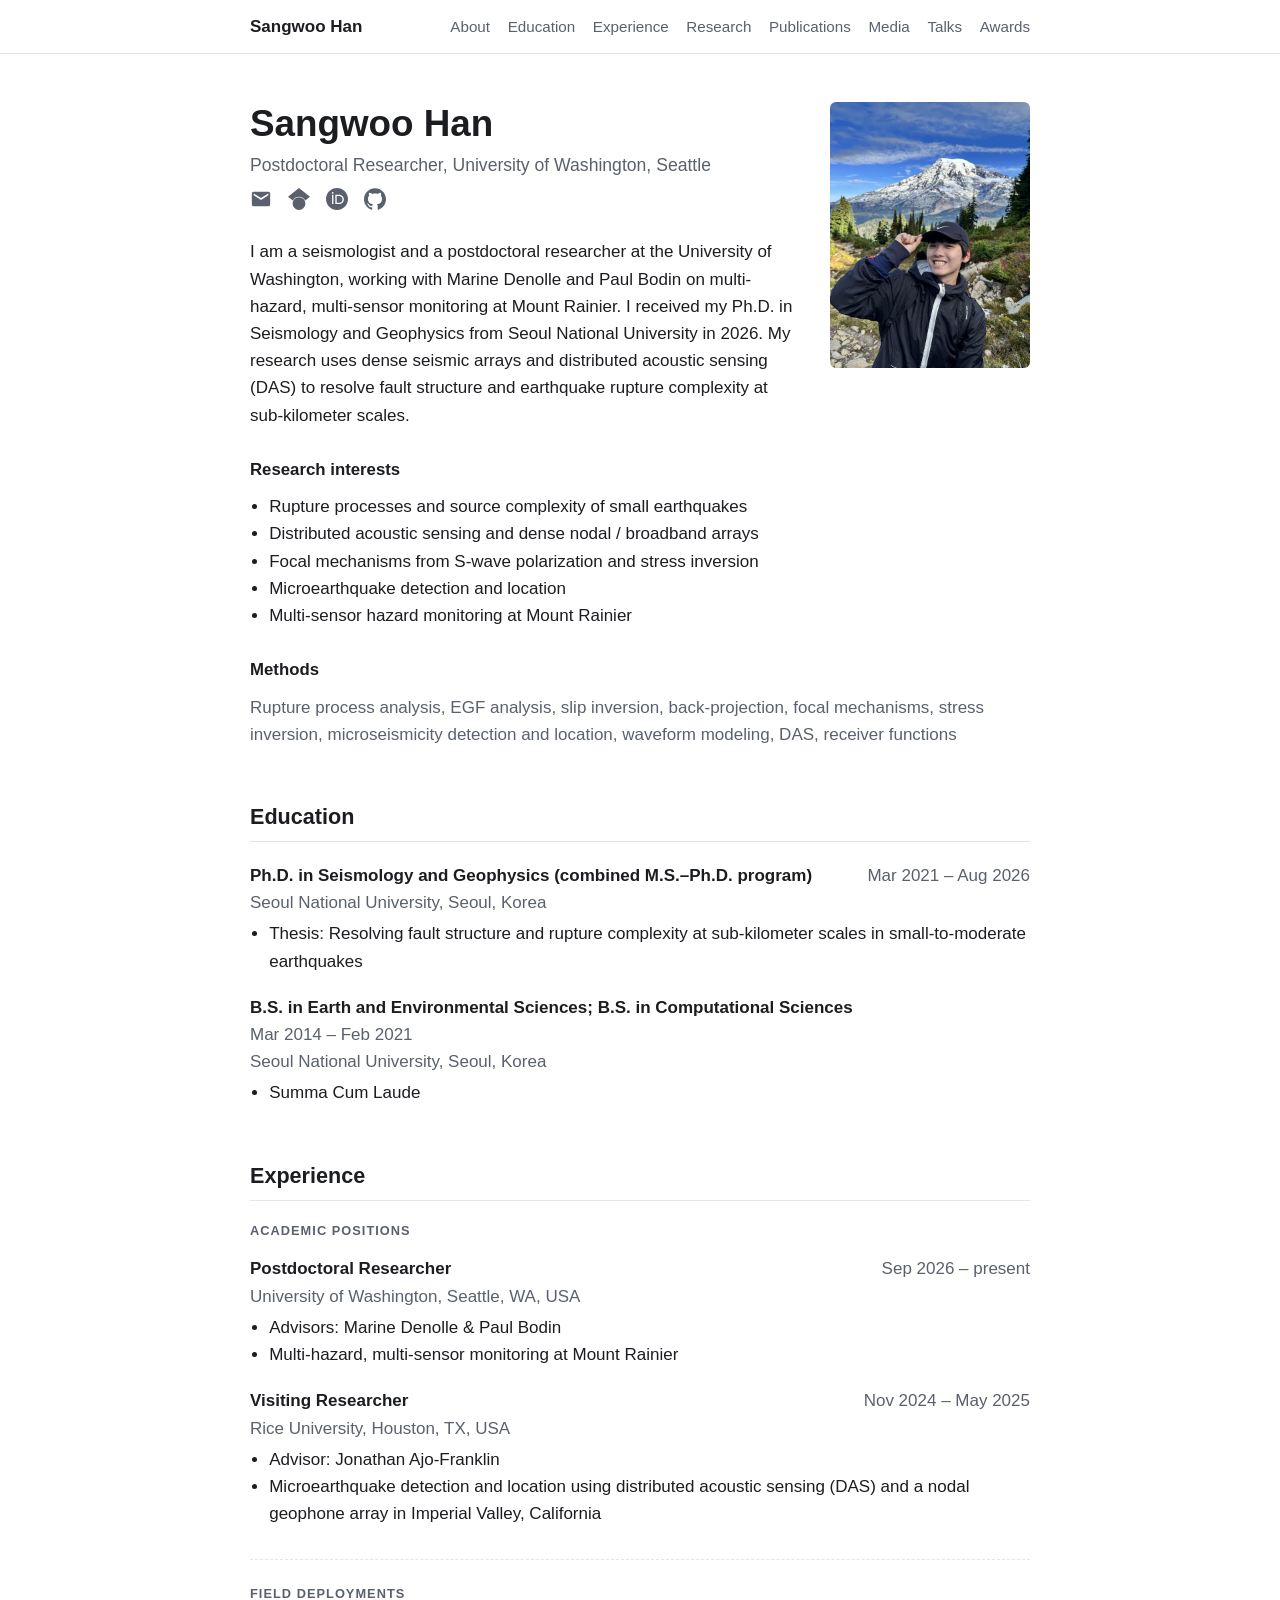
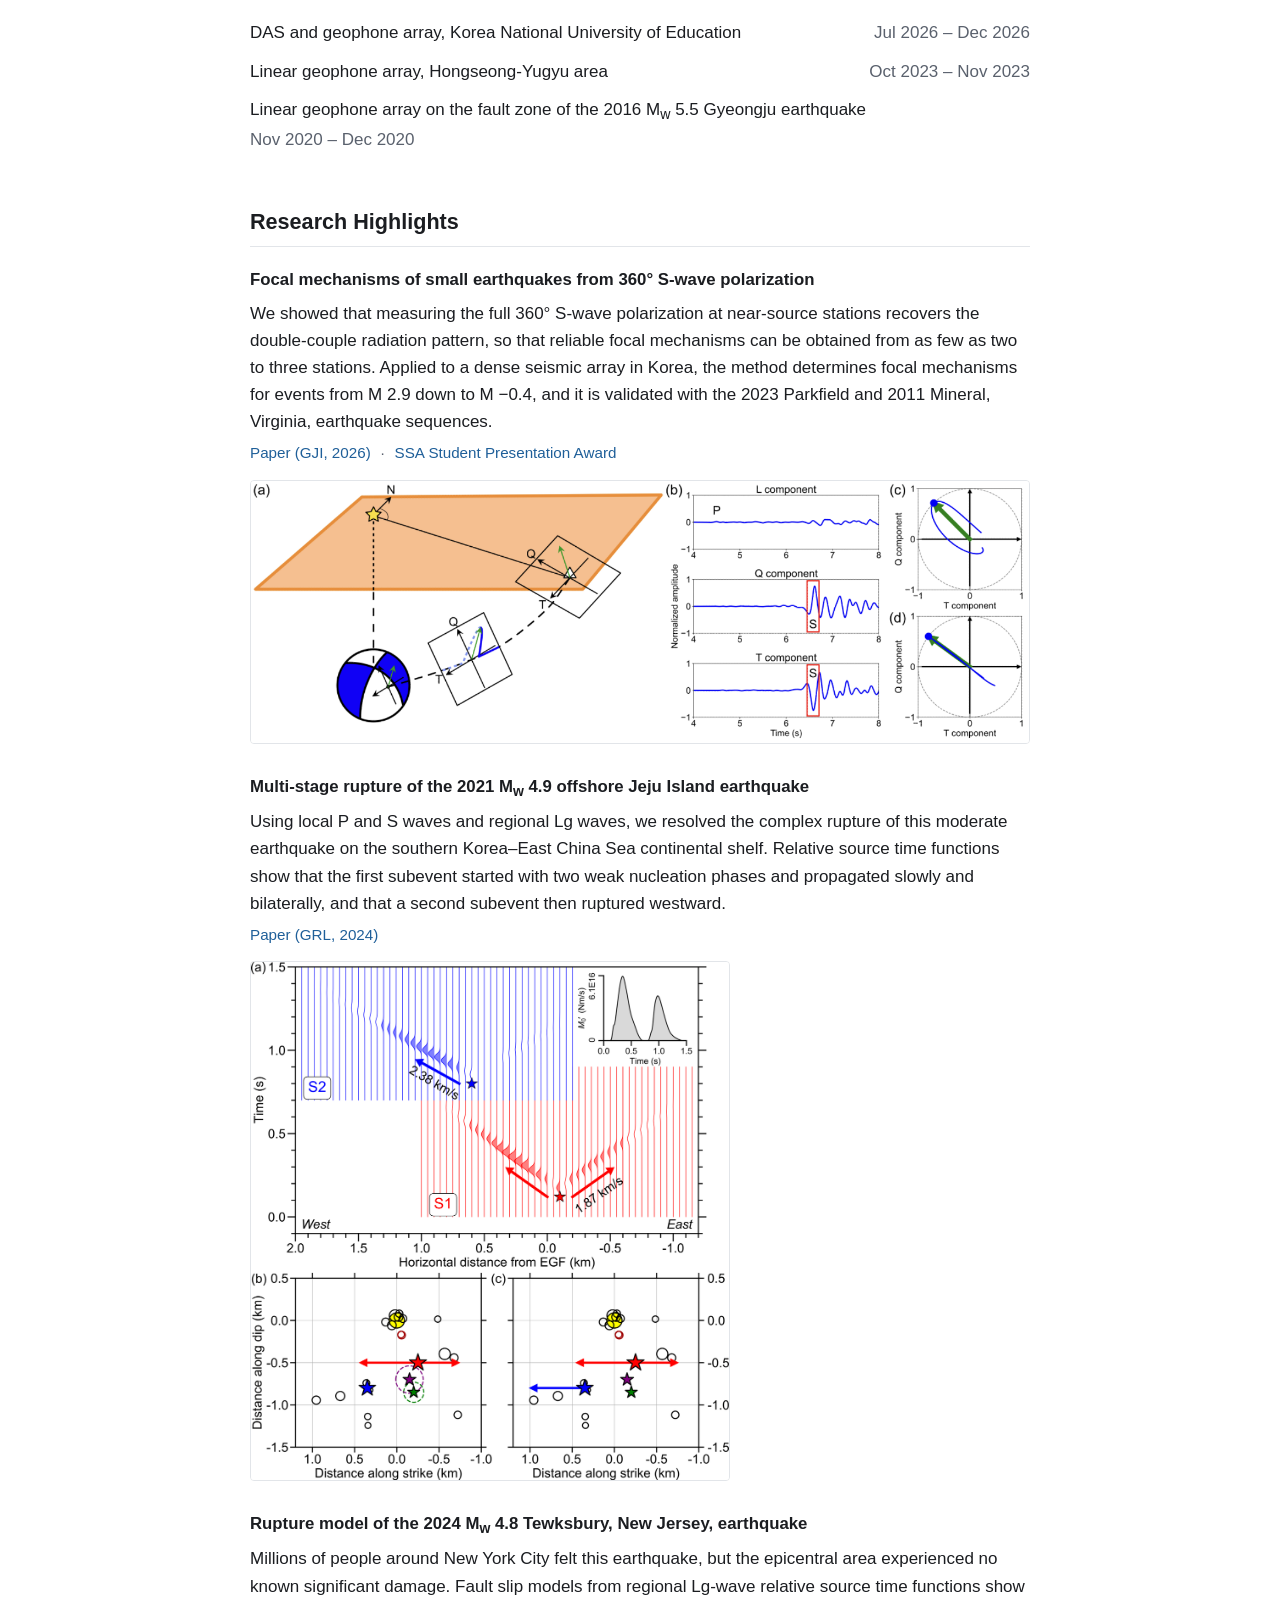
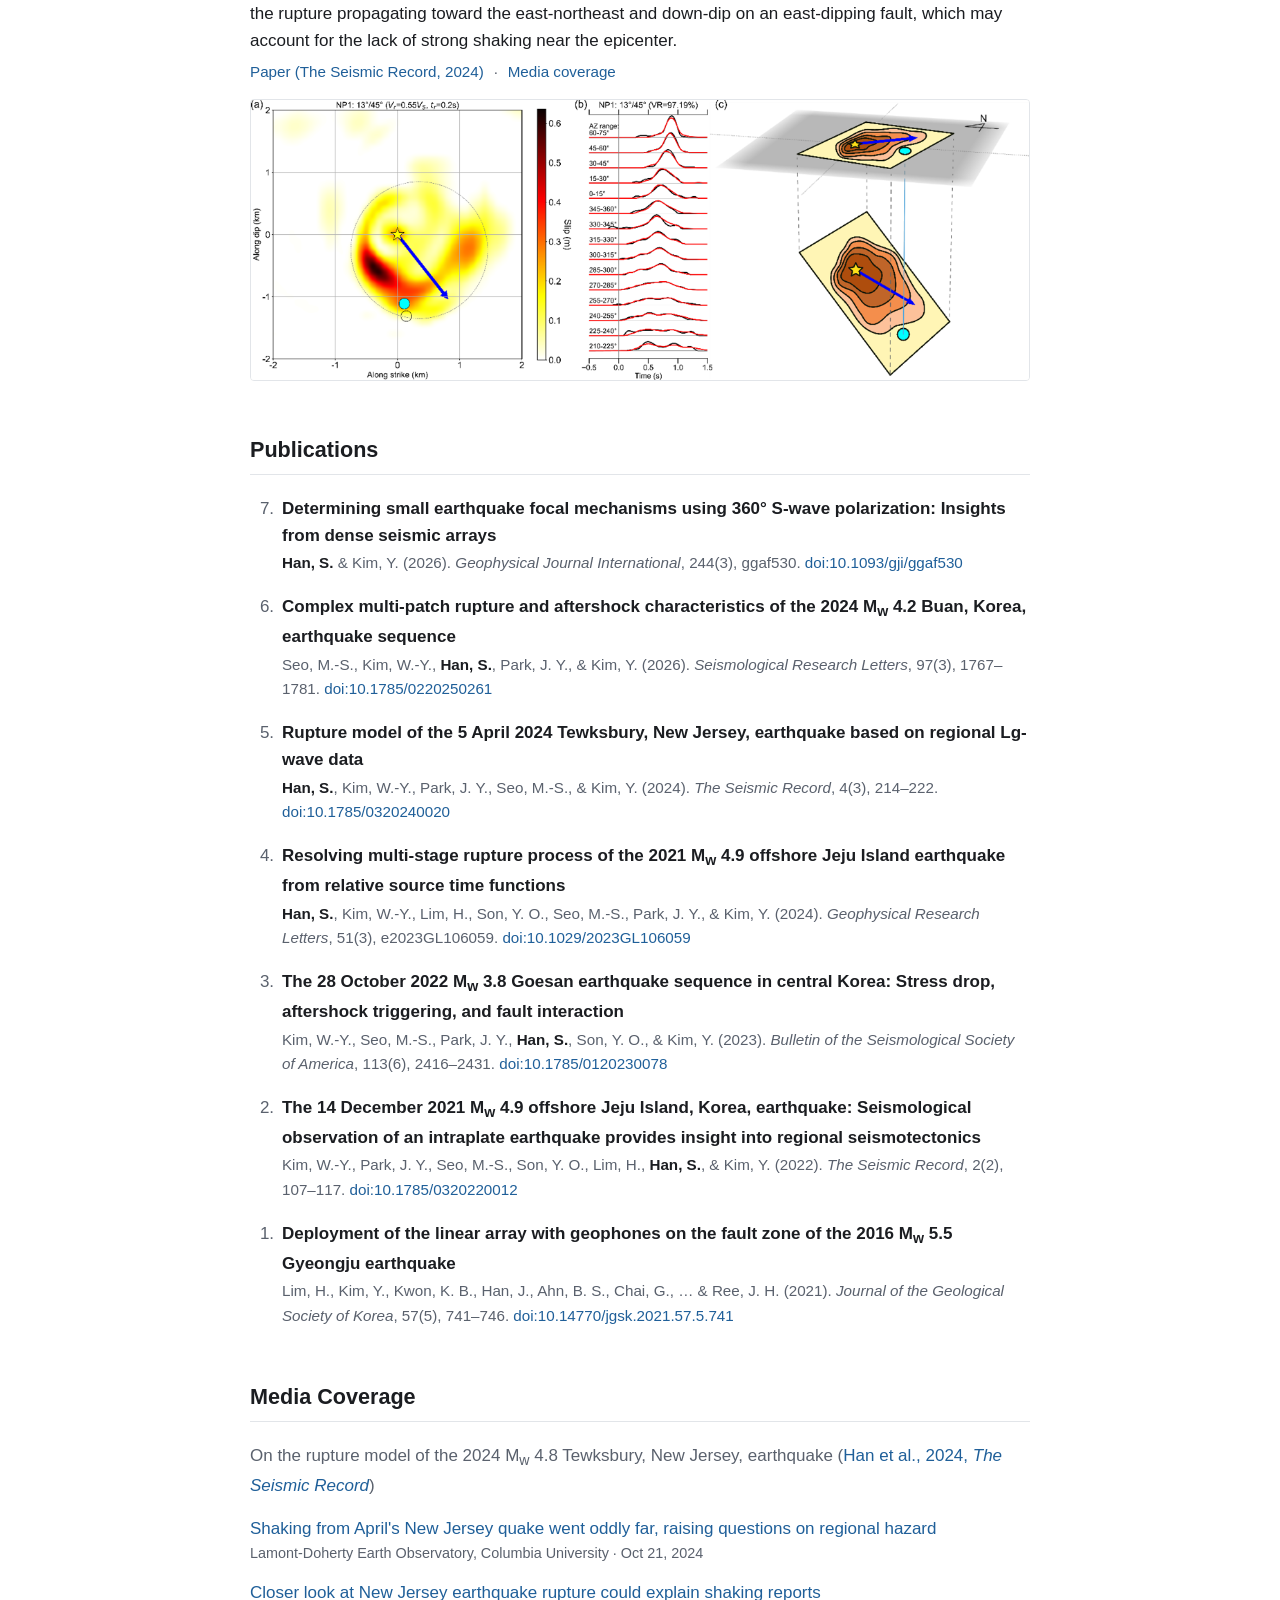
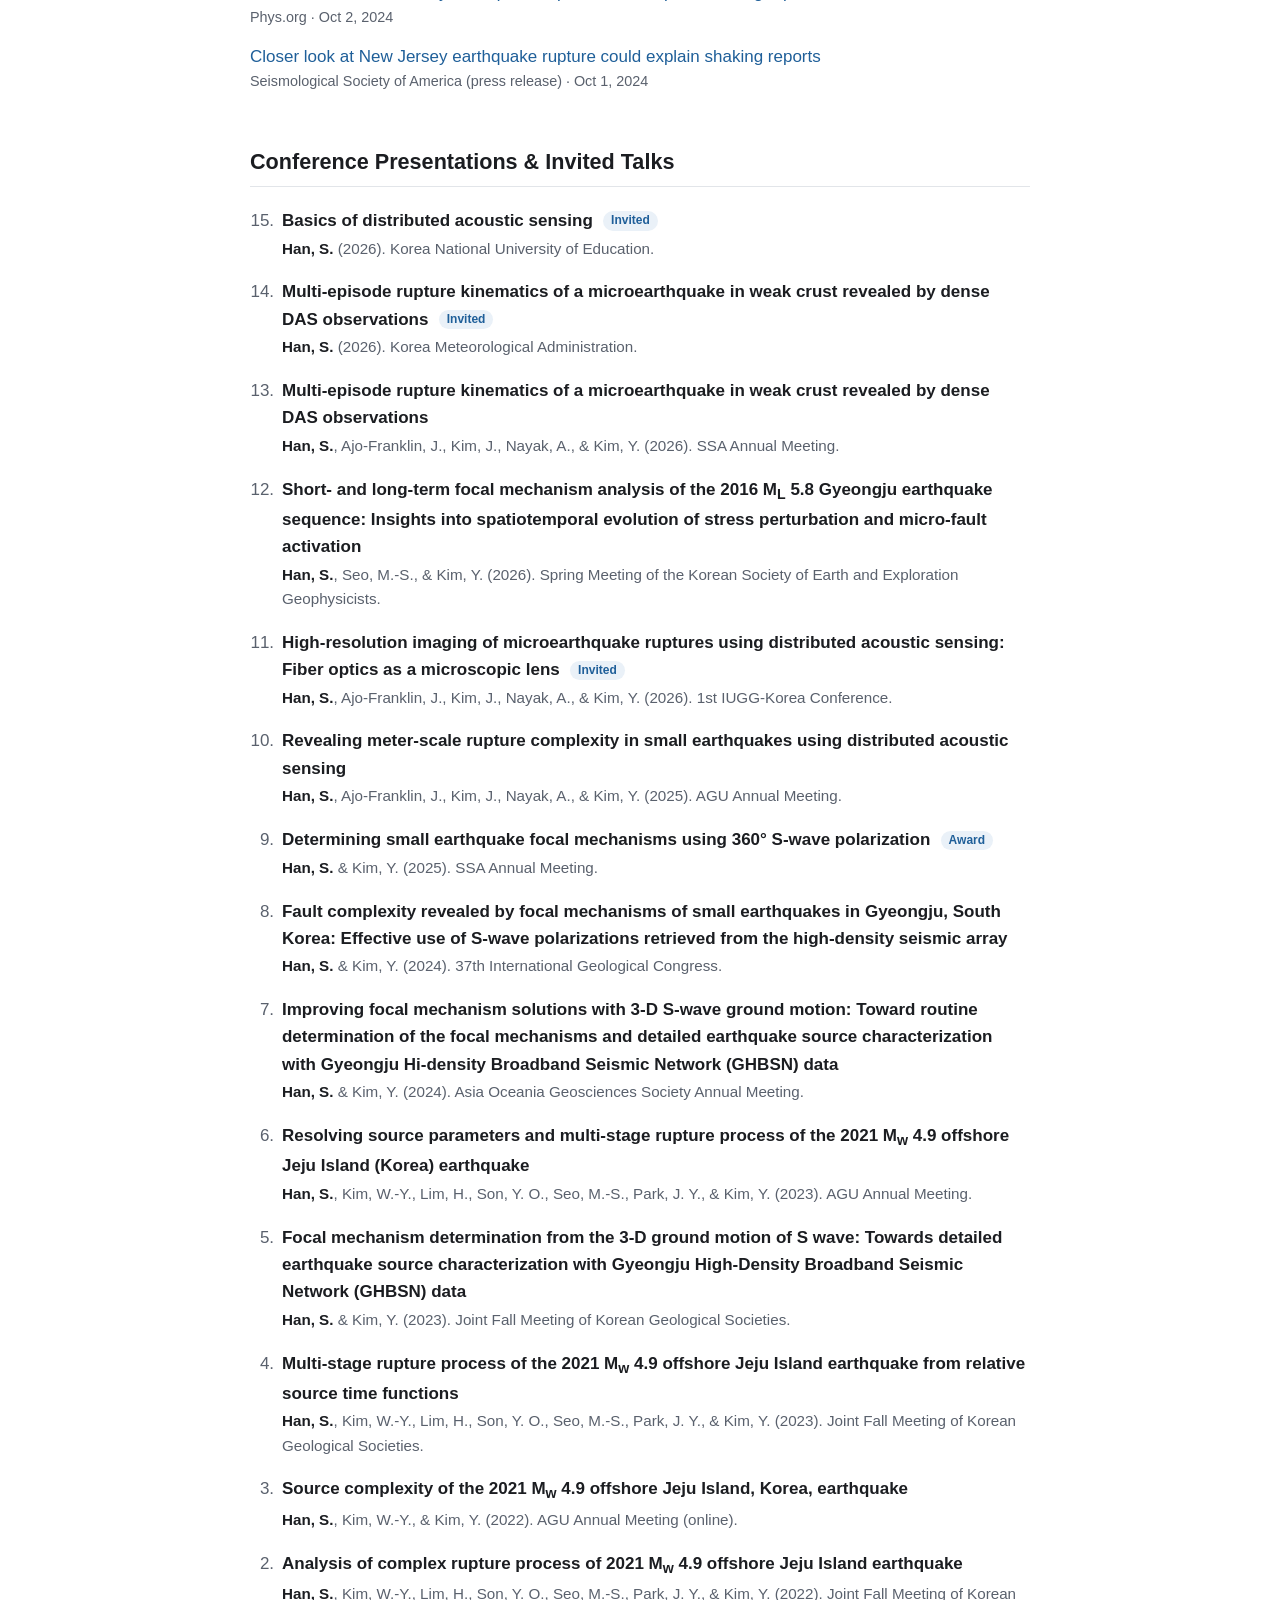
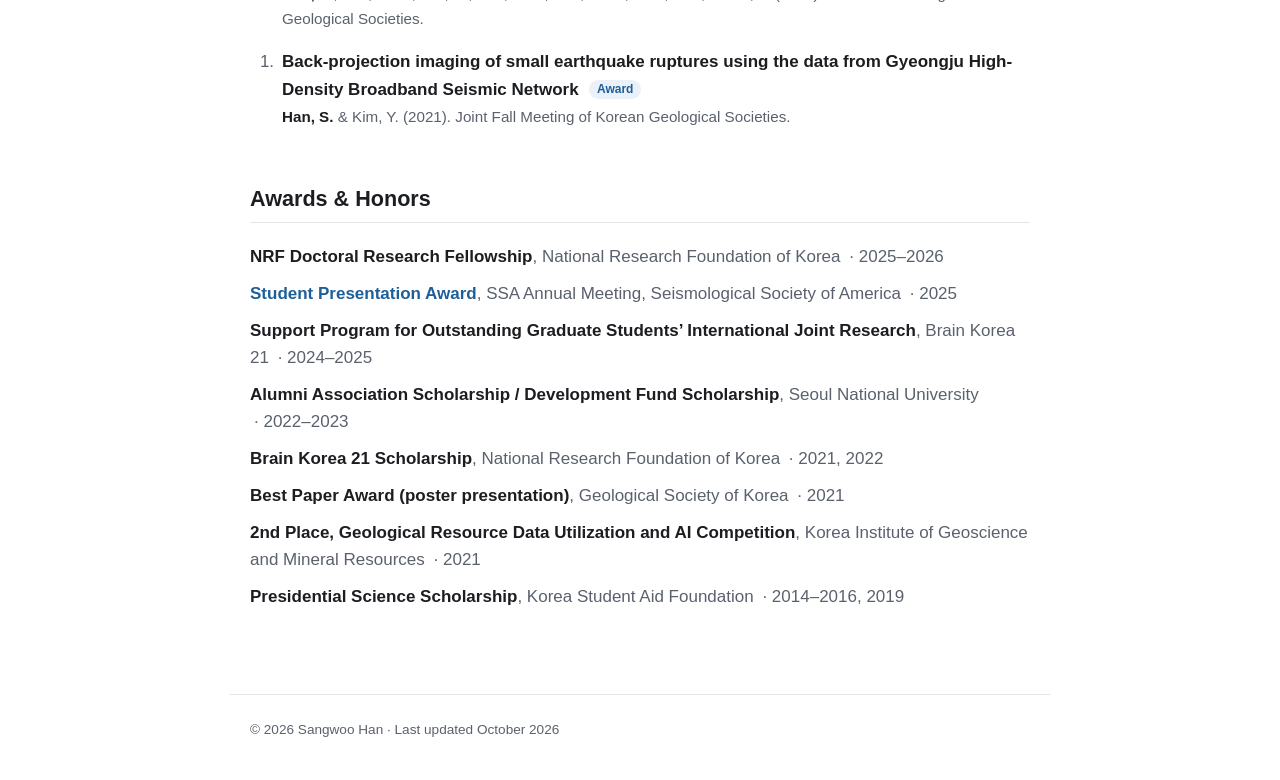
==== index.html @ e0eed47d "Expand email bubble in flow and restyle Copy button - Email popover now expands below the icon row a" ====
<!DOCTYPE html>
<html lang="en">
<head>
  <meta charset="utf-8">
  <meta name="viewport" content="width=device-width, initial-scale=1">
  <title>Sangwoo Han | Seismologist</title>
  <meta name="description" content="Sangwoo Han, seismologist and postdoctoral researcher at the University of Washington. Earthquake rupture complexity, dense seismic arrays, and distributed acoustic sensing.">
  <link rel="icon" href="images/icon.svg" type="image/svg+xml">
  <link rel="icon" href="images/icon-32.png" sizes="32x32" type="image/png">
  <link rel="apple-touch-icon" href="images/icon-180.png">
  <link rel="stylesheet" href="style.css">
</head>
<body>

<nav class="site-nav">
  <div class="inner">
    <a class="brand" href="#about">Sangwoo Han</a>
    <ul>
      <li><a href="#about">About</a></li>
      <li><a href="#education">Education</a></li>
      <li><a href="#experience">Experience</a></li>
      <li><a href="#research">Research</a></li>
      <li><a href="#publications">Publications</a></li>
      <li><a href="#media">Media</a></li>
      <li><a href="#talks">Talks</a></li>
      <li><a href="#awards">Awards</a></li>
    </ul>
  </div>
</nav>

<main>

  <section id="about" class="intro">
    <div class="intro-head">
      <div>
        <h1>Sangwoo Han</h1>
        <p class="role">Postdoctoral Researcher, University of Washington, Seattle</p>
        <div class="contact">
          <div class="contact-icons">
            <button type="button" class="email-btn" aria-label="Email" title="Email"
                    aria-expanded="false" aria-controls="email-popover"><svg viewBox="0 0 24 24" aria-hidden="true" focusable="false"><path d="M20 4H4c-1.1 0-1.99.9-1.99 2L2 18c0 1.1.9 2 2 2h16c1.1 0 2-.9 2-2V6c0-1.1-.9-2-2-2zm0 4-8 5-8-5V6l8 5 8-5v2z"/></svg></button>
            <a href="https://scholar.google.com/citations?user=--qiqDYAAAAJ" target="_blank" rel="noopener" aria-label="Google Scholar" title="Google Scholar"><svg viewBox="0 0 24 24" aria-hidden="true" focusable="false"><path d="M5.242 13.769L0 9.5 12 0l12 9.5-5.242 4.269C17.548 11.249 14.978 9.5 12 9.5c-2.977 0-5.548 1.748-6.758 4.269zM12 10a7 7 0 1 0 0 14 7 7 0 0 0 0-14z"/></svg></a>
            <a href="https://orcid.org/0000-0001-5832-7127" target="_blank" rel="noopener" aria-label="ORCID" title="ORCID"><svg viewBox="0 0 24 24" aria-hidden="true" focusable="false"><path d="M12 0C5.372 0 0 5.372 0 12s5.372 12 12 12 12-5.372 12-12S18.628 0 12 0zM7.369 4.378c.525 0 .947.431.947.947s-.422.947-.947.947a.95.95 0 0 1-.947-.947c0-.525.422-.947.947-.947zm-.722 3.038h1.444v10.041H6.647V7.416zm3.562 0h3.9c3.712 0 5.344 2.653 5.344 5.025 0 2.578-2.016 5.025-5.325 5.025h-3.919V7.416zm1.444 1.303v7.444h2.297c3.272 0 4.022-2.484 4.022-3.722 0-2.016-1.284-3.722-4.097-3.722h-2.222z"/></svg></a>
            <a href="https://github.com/Seismic-wave-Han" target="_blank" rel="noopener" aria-label="GitHub" title="GitHub"><svg viewBox="0 0 24 24" aria-hidden="true" focusable="false"><path d="M12 .297c-6.63 0-12 5.373-12 12 0 5.303 3.438 9.8 8.205 11.385.6.113.82-.258.82-.577 0-.285-.01-1.04-.015-2.04-3.338.724-4.042-1.61-4.042-1.61C4.422 18.07 3.633 17.7 3.633 17.7c-1.087-.744.084-.729.084-.729 1.205.084 1.838 1.236 1.838 1.236 1.07 1.835 2.809 1.305 3.495.998.108-.776.417-1.305.76-1.605-2.665-.3-5.466-1.332-5.466-5.93 0-1.31.465-2.38 1.235-3.22-.135-.303-.54-1.523.105-3.176 0 0 1.005-.322 3.3 1.23.96-.267 1.98-.399 3-.405 1.02.006 2.04.138 3 .405 2.28-1.552 3.285-1.23 3.285-1.23.645 1.653.24 2.873.12 3.176.765.84 1.23 1.91 1.23 3.22 0 4.61-2.805 5.625-5.475 5.92.42.36.81 1.096.81 2.22 0 1.606-.015 2.896-.015 3.286 0 .315.21.69.825.57C20.565 22.092 24 17.592 24 12.297c0-6.627-5.373-12-12-12"/></svg></a>
          </div>
          <div class="email-popover" id="email-popover">
            <div class="email-popover-inner">
              <div class="email-bubble">
                <a href="mailto:sangwooh@uw.edu">sangwooh@uw.edu</a>
                <button type="button" class="copy-btn" data-copy="sangwooh@uw.edu">
                  <svg class="icon-copy" viewBox="0 0 24 24" aria-hidden="true" focusable="false"><path d="M16 1H4c-1.1 0-2 .9-2 2v14h2V3h12V1zm3 4H8c-1.1 0-2 .9-2 2v14c0 1.1.9 2 2 2h11c1.1 0 2-.9 2-2V7c0-1.1-.9-2-2-2zm0 16H8V7h11v14z"/></svg>
                  <svg class="icon-check" viewBox="0 0 24 24" aria-hidden="true" focusable="false"><path d="M9 16.17 4.83 12l-1.42 1.41L9 19 21 7l-1.41-1.41z"/></svg>
                  <span class="copy-label">Copy</span>
                </button>
              </div>
            </div>
          </div>
        </div>

        <p>
          I am a seismologist and a postdoctoral researcher at the University of Washington,
          working with Marine Denolle and Paul Bodin on multi-hazard, multi-sensor monitoring
          at Mount Rainier. I received my Ph.D. in Seismology and Geophysics from Seoul National
          University in 2026. My research uses dense seismic arrays and distributed acoustic
          sensing (DAS) to resolve fault structure and earthquake rupture complexity at
          sub-kilometer scales.
        </p>
      </div>
      <img class="portrait" src="images/profile.jpg" width="600" height="800"
           alt="Sangwoo Han in front of Mount Rainier">
    </div>

    <h3>Research interests</h3>
    <ul class="interests">
      <li>Rupture processes and source complexity of small earthquakes</li>
      <li>Distributed acoustic sensing and dense nodal / broadband arrays</li>
      <li>Focal mechanisms from S-wave polarization and stress inversion</li>
      <li>Microearthquake detection and location</li>
      <li>Multi-sensor hazard monitoring at Mount Rainier</li>
    </ul>

    <h3>Methods</h3>
    <p class="methods">
      Rupture process analysis, EGF analysis, slip inversion, back-projection, focal mechanisms,
      stress inversion, microseismicity detection and location, waveform modeling, DAS,
      receiver functions
    </p>
  </section>

  <section id="education">
    <h2>Education</h2>

    <div class="entry">
      <div class="entry-head">
        <span class="entry-title">Ph.D. in Seismology and Geophysics (combined M.S.–Ph.D. program)</span>
        <span class="entry-date">Mar 2021 – Aug 2026</span>
      </div>
      <div class="entry-org">Seoul National University, Seoul, Korea</div>
      <ul>
        <li>Thesis: Resolving fault structure and rupture complexity at sub-kilometer scales in small-to-moderate earthquakes</li>
      </ul>
    </div>

    <div class="entry">
      <div class="entry-head">
        <span class="entry-title">B.S. in Earth and Environmental Sciences; B.S. in Computational Sciences</span>
        <span class="entry-date">Mar 2014 – Feb 2021</span>
      </div>
      <div class="entry-org">Seoul National University, Seoul, Korea</div>
      <ul>
        <li>Summa Cum Laude</li>
      </ul>
    </div>
  </section>

  <section id="experience">
    <h2>Experience</h2>

    <div class="group">
      <h3 class="group-title">Academic positions</h3>

      <div class="entry">
        <div class="entry-head">
          <span class="entry-title">Postdoctoral Researcher</span>
          <span class="entry-date">Sep 2026 – present</span>
        </div>
        <div class="entry-org">University of Washington, Seattle, WA, USA</div>
        <ul>
          <li>Advisors: Marine Denolle &amp; Paul Bodin</li>
          <li>Multi-hazard, multi-sensor monitoring at Mount Rainier</li>
        </ul>
      </div>

      <div class="entry">
        <div class="entry-head">
          <span class="entry-title">Visiting Researcher</span>
          <span class="entry-date">Nov 2024 – May 2025</span>
        </div>
        <div class="entry-org">Rice University, Houston, TX, USA</div>
        <ul>
          <li>Advisor: Jonathan Ajo-Franklin</li>
          <li>Microearthquake detection and location using distributed acoustic sensing (DAS) and a nodal geophone array in Imperial Valley, California</li>
        </ul>
      </div>
    </div>

    <div class="group deployments">
      <h3 class="group-title">Field deployments</h3>

      <div class="entry">
        <div class="entry-head">
          <span class="entry-title">DAS and geophone array, Korea National University of Education</span>
          <span class="entry-date">Jul 2026 – Dec 2026</span>
        </div>
      </div>
      <div class="entry">
        <div class="entry-head">
          <span class="entry-title">Linear geophone array, Hongseong-Yugyu area</span>
          <span class="entry-date">Oct 2023 – Nov 2023</span>
        </div>
      </div>
      <div class="entry">
        <div class="entry-head">
          <span class="entry-title">Linear geophone array on the fault zone of the 2016 M<sub>w</sub> 5.5 Gyeongju earthquake</span>
          <span class="entry-date">Nov 2020 – Dec 2020</span>
        </div>
      </div>
    </div>
  </section>

  <section id="research">
    <h2>Research Highlights</h2>

    <div class="highlight">
      <h3>Focal mechanisms of small earthquakes from 360° S-wave polarization</h3>
      <p>
        We showed that measuring the full 360° S-wave polarization at near-source stations
        recovers the double-couple radiation pattern, so that reliable focal mechanisms can be
        obtained from as few as two to three stations. Applied to a dense seismic array in Korea,
        the method determines focal mechanisms for events from M 2.9 down to M −0.4, and it is
        validated with the 2023 Parkfield and 2011 Mineral, Virginia, earthquake sequences.
      </p>
      <p class="links">
        <a href="https://doi.org/10.1093/gji/ggaf530">Paper (GJI, 2026)</a>
        <span aria-hidden="true">·</span>
        <a href="https://www.seismosoc.org/news/2025-annual-meeting-student-presentation-awards-announced/">SSA Student Presentation Award</a>
      </p>
      <img class="figure" src="images/highlight-swave-polarization.png" width="1326" height="446"
           alt="Schematic of measuring S-wave polarization at a station, with L, Q, and T component waveforms and S-wave particle motion">
    </div>

    <div class="highlight">
      <h3>Multi-stage rupture of the 2021 M<sub>w</sub> 4.9 offshore Jeju Island earthquake</h3>
      <p>
        Using local P and S waves and regional Lg waves, we resolved the complex rupture of this
        moderate earthquake on the southern Korea–East China Sea continental shelf. Relative source time
        functions show that the first subevent started with two weak nucleation phases and
        propagated slowly and bilaterally, and that a second subevent then ruptured westward.
      </p>
      <p class="links">
        <a href="https://doi.org/10.1029/2023GL106059">Paper (GRL, 2024)</a>
      </p>
      <img class="figure figure-narrow" src="images/highlight-jeju-rupture.png" width="1126" height="1219"
           alt="Fault-slip inversion of subevents S1 and S2 with rupture velocities, moment rate function with two peaks, and subevent locations along strike and dip">
    </div>

    <div class="highlight">
      <h3>Rupture model of the 2024 M<sub>w</sub> 4.8 Tewksbury, New Jersey, earthquake</h3>
      <p>
        Millions of people around New York City felt this earthquake, but the epicentral area
        experienced no known significant damage. Fault slip models from regional Lg-wave relative
        source time functions show the rupture propagating toward the east-northeast and down-dip
        on an east-dipping fault, which may account for the lack of strong shaking near the
        epicenter.
      </p>
      <p class="links">
        <a href="https://doi.org/10.1785/0320240020">Paper (The Seismic Record, 2024)</a>
        <span aria-hidden="true">·</span>
        <a href="#media">Media coverage</a>
      </p>
      <img class="figure" src="images/highlight-tewksbury-slip.png" width="1125" height="405"
           alt="Slip distribution on the fault plane, observed and synthetic Lg-wave source time functions by azimuth, and a 3D sketch of down-dip rupture">
    </div>
  </section>

  <section id="publications">
    <h2>Publications</h2>

    <ol class="items" reversed>
      <li>
        <p class="item-title">Determining small earthquake focal mechanisms using 360° S-wave polarization: Insights from dense seismic arrays</p>
        <p class="item-meta"><b class="me">Han, S.</b> &amp; Kim, Y. (2026). <em>Geophysical Journal International</em>, 244(3), ggaf530.
          <a href="https://doi.org/10.1093/gji/ggaf530">doi:10.1093/gji/ggaf530</a></p>
      </li>
      <li>
        <p class="item-title">Complex multi-patch rupture and aftershock characteristics of the 2024 M<sub>w</sub> 4.2 Buan, Korea, earthquake sequence</p>
        <p class="item-meta">Seo, M.-S., Kim, W.-Y., <b class="me">Han, S.</b>, Park, J. Y., &amp; Kim, Y. (2026). <em>Seismological Research Letters</em>, 97(3), 1767–1781.
          <a href="https://doi.org/10.1785/0220250261">doi:10.1785/0220250261</a></p>
      </li>
      <li>
        <p class="item-title">Rupture model of the 5 April 2024 Tewksbury, New Jersey, earthquake based on regional Lg-wave data</p>
        <p class="item-meta"><b class="me">Han, S.</b>, Kim, W.-Y., Park, J. Y., Seo, M.-S., &amp; Kim, Y. (2024). <em>The Seismic Record</em>, 4(3), 214–222.
          <a href="https://doi.org/10.1785/0320240020">doi:10.1785/0320240020</a></p>
      </li>
      <li>
        <p class="item-title">Resolving multi-stage rupture process of the 2021 M<sub>w</sub> 4.9 offshore Jeju Island earthquake from relative source time functions</p>
        <p class="item-meta"><b class="me">Han, S.</b>, Kim, W.-Y., Lim, H., Son, Y. O., Seo, M.-S., Park, J. Y., &amp; Kim, Y. (2024). <em>Geophysical Research Letters</em>, 51(3), e2023GL106059.
          <a href="https://doi.org/10.1029/2023GL106059">doi:10.1029/2023GL106059</a></p>
      </li>
      <li>
        <p class="item-title">The 28 October 2022 M<sub>w</sub> 3.8 Goesan earthquake sequence in central Korea: Stress drop, aftershock triggering, and fault interaction</p>
        <p class="item-meta">Kim, W.-Y., Seo, M.-S., Park, J. Y., <b class="me">Han, S.</b>, Son, Y. O., &amp; Kim, Y. (2023). <em>Bulletin of the Seismological Society of America</em>, 113(6), 2416–2431.
          <a href="https://doi.org/10.1785/0120230078">doi:10.1785/0120230078</a></p>
      </li>
      <li>
        <p class="item-title">The 14 December 2021 M<sub>w</sub> 4.9 offshore Jeju Island, Korea, earthquake: Seismological observation of an intraplate earthquake provides insight into regional seismotectonics</p>
        <p class="item-meta">Kim, W.-Y., Park, J. Y., Seo, M.-S., Son, Y. O., Lim, H., <b class="me">Han, S.</b>, &amp; Kim, Y. (2022). <em>The Seismic Record</em>, 2(2), 107–117.
          <a href="https://doi.org/10.1785/0320220012">doi:10.1785/0320220012</a></p>
      </li>
      <li>
        <p class="item-title">Deployment of the linear array with geophones on the fault zone of the 2016 M<sub>w</sub> 5.5 Gyeongju earthquake</p>
        <p class="item-meta">Lim, H., Kim, Y., Kwon, K. B., Han, J., Ahn, B. S., Chai, G., … &amp; Ree, J. H. (2021). <em>Journal of the Geological Society of Korea</em>, 57(5), 741–746.
          <a href="https://doi.org/10.14770/jgsk.2021.57.5.741">doi:10.14770/jgsk.2021.57.5.741</a></p>
      </li>
    </ol>
  </section>

  <section id="media">
    <h2>Media Coverage</h2>
    <p class="media-intro">
      On the rupture model of the 2024 M<sub>w</sub> 4.8 Tewksbury, New Jersey, earthquake
      (<a href="https://doi.org/10.1785/0320240020">Han et al., 2024, <em>The Seismic Record</em></a>)
    </p>
    <ul class="media">
      <li>
        <a href="https://lamont.columbia.edu/news/shaking-aprils-new-jersey-quake-went-oddly-far-raising-questions-regional-hazard">Shaking from April's New Jersey quake went oddly far, raising questions on regional hazard</a>
        <span class="media-meta">Lamont-Doherty Earth Observatory, Columbia University · Oct 21, 2024</span>
      </li>
      <li>
        <a href="https://phys.org/news/2024-10-closer-jersey-earthquake-rupture.html">Closer look at New Jersey earthquake rupture could explain shaking reports</a>
        <span class="media-meta">Phys.org · Oct 2, 2024</span>
      </li>
      <li>
        <a href="https://www.seismosoc.org/news/closer-look-at-new-jersey-earthquake-rupture-could-explain-shaking-reports/">Closer look at New Jersey earthquake rupture could explain shaking reports</a>
        <span class="media-meta">Seismological Society of America (press release) · Oct 1, 2024</span>
      </li>
    </ul>
  </section>

  <section id="talks">
    <h2>Conference Presentations &amp; Invited Talks</h2>
    <ol class="items" reversed>
      <li>
        <p class="item-title">Basics of distributed acoustic sensing <span class="tag">Invited</span></p>
        <p class="item-meta"><b class="me">Han, S.</b> (2026). Korea National University of Education.</p>
      </li>
      <li>
        <p class="item-title">Multi-episode rupture kinematics of a microearthquake in weak crust revealed by dense DAS observations <span class="tag">Invited</span></p>
        <p class="item-meta"><b class="me">Han, S.</b> (2026). Korea Meteorological Administration.</p>
      </li>
      <li>
        <p class="item-title">Multi-episode rupture kinematics of a microearthquake in weak crust revealed by dense DAS observations</p>
        <p class="item-meta"><b class="me">Han, S.</b>, Ajo-Franklin, J., Kim, J., Nayak, A., &amp; Kim, Y. (2026). SSA Annual Meeting.</p>
      </li>
      <li>
        <p class="item-title">Short- and long-term focal mechanism analysis of the 2016 M<sub>L</sub> 5.8 Gyeongju earthquake sequence: Insights into spatiotemporal evolution of stress perturbation and micro-fault activation</p>
        <p class="item-meta"><b class="me">Han, S.</b>, Seo, M.-S., &amp; Kim, Y. (2026). Spring Meeting of the Korean Society of Earth and Exploration Geophysicists.</p>
      </li>
      <li>
        <p class="item-title">High-resolution imaging of microearthquake ruptures using distributed acoustic sensing: Fiber optics as a microscopic lens <span class="tag">Invited</span></p>
        <p class="item-meta"><b class="me">Han, S.</b>, Ajo-Franklin, J., Kim, J., Nayak, A., &amp; Kim, Y. (2026). 1st IUGG-Korea Conference.</p>
      </li>
      <li>
        <p class="item-title">Revealing meter-scale rupture complexity in small earthquakes using distributed acoustic sensing</p>
        <p class="item-meta"><b class="me">Han, S.</b>, Ajo-Franklin, J., Kim, J., Nayak, A., &amp; Kim, Y. (2025). AGU Annual Meeting.</p>
      </li>
      <li>
        <p class="item-title">Determining small earthquake focal mechanisms using 360° S-wave polarization <span class="tag">Award</span></p>
        <p class="item-meta"><b class="me">Han, S.</b> &amp; Kim, Y. (2025). SSA Annual Meeting.</p>
      </li>
      <li>
        <p class="item-title">Fault complexity revealed by focal mechanisms of small earthquakes in Gyeongju, South Korea: Effective use of S-wave polarizations retrieved from the high-density seismic array</p>
        <p class="item-meta"><b class="me">Han, S.</b> &amp; Kim, Y. (2024). 37th International Geological Congress.</p>
      </li>
      <li>
        <p class="item-title">Improving focal mechanism solutions with 3-D S-wave ground motion: Toward routine determination of the focal mechanisms and detailed earthquake source characterization with Gyeongju Hi-density Broadband Seismic Network (GHBSN) data</p>
        <p class="item-meta"><b class="me">Han, S.</b> &amp; Kim, Y. (2024). Asia Oceania Geosciences Society Annual Meeting.</p>
      </li>
      <li>
        <p class="item-title">Resolving source parameters and multi-stage rupture process of the 2021 M<sub>w</sub> 4.9 offshore Jeju Island (Korea) earthquake</p>
        <p class="item-meta"><b class="me">Han, S.</b>, Kim, W.-Y., Lim, H., Son, Y. O., Seo, M.-S., Park, J. Y., &amp; Kim, Y. (2023). AGU Annual Meeting.</p>
      </li>
      <li>
        <p class="item-title">Focal mechanism determination from the 3-D ground motion of S wave: Towards detailed earthquake source characterization with Gyeongju High-Density Broadband Seismic Network (GHBSN) data</p>
        <p class="item-meta"><b class="me">Han, S.</b> &amp; Kim, Y. (2023). Joint Fall Meeting of Korean Geological Societies.</p>
      </li>
      <li>
        <p class="item-title">Multi-stage rupture process of the 2021 M<sub>w</sub> 4.9 offshore Jeju Island earthquake from relative source time functions</p>
        <p class="item-meta"><b class="me">Han, S.</b>, Kim, W.-Y., Lim, H., Son, Y. O., Seo, M.-S., Park, J. Y., &amp; Kim, Y. (2023). Joint Fall Meeting of Korean Geological Societies.</p>
      </li>
      <li>
        <p class="item-title">Source complexity of the 2021 M<sub>w</sub> 4.9 offshore Jeju Island, Korea, earthquake</p>
        <p class="item-meta"><b class="me">Han, S.</b>, Kim, W.-Y., &amp; Kim, Y. (2022). AGU Annual Meeting (online).</p>
      </li>
      <li>
        <p class="item-title">Analysis of complex rupture process of 2021 M<sub>w</sub> 4.9 offshore Jeju Island earthquake</p>
        <p class="item-meta"><b class="me">Han, S.</b>, Kim, W.-Y., Lim, H., Son, Y. O., Seo, M.-S., Park, J. Y., &amp; Kim, Y. (2022). Joint Fall Meeting of Korean Geological Societies.</p>
      </li>
      <li>
        <p class="item-title">Back-projection imaging of small earthquake ruptures using the data from Gyeongju High-Density Broadband Seismic Network <span class="tag">Award</span></p>
        <p class="item-meta"><b class="me">Han, S.</b> &amp; Kim, Y. (2021). Joint Fall Meeting of Korean Geological Societies.</p>
      </li>
    </ol>
  </section>

  <section id="awards">
    <h2>Awards &amp; Honors</h2>
    <ul class="awards">
      <li><span class="award-name">NRF Doctoral Research Fellowship</span>, National Research Foundation of Korea <span class="award-year">2025–2026</span></li>
      <li><a class="award-name" href="https://www.seismosoc.org/news/2025-annual-meeting-student-presentation-awards-announced/">Student Presentation Award</a>, SSA Annual Meeting, Seismological Society of America <span class="award-year">2025</span></li>
      <li><span class="award-name">Support Program for Outstanding Graduate Students’ International Joint Research</span>, Brain Korea 21 <span class="award-year">2024–2025</span></li>
      <li><span class="award-name">Alumni Association Scholarship / Development Fund Scholarship</span>, Seoul National University <span class="award-year">2022–2023</span></li>
      <li><span class="award-name">Brain Korea 21 Scholarship</span>, National Research Foundation of Korea <span class="award-year">2021, 2022</span></li>
      <li><span class="award-name">Best Paper Award (poster presentation)</span>, Geological Society of Korea <span class="award-year">2021</span></li>
      <li><span class="award-name">2nd Place, Geological Resource Data Utilization and AI Competition</span>, Korea Institute of Geoscience and Mineral Resources <span class="award-year">2021</span></li>
      <li><span class="award-name">Presidential Science Scholarship</span>, Korea Student Aid Foundation <span class="award-year">2014–2016, 2019</span></li>
    </ul>
  </section>

</main>

<footer>
  <p>© 2026 Sangwoo Han · Last updated October 2026</p>
</footer>

<script>
(function () {
  var btn = document.querySelector('.email-btn');
  var pop = document.getElementById('email-popover');
  if (!btn || !pop) return;

  function isOpen() { return pop.classList.contains('open'); }
  function setOpen(open) {
    pop.classList.toggle('open', open);
    btn.setAttribute('aria-expanded', String(open));
  }
  btn.addEventListener('click', function (e) {
    e.stopPropagation();
    setOpen(!isOpen());
  });
  document.addEventListener('click', function (e) {
    if (isOpen() && !pop.contains(e.target)) setOpen(false);
  });
  document.addEventListener('keydown', function (e) {
    if (e.key === 'Escape' && isOpen()) { setOpen(false); btn.focus(); }
  });

  var copy = pop.querySelector('.copy-btn');
  if (copy && navigator.clipboard) {
    var label = copy.querySelector('.copy-label');
    var timer = null;
    copy.addEventListener('click', function () {
      navigator.clipboard.writeText(copy.dataset.copy).then(function () {
        copy.classList.add('copied');
        label.textContent = 'Copied';
        clearTimeout(timer);
        timer = setTimeout(function () {
          copy.classList.remove('copied');
          label.textContent = 'Copy';
        }, 1600);
      });
    });
  } else if (copy) {
    copy.hidden = true;
  }
})();
</script>

</body>
</html>
---- style.css ----
:root {
  --text: #1b1d21;
  --muted: #5a616d;
  --accent: #1f5f99;
  --rule: #e2e5e9;
  --tag-bg: #eaf1f8;
  --bg: #ffffff;
  --width: 820px;
}

* { box-sizing: border-box; }

html {
  scroll-behavior: smooth;
  scroll-padding-top: 4.5rem;
}

body {
  margin: 0;
  background: var(--bg);
  color: var(--text);
  font-family: -apple-system, BlinkMacSystemFont, "Segoe UI", Roboto, "Helvetica Neue", Arial, sans-serif;
  font-size: 17px;
  line-height: 1.6;
}

a { color: var(--accent); text-decoration: none; }
a:hover { text-decoration: underline; }

/* Navigation */
.site-nav {
  position: sticky;
  top: 0;
  z-index: 10;
  background: rgba(255, 255, 255, 0.96);
  border-bottom: 1px solid var(--rule);
}
.site-nav .inner {
  max-width: var(--width);
  margin: 0 auto;
  padding: 0.8rem 1.25rem;
  display: flex;
  align-items: center;
  justify-content: space-between;
  gap: 1rem;
}
.site-nav .brand { font-weight: 600; color: var(--text); }
.site-nav ul {
  list-style: none;
  margin: 0;
  padding: 0;
  display: flex;
  gap: 1.1rem;
}
.site-nav ul a { color: var(--muted); font-size: 0.95rem; }
.site-nav ul a:hover { color: var(--accent); text-decoration: none; }

/* Layout */
main {
  max-width: var(--width);
  margin: 0 auto;
  padding: 3rem 1.25rem 2rem;
}
section { margin-bottom: 3.25rem; }

h1 { font-size: 2.3rem; line-height: 1.2; margin: 0 0 0.3rem; }
h2 {
  font-size: 1.35rem;
  margin: 0 0 1.25rem;
  padding-bottom: 0.4rem;
  border-bottom: 1px solid var(--rule);
}
h3 { font-size: 1.05rem; margin: 1.75rem 0 0.6rem; }

/* Intro */
.intro-head {
  display: grid;
  grid-template-columns: 1fr 200px;
  gap: 2.25rem;
  align-items: start;
}
.intro-head p:last-child { margin-bottom: 0; }
.portrait {
  display: block;
  width: 100%;
  height: auto;
  border-radius: 6px;
}
.role { margin: 0; color: var(--muted); font-size: 1.1rem; }
.contact { margin: 0.6rem 0 1.75rem; }
.contact-icons {
  display: flex;
  align-items: center;
  gap: 1rem;
}
.contact-icons > a,
.email-btn {
  display: inline-flex;
  color: var(--muted);
  transition: color 0.15s ease;
}
.contact-icons > a:hover,
.email-btn:hover,
.email-btn[aria-expanded="true"] { color: var(--accent); text-decoration: none; }
.contact-icons svg { width: 22px; height: 22px; fill: currentColor; }

.email-btn {
  margin: 0;
  padding: 0;
  border: 0;
  background: none;
  font: inherit;
  cursor: pointer;
  border-radius: 3px;
}
.email-btn:focus-visible { outline: 2px solid var(--accent); outline-offset: 3px; }

/* Email popover: expands in flow below the icon row */
.email-popover {
  display: grid;
  grid-template-rows: 0fr;
  transition: grid-template-rows 0.25s ease;
}
.email-popover.open { grid-template-rows: 1fr; }
.email-popover-inner {
  min-height: 0;
  overflow: hidden;
  visibility: hidden;
  transition: visibility 0s linear 0.25s;
}
.email-popover.open .email-popover-inner { visibility: visible; transition-delay: 0s; }
.email-bubble {
  position: relative;
  display: inline-flex;
  align-items: center;
  gap: 0.8rem;
  margin: 0.75rem 0 0.25rem;
  padding: 0.5rem 0.6rem 0.5rem 0.85rem;
  background: var(--bg);
  border: 1px solid var(--rule);
  border-radius: 8px;
  box-shadow: 0 4px 14px rgba(0, 0, 0, 0.06);
  font-size: 0.95rem;
  white-space: nowrap;
}
.email-bubble::before {
  content: "";
  position: absolute;
  top: -6px;
  left: 6px;
  width: 10px;
  height: 10px;
  background: var(--bg);
  border-left: 1px solid var(--rule);
  border-top: 1px solid var(--rule);
  transform: rotate(45deg);
}
.copy-btn {
  display: inline-flex;
  align-items: center;
  gap: 0.3rem;
  margin: 0;
  padding: 0.2rem 0.65rem 0.2rem 0.55rem;
  border: 0;
  border-radius: 999px;
  background: var(--tag-bg);
  color: var(--accent);
  font: inherit;
  font-size: 0.8rem;
  font-weight: 600;
  line-height: 1.4;
  cursor: pointer;
  transition: background-color 0.15s ease, color 0.15s ease;
}
.copy-btn:hover { background: #dbe7f3; }
.copy-btn:focus-visible { outline: 2px solid var(--accent); outline-offset: 2px; }
.copy-btn svg { width: 14px; height: 14px; fill: currentColor; }
.copy-btn .icon-check { display: none; }
.copy-btn.copied .icon-copy { display: none; }
.copy-btn.copied .icon-check { display: inline; }

.interests { margin: 0; padding-left: 1.2rem; }
.methods { margin: 0; color: var(--muted); }

/* Research highlights */
.highlight { margin-bottom: 1.9rem; }
.highlight h3 { margin: 0 0 0.35rem; }
.highlight p { margin: 0; }
.highlight .links { margin-top: 0.35rem; font-size: 0.95rem; color: var(--muted); }
.links span { margin: 0 0.35rem; }
.highlight .figure {
  display: block;
  width: 100%;
  height: auto;
  margin-top: 0.9rem;
  border: 1px solid var(--rule);
  border-radius: 4px;
}
.highlight .figure-narrow { max-width: 480px; }

/* Media coverage */
.media-intro { margin: 0 0 1rem; color: var(--muted); }
.media { list-style: none; margin: 0; padding: 0; }
.media li { margin-bottom: 0.85rem; }
.media-meta { display: block; color: var(--muted); font-size: 0.9rem; }

/* Publications and talks */
.items { margin: 0; padding-left: 1.8rem; }
.items li { margin-bottom: 1.1rem; padding-left: 0.2rem; }
.items li::marker { color: var(--muted); }
.item-title { margin: 0; font-weight: 600; }
.item-meta { margin: 0.15rem 0 0; color: var(--muted); font-size: 0.95rem; }
.item-meta a { overflow-wrap: anywhere; }
.me { color: var(--text); }

.tag {
  display: inline-block;
  margin-left: 0.35rem;
  padding: 0 0.5rem;
  border-radius: 999px;
  background: var(--tag-bg);
  color: var(--accent);
  font-size: 0.75rem;
  font-weight: 600;
  vertical-align: 0.12em;
}

/* Experience and education */
.entry { margin-bottom: 1.2rem; }
.entry-head {
  display: flex;
  flex-wrap: wrap;
  justify-content: space-between;
  gap: 0 1rem;
}
.entry-title { font-weight: 600; }
.entry-date { color: var(--muted); white-space: nowrap; }
.entry-org { color: var(--muted); }
.entry ul { margin: 0.25rem 0 0; padding-left: 1.2rem; }

/* Experience groups: academic positions vs. field deployments */
.group + .group {
  margin-top: 2rem;
  padding-top: 1.5rem;
  border-top: 1px dashed var(--rule);
}
.group-title {
  margin: 0 0 0.9rem;
  font-size: 0.8rem;
  font-weight: 600;
  letter-spacing: 0.08em;
  text-transform: uppercase;
  color: var(--muted);
}
.deployments .entry { margin-bottom: 0.7rem; }
.deployments .entry-title { font-weight: 500; }

/* Awards */
.awards { list-style: none; margin: 0; padding: 0; }
.awards li { margin-bottom: 0.6rem; color: var(--muted); }
.award-name { color: var(--text); font-weight: 600; }
a.award-name { color: var(--accent); }
.award-year { white-space: nowrap; margin-left: 0.25rem; }
.award-year::before { content: "· "; }

/* Footer */
footer {
  max-width: var(--width);
  margin: 0 auto;
  padding: 1.5rem 1.25rem 2.5rem;
  border-top: 1px solid var(--rule);
  color: var(--muted);
  font-size: 0.85rem;
}
footer p { margin: 0; }

/* Small screens */
@media (max-width: 680px) {
  body { font-size: 16px; }
  main { padding: 2rem 1rem 1.5rem; }
  .site-nav .inner { padding: 0.7rem 1rem; }
  .site-nav .brand { display: none; }
  .site-nav ul { gap: 0.9rem; overflow-x: auto; white-space: nowrap; }
  h1 { font-size: 1.9rem; }
  .items { padding-left: 1.5rem; }
  .intro-head { grid-template-columns: 1fr; gap: 1.25rem; }
  .portrait { order: -1; width: 150px; }
}

/* Mid widths: the nav has too many links to keep the name beside it */
@media (max-width: 900px) {
  .site-nav .brand { display: none; }
}
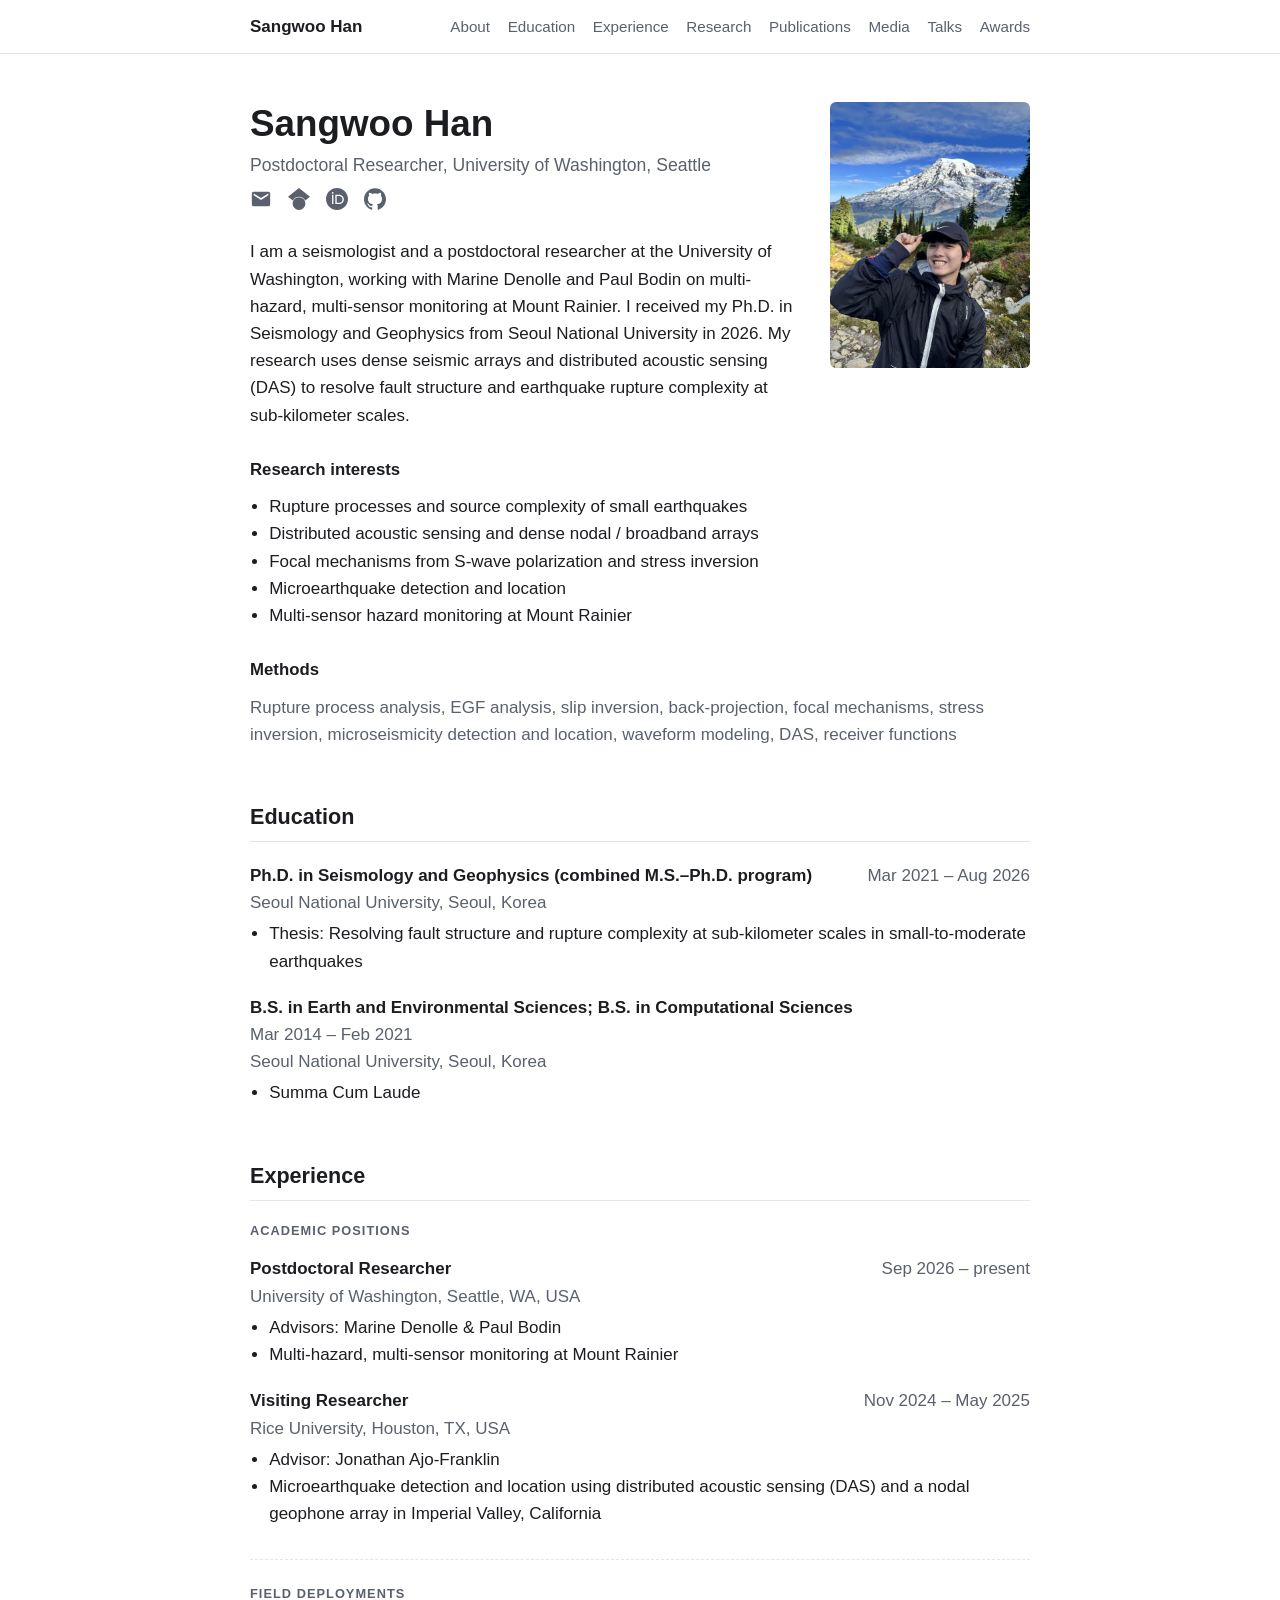
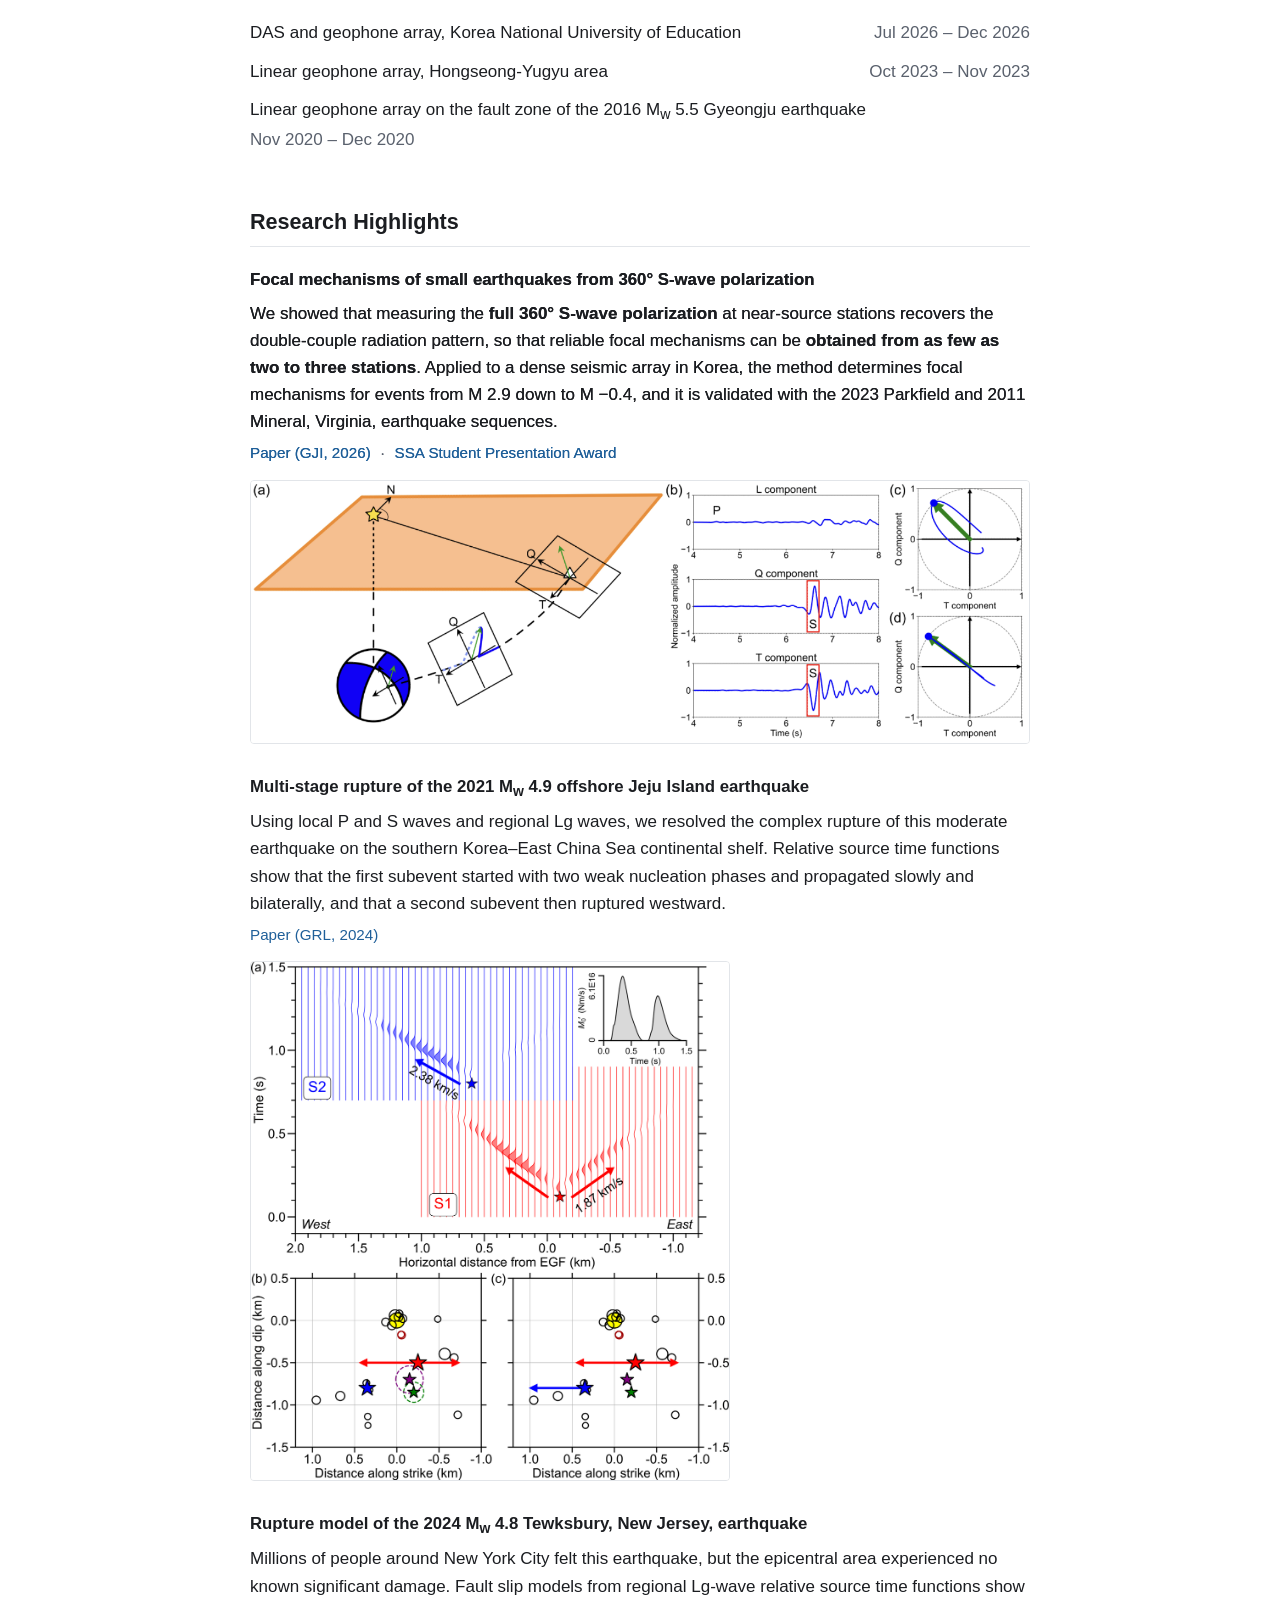
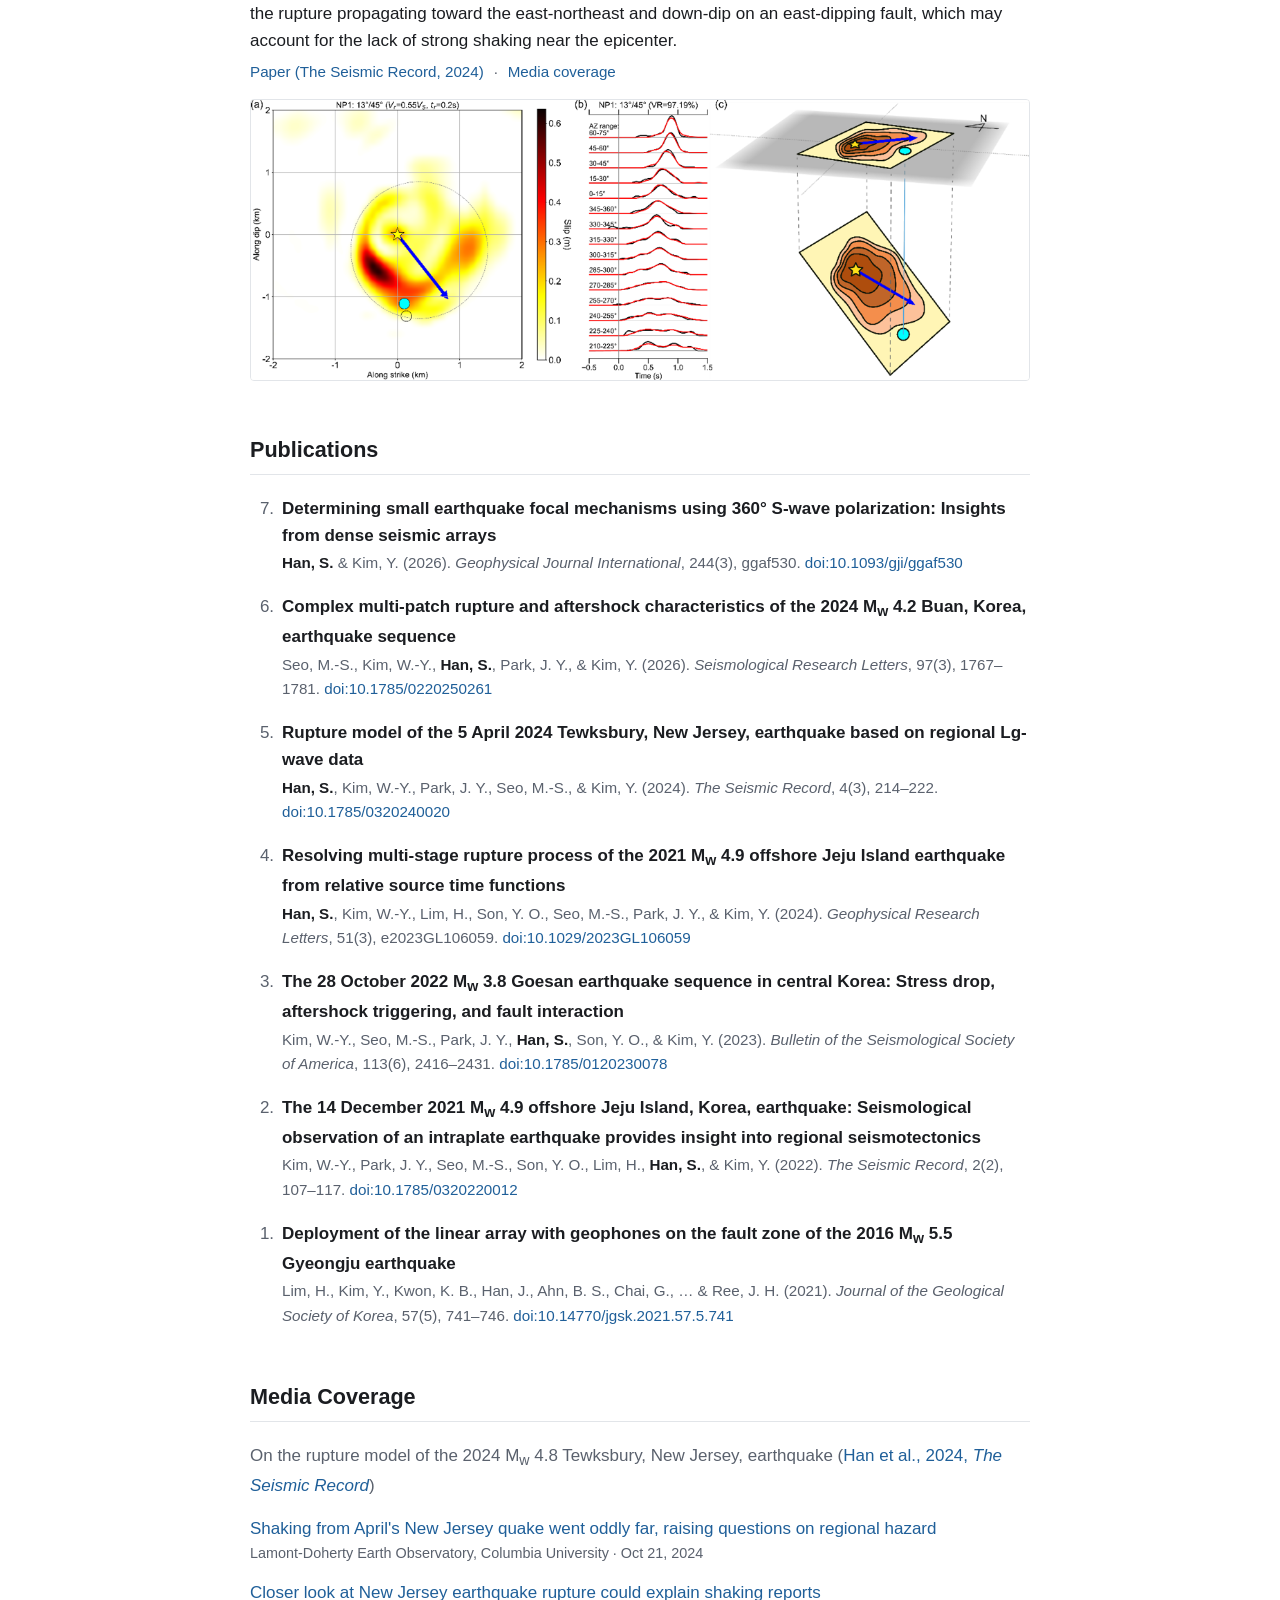
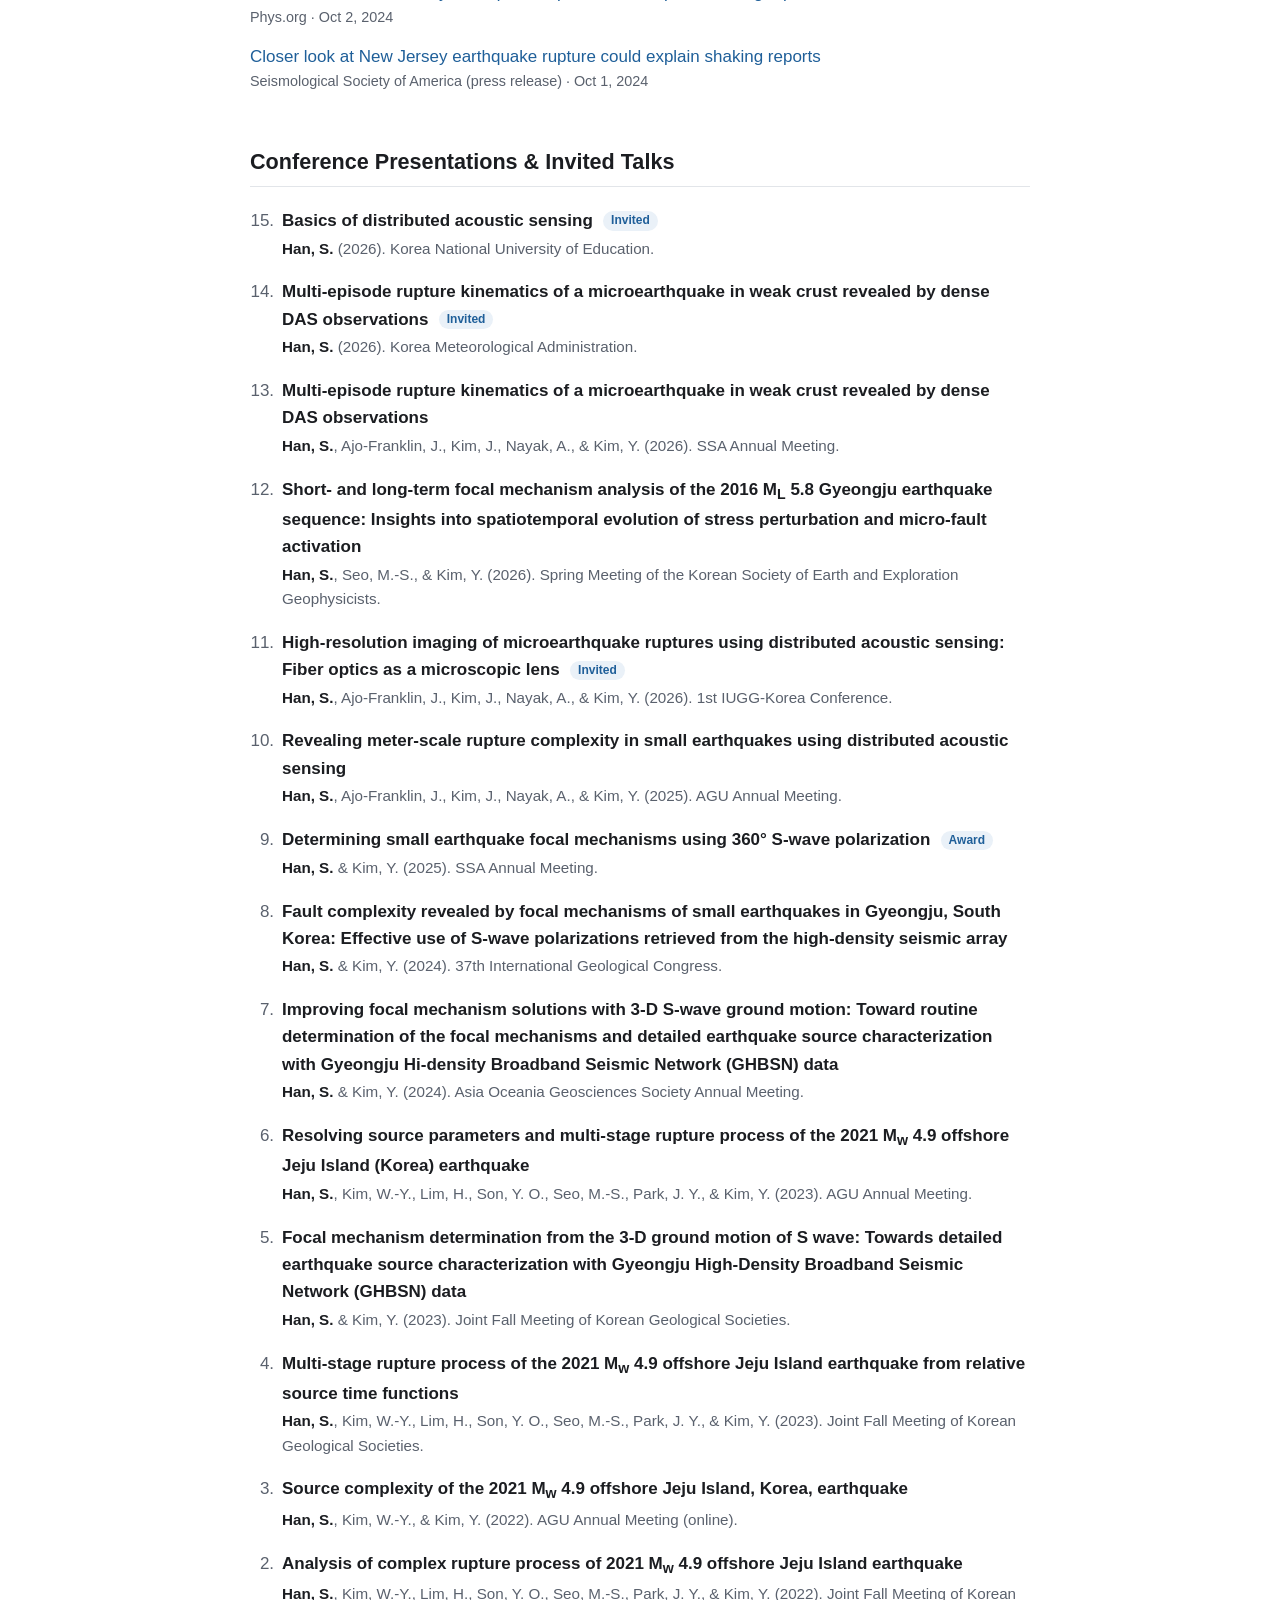
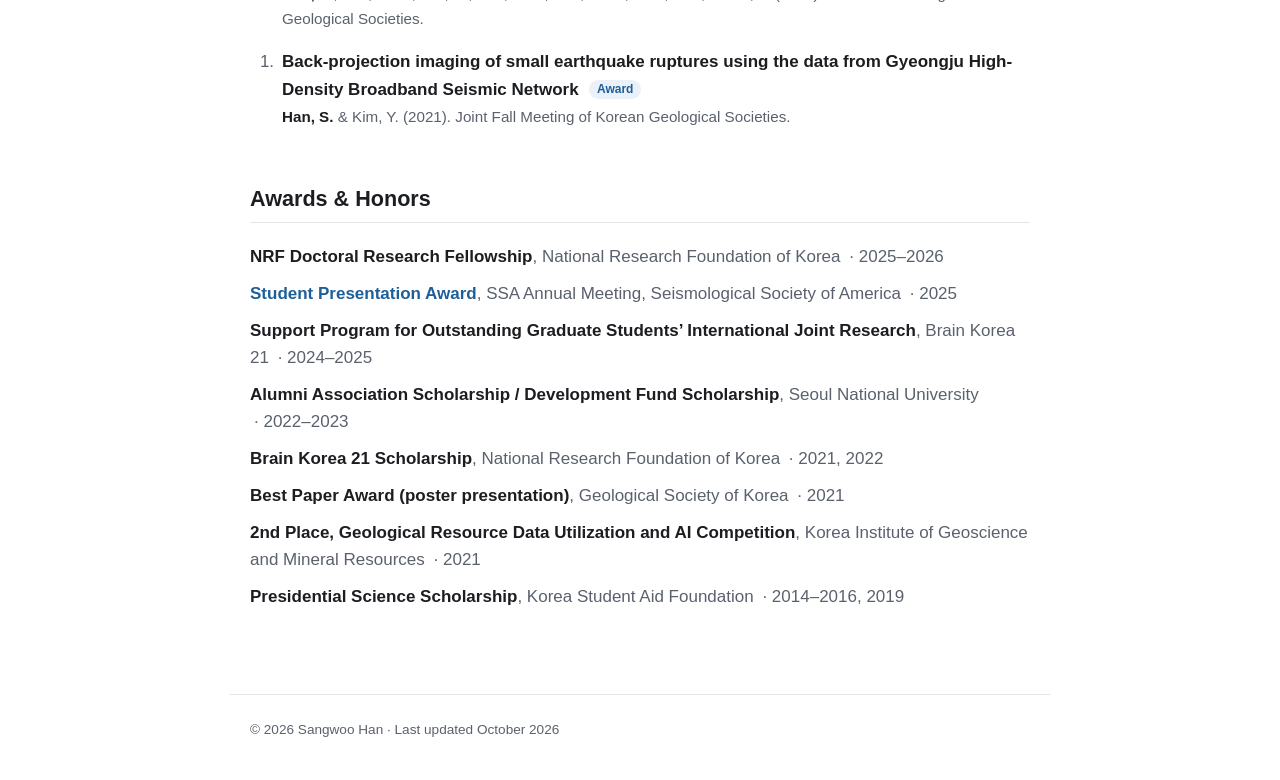
==== commit 8ec40a5a: "Add fault-slip effect to the first research highlight When the S-wave polarization highlight scrolls" ====
--- a/index.html
+++ b/index.html
@@ -172,19 +172,23 @@
     <h2>Research Highlights</h2>
 
     <div class="highlight">
-      <h3>Focal mechanisms of small earthquakes from 360° S-wave polarization</h3>
-      <p>
-        We showed that measuring the full 360° S-wave polarization at near-source stations
-        recovers the double-couple radiation pattern, so that reliable focal mechanisms can be
-        obtained from as few as two to three stations. Applied to a dense seismic array in Korea,
-        the method determines focal mechanisms for events from M 2.9 down to M −0.4, and it is
-        validated with the 2023 Parkfield and 2011 Mineral, Virginia, earthquake sequences.
-      </p>
-      <p class="links">
-        <a href="https://doi.org/10.1093/gji/ggaf530">Paper (GJI, 2026)</a>
-        <span aria-hidden="true">·</span>
-        <a href="https://www.seismosoc.org/news/2025-annual-meeting-student-presentation-awards-announced/">SSA Student Presentation Award</a>
-      </p>
+      <div class="fault">
+        <div class="fault-content">
+          <h3>Focal mechanisms of small earthquakes from 360° S-wave polarization</h3>
+          <p>
+            We showed that measuring the <strong>full 360° S-wave polarization</strong> at near-source stations
+            recovers the double-couple radiation pattern, so that reliable focal mechanisms can be
+            <strong>obtained from as few as two to three stations</strong>. Applied to a dense seismic array in Korea,
+            the method determines focal mechanisms for events from M 2.9 down to M −0.4, and it is
+            validated with the 2023 Parkfield and 2011 Mineral, Virginia, earthquake sequences.
+          </p>
+          <p class="links">
+            <a href="https://doi.org/10.1093/gji/ggaf530">Paper (GJI, 2026)</a>
+            <span aria-hidden="true">·</span>
+            <a href="https://www.seismosoc.org/news/2025-annual-meeting-student-presentation-awards-announced/">SSA Student Presentation Award</a>
+          </p>
+        </div>
+      </div>
       <img class="figure" src="images/highlight-swave-polarization.png" width="1326" height="446"
            alt="Schematic of measuring S-wave polarization at a station, with L, Q, and T component waveforms and S-wave particle motion">
     </div>
@@ -414,6 +418,48 @@
     copy.hidden = true;
   }
 })();
+
+/* Fault-slip effect: when a .fault block scrolls into view, its text is cut
+   along the upper-right to lower-left diagonal and the two sides slip past
+   each other along that line by half a line height in total. */
+(function () {
+  var faults = document.querySelectorAll('.fault');
+  if (!faults.length || !('IntersectionObserver' in window)) return;
+
+  Array.prototype.forEach.call(faults, function (fault) {
+    var content = fault.querySelector('.fault-content');
+    if (!content) return;
+
+    var clone = content.cloneNode(true);
+    clone.classList.add('fault-clone');
+    clone.setAttribute('aria-hidden', 'true');
+    Array.prototype.forEach.call(clone.querySelectorAll('a, button'), function (el) {
+      el.tabIndex = -1;
+    });
+    fault.appendChild(clone);
+
+    function measure() {
+      var w = content.offsetWidth;
+      var h = content.offsetHeight;
+      var len = Math.sqrt(w * w + h * h) || 1;
+      var p = content.querySelector('p') || content;
+      var lineHeight = parseFloat(getComputedStyle(p).lineHeight) || 24;
+      var s = lineHeight * 0.25;          /* each side moves a quarter line */
+      fault.style.setProperty('--slip-x', (w / len * s).toFixed(2) + 'px');
+      fault.style.setProperty('--slip-y', (h / len * s).toFixed(2) + 'px');
+    }
+    measure();
+    window.addEventListener('resize', measure);
+
+    var io = new IntersectionObserver(function (entries) {
+      entries.forEach(function (entry) {
+        if (entry.intersectionRatio >= 0.5) fault.classList.add('slipped');
+        else if (entry.intersectionRatio === 0) fault.classList.remove('slipped');
+      });
+    }, { threshold: [0, 0.5] });
+    io.observe(fault);
+  });
+})();
 </script>
 
 </body>
--- a/style.css
+++ b/style.css
@@ -198,6 +198,35 @@
 }
 .highlight .figure-narrow { max-width: 480px; }
 
+/* Fault-slip effect (see script in index.html) */
+.fault {
+  position: relative;
+  --slip-x: 0px;
+  --slip-y: 0px;
+}
+.fault-clone {
+  position: absolute;
+  inset: 0;
+  visibility: hidden;
+}
+.fault.slipped .fault-content,
+.fault.slipped .fault-clone {
+  transition: transform 0.55s cubic-bezier(0.3, 1.5, 0.5, 1) 0.15s;
+}
+.fault.slipped .fault-content {
+  clip-path: polygon(0 0, 100% 0, 0 100%);
+  transform: translate(var(--slip-x), calc(var(--slip-y) * -1));
+}
+.fault.slipped .fault-clone {
+  visibility: visible;
+  clip-path: polygon(100% 0, 100% 100%, 0 100%);
+  transform: translate(calc(var(--slip-x) * -1), var(--slip-y));
+}
+@media (prefers-reduced-motion: reduce) {
+  .fault.slipped .fault-content,
+  .fault.slipped .fault-clone { transition: none; }
+}
+
 /* Media coverage */
 .media-intro { margin: 0 0 1rem; color: var(--muted); }
 .media { list-style: none; margin: 0; padding: 0; }
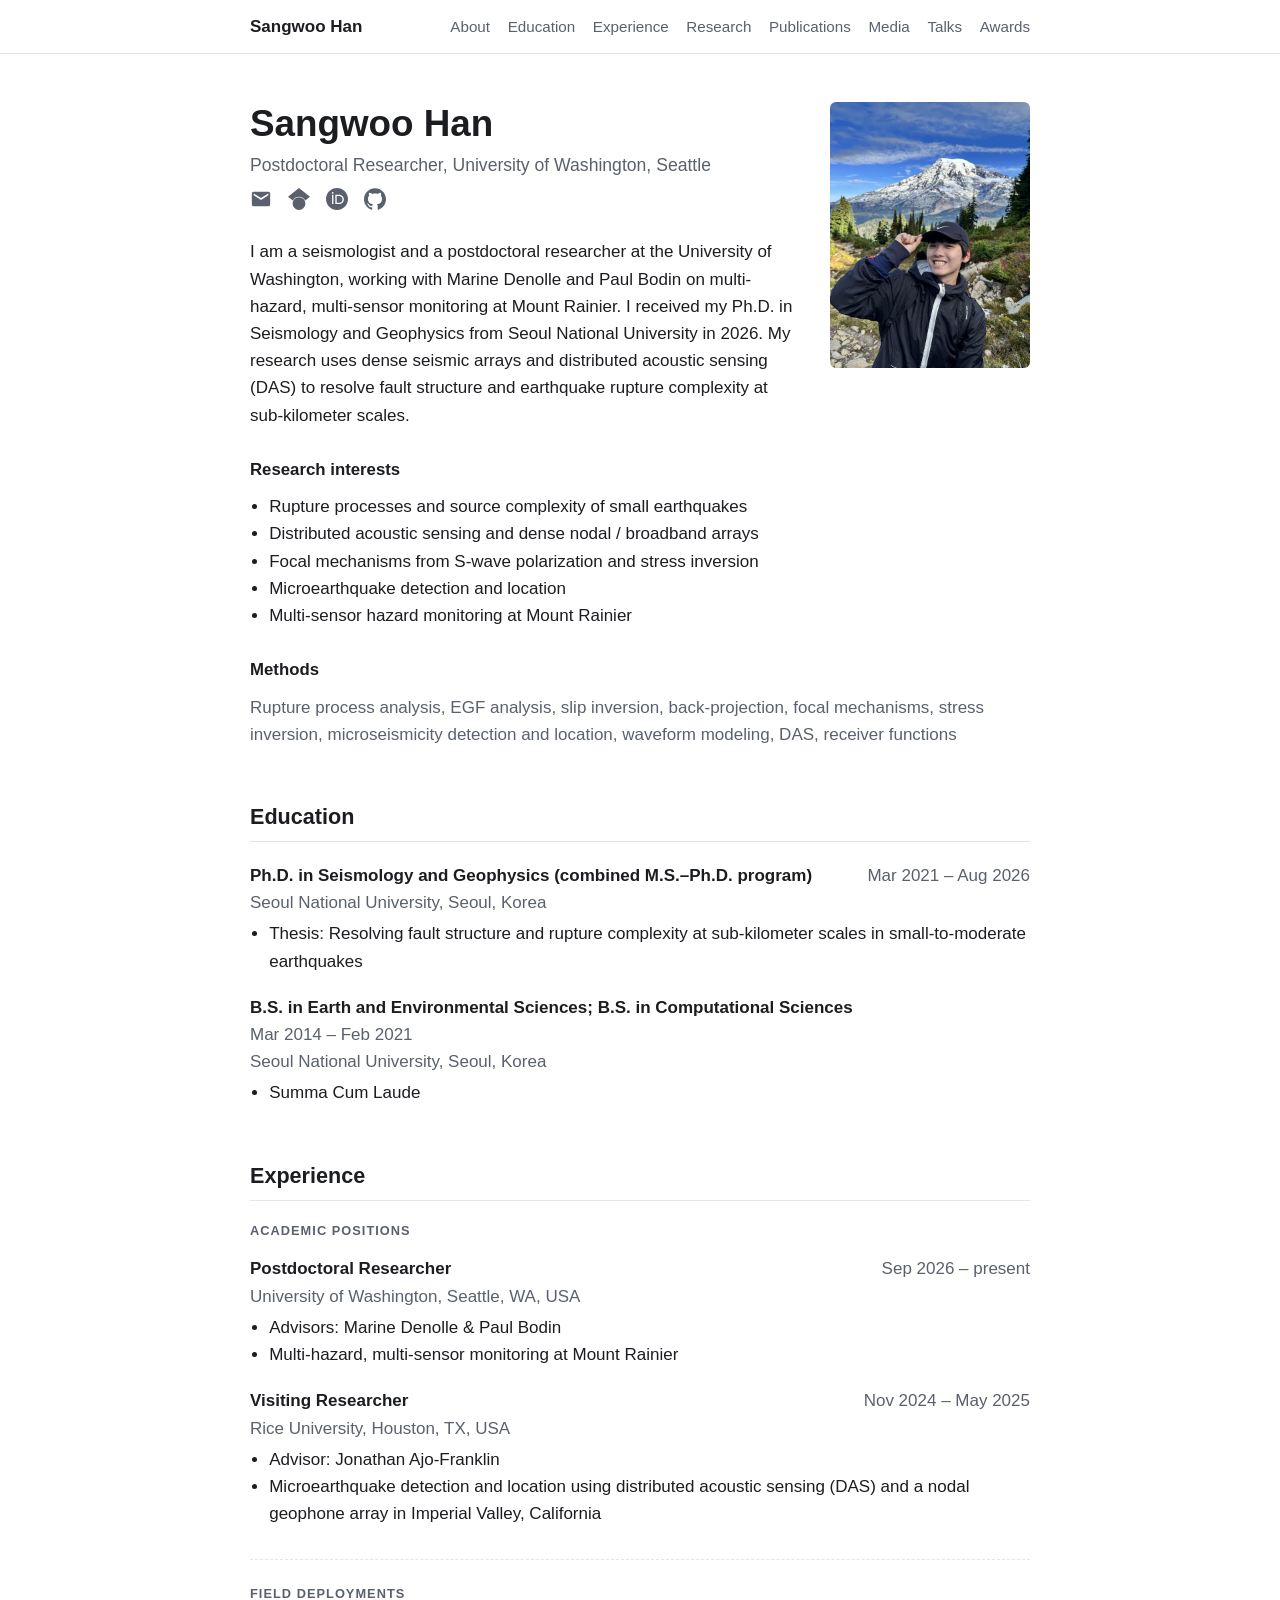
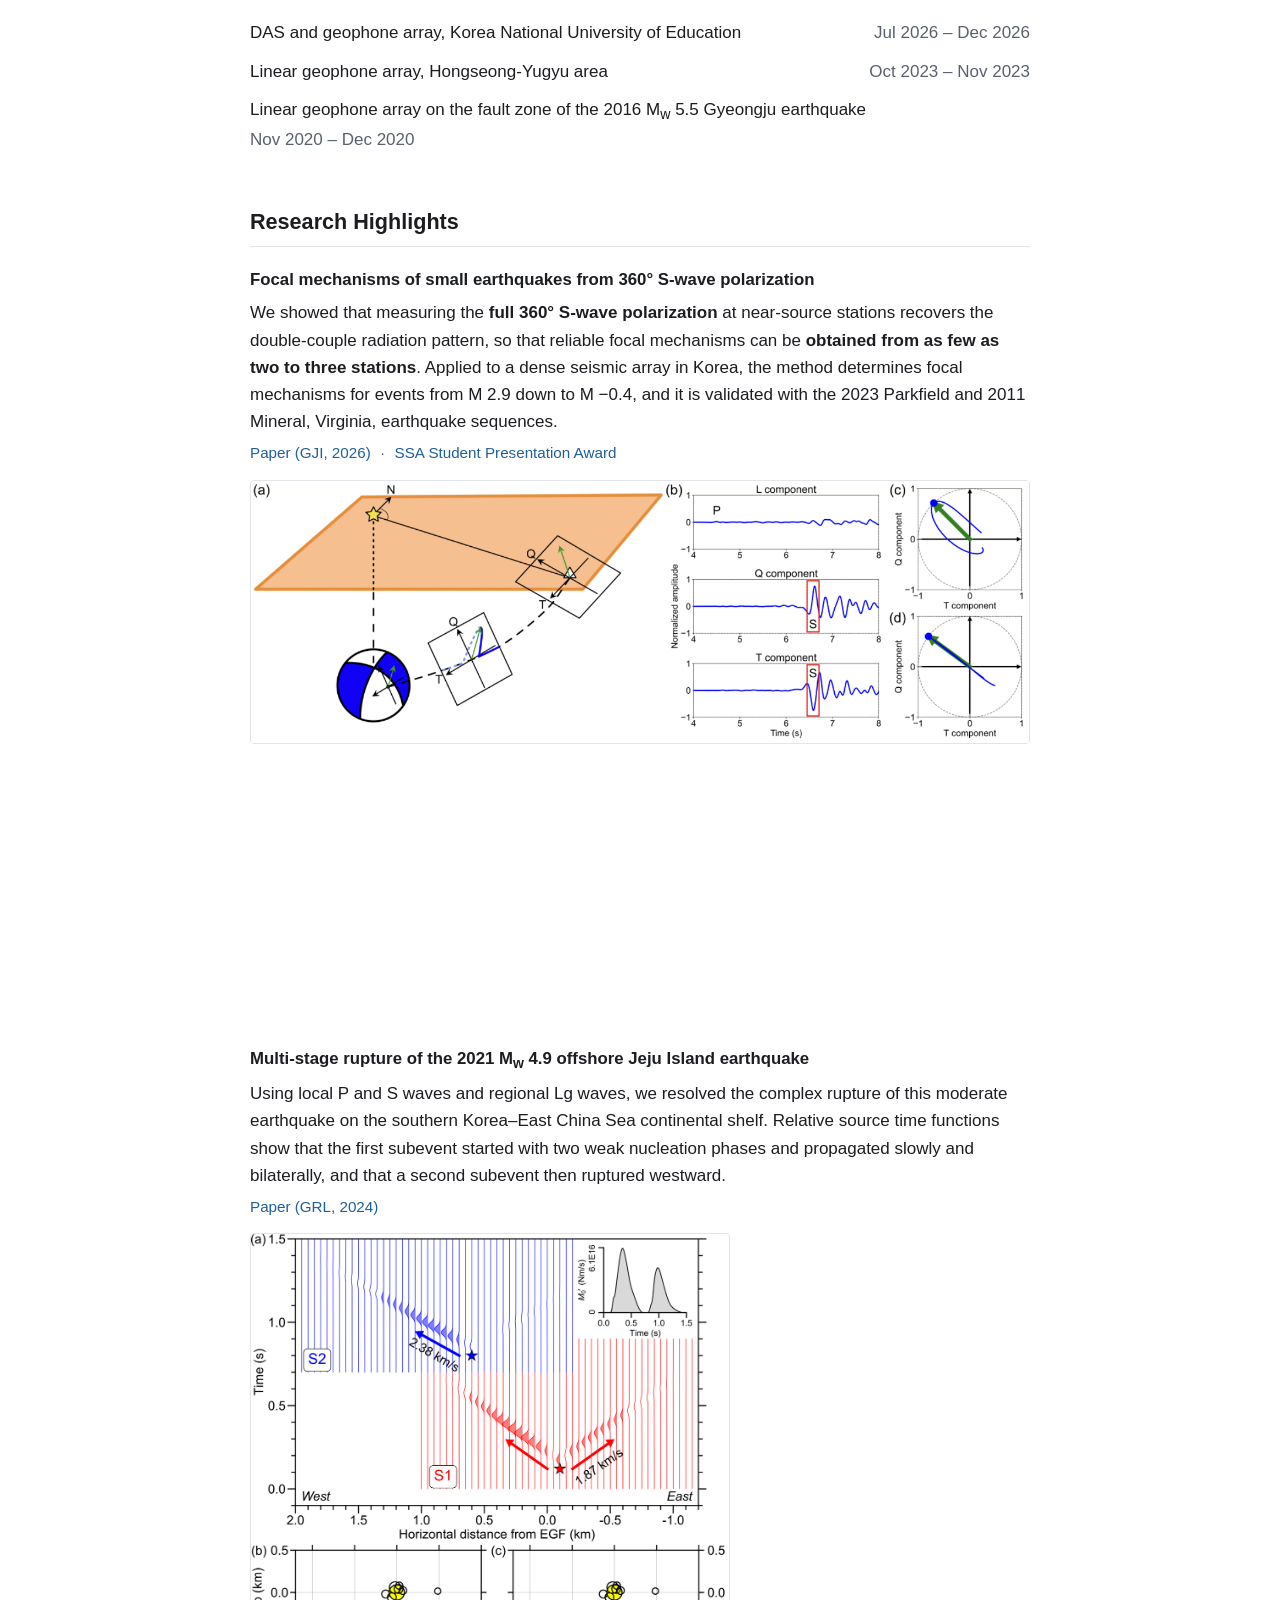
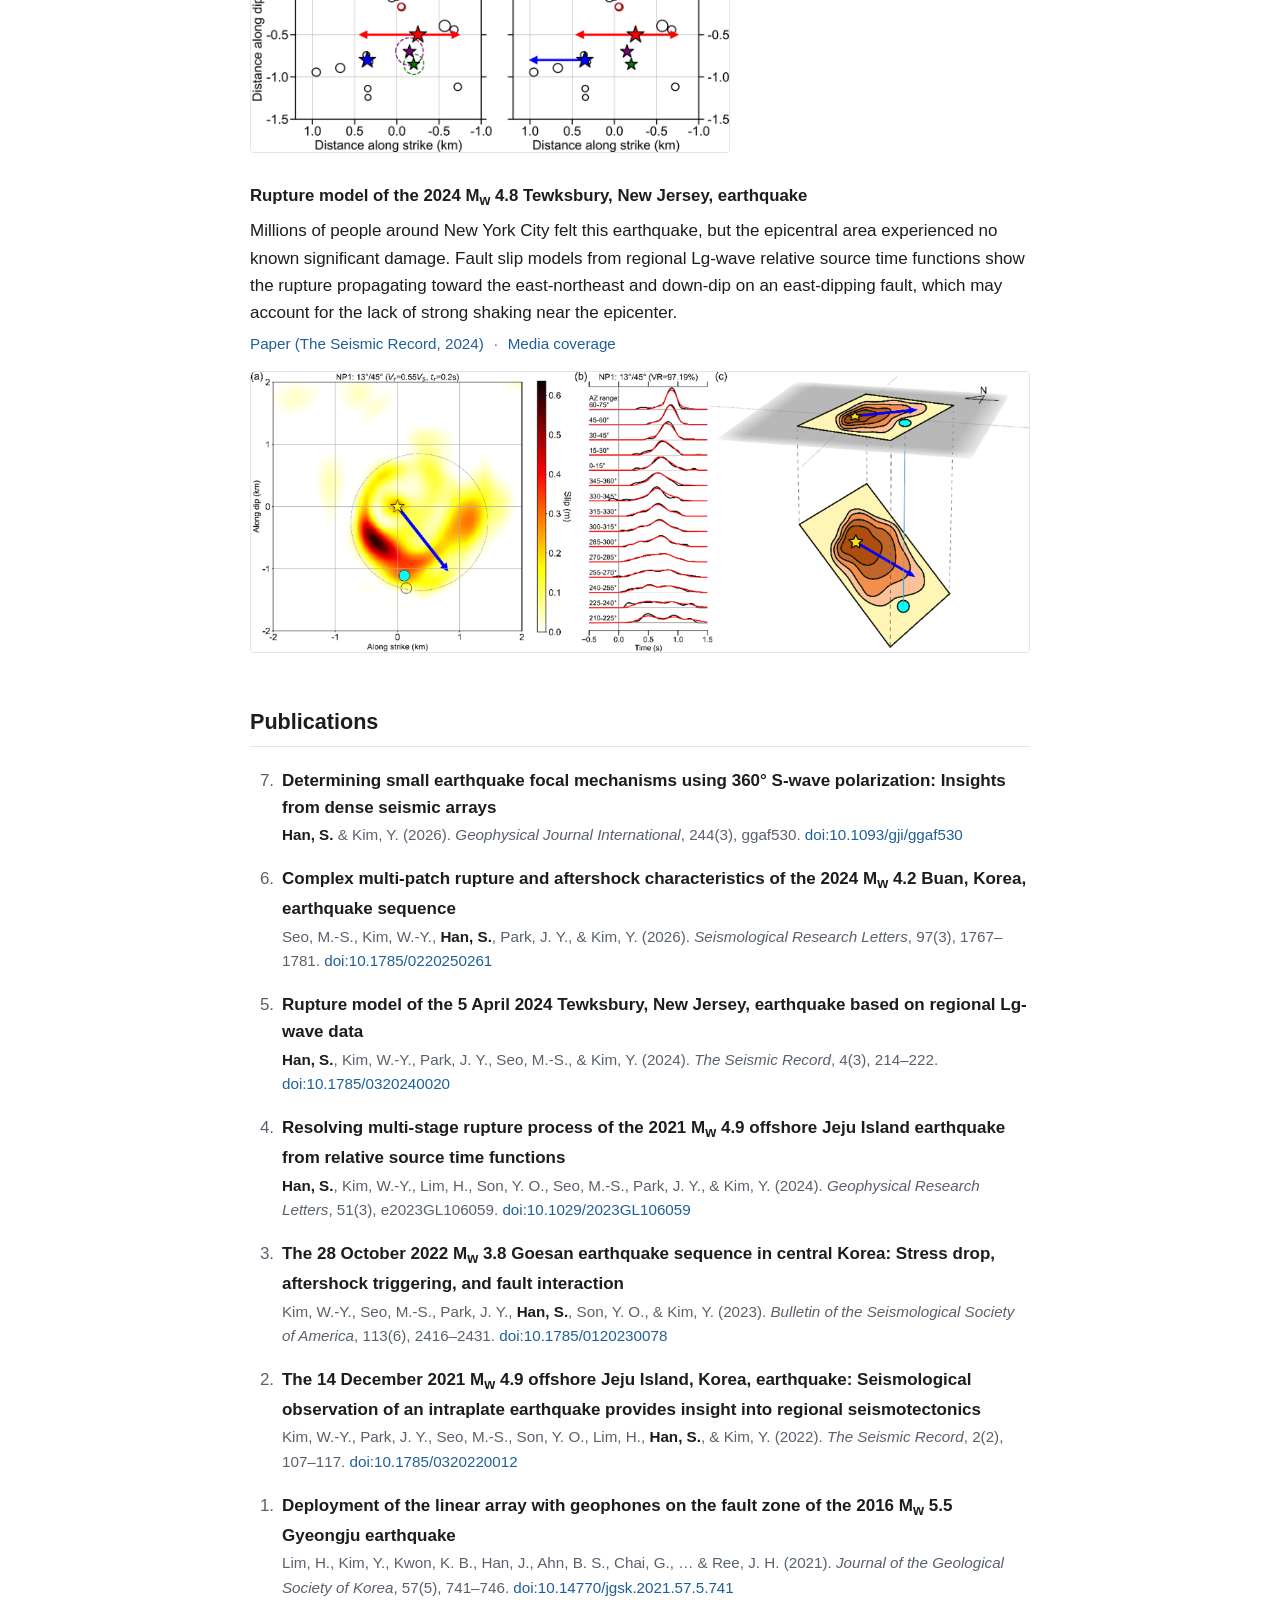
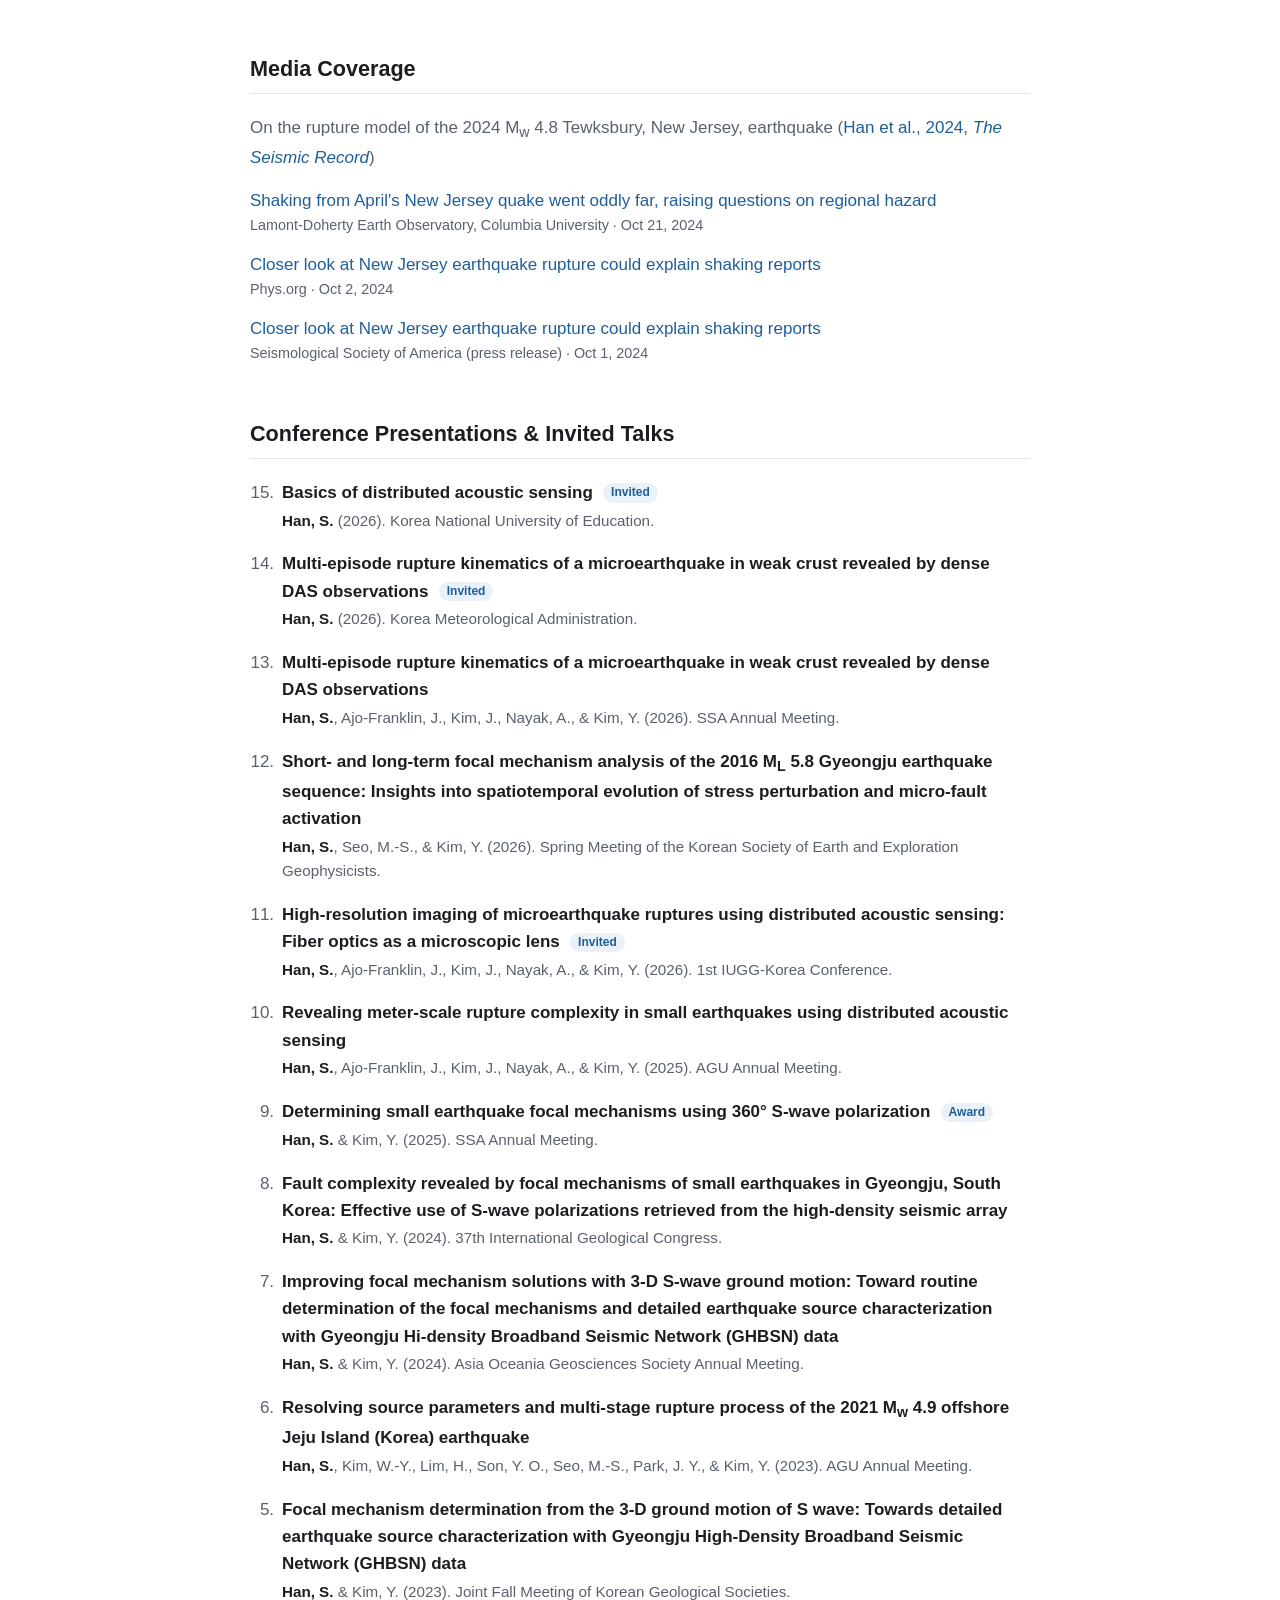
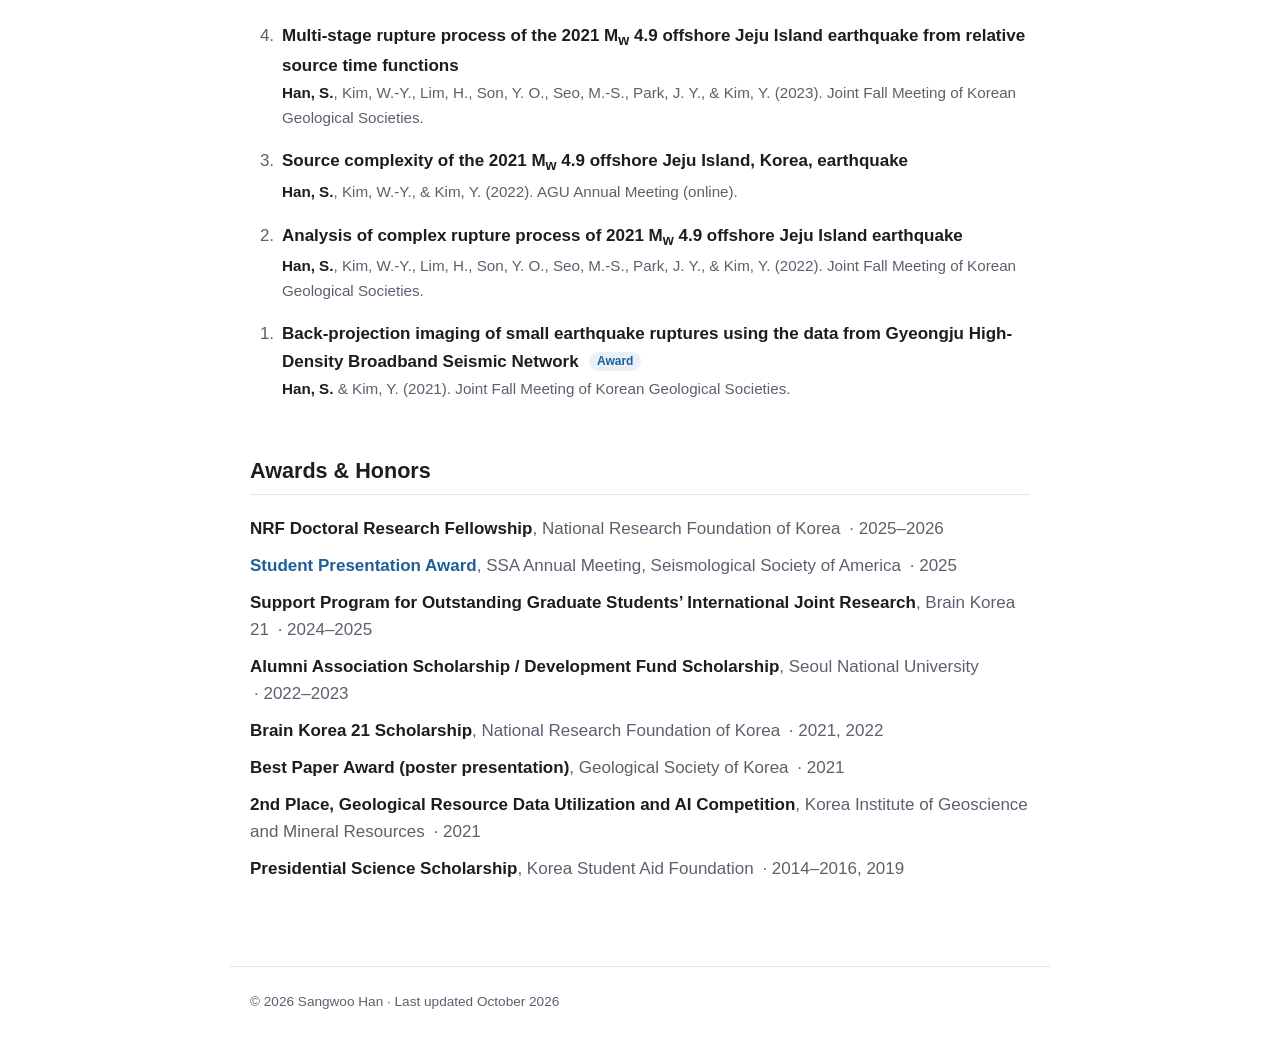
==== commit 7745efb6: "Scroll-driven earthquake cycle for the first research highlight The highlight now pins below the nav" ====
--- a/index.html
+++ b/index.html
@@ -11,6 +11,13 @@
   <link rel="stylesheet" href="style.css">
 </head>
 <body>
+
+<svg width="0" height="0" style="position:absolute" aria-hidden="true" focusable="false">
+  <filter id="gouge-filter" x="-10%" y="-10%" width="120%" height="120%" color-interpolation-filters="sRGB">
+    <feTurbulence type="turbulence" baseFrequency="0.02 0.05" numOctaves="2" seed="11" result="noise"/>
+    <feDisplacementMap in="SourceGraphic" in2="noise" scale="0" xChannelSelector="R" yChannelSelector="G"/>
+  </filter>
+</svg>
 
 <nav class="site-nav">
   <div class="inner">
@@ -171,7 +178,8 @@
   <section id="research">
     <h2>Research Highlights</h2>
 
-    <div class="highlight">
+    <div class="fault-stage">
+    <div class="highlight fault-pin">
       <div class="fault">
         <div class="fault-content">
           <h3>Focal mechanisms of small earthquakes from 360° S-wave polarization</h3>
@@ -191,6 +199,8 @@
       </div>
       <img class="figure" src="images/highlight-swave-polarization.png" width="1326" height="446"
            alt="Schematic of measuring S-wave polarization at a station, with L, Q, and T component waveforms and S-wave particle motion">
+    </div>
+    <div class="fault-spacer" aria-hidden="true"></div>
     </div>
 
     <div class="highlight">
@@ -419,46 +429,167 @@
   }
 })();
 
-/* Fault-slip effect: when a .fault block scrolls into view, its text is cut
-   along the upper-right to lower-left diagonal and the two sides slip past
-   each other along that line by half a line height in total. */
+/* Fault-slip effect, scroll-driven.
+   The first research highlight pins at the top of the viewport while the
+   scroll distance of .fault-spacer (10 lines) plays out an earthquake cycle:
+     0 .. 60 %  interseismic loading: the far field creeps a little and the
+                gouge zone between the two blocks shears elastically;
+     60 %       coseismic rupture: sudden slip, the gouge is crushed, and the
+                whole block shakes (P-wave wiggle, S-wave burst, coda decay);
+     60 .. 100 % postseismic: logarithmic afterslip and two smaller aftershocks.
+   Text is split into three clipped copies: block A (upper-left side),
+   block B (lower-right side), and the gouge band G between them. */
 (function () {
-  var faults = document.querySelectorAll('.fault');
-  if (!faults.length || !('IntersectionObserver' in window)) return;
-
-  Array.prototype.forEach.call(faults, function (fault) {
-    var content = fault.querySelector('.fault-content');
-    if (!content) return;
-
-    var clone = content.cloneNode(true);
-    clone.classList.add('fault-clone');
-    clone.setAttribute('aria-hidden', 'true');
-    Array.prototype.forEach.call(clone.querySelectorAll('a, button'), function (el) {
-      el.tabIndex = -1;
+  var stage = document.querySelector('.fault-stage');
+  var pin = stage && stage.querySelector('.fault-pin');
+  var fault = stage && stage.querySelector('.fault');
+  var content = fault && fault.querySelector('.fault-content');
+  var spacer = stage && stage.querySelector('.fault-spacer');
+  var disp = document.querySelector('#gouge-filter feDisplacementMap');
+  if (!stage || !pin || !fault || !content || !spacer) return;
+
+  var DIP = 32 * Math.PI / 180;      /* fault angle from horizontal */
+  var P_RUPTURE = 0.6;               /* scroll fraction at which the mainshock occurs */
+  var PRESLIP = 0.1;                 /* fraction of total slip taken up before the mainshock */
+  var COSEISMIC = 0.88;              /* fraction reached by the mainshock itself */
+  var AFTERSLIP_K = 60;              /* steepness of the logarithmic afterslip */
+  var CRUMPLE_MAX = 2.4;             /* displacement-map scale for the crushed gouge */
+  var SHOCKS = [                     /* mainshock and aftershocks: [progress, amplitude] */
+    [P_RUPTURE, 1], [0.78, 0.45], [0.92, 0.25]
+  ];
+
+  /* Build block B and gouge G as copies of the original (block A). */
+  function makeLayer(cls) {
+    var el = content.cloneNode(true);
+    el.classList.add('fault-layer', cls);
+    el.setAttribute('aria-hidden', 'true');
+    Array.prototype.forEach.call(el.querySelectorAll('a, button'), function (a) { a.tabIndex = -1; });
+    fault.appendChild(el);
+    return el;
+  }
+  var layerB = makeLayer('fault-b');
+  var layerG = makeLayer('fault-g');
+
+  /* Geometry: fault line through the centre of the text block, dipping from
+     upper-right to lower-left. u = unit vector along the fault (up-right),
+     n = unit normal pointing to the lower-right side. */
+  var geo = { W: 0, H: 0, S: 0, w: 0, ux: Math.cos(DIP), uy: -Math.sin(DIP), nx: Math.sin(DIP), ny: Math.cos(DIP) };
+
+  function clipHalfPlane(poly, ax, ay, c) {        /* keep points with ax*x + ay*y <= c */
+    var out = [];
+    for (var i = 0; i < poly.length; i++) {
+      var P = poly[i], Q = poly[(i + 1) % poly.length];
+      var dP = ax * P[0] + ay * P[1] - c, dQ = ax * Q[0] + ay * Q[1] - c;
+      if (dP <= 0) out.push(P);
+      if ((dP < 0 && dQ > 0) || (dP > 0 && dQ < 0)) {
+        var t = dP / (dP - dQ);
+        out.push([P[0] + t * (Q[0] - P[0]), P[1] + t * (Q[1] - P[1])]);
+      }
+    }
+    return out;
+  }
+  function toClipPath(poly) {
+    if (poly.length < 3) return 'polygon(0 0, 0 0, 0 0)';
+    return 'polygon(' + poly.map(function (P) { return P[0].toFixed(1) + 'px ' + P[1].toFixed(1) + 'px'; }).join(', ') + ')';
+  }
+
+  function measure() {
+    var W = content.offsetWidth, H = content.offsetHeight;
+    var para = content.querySelector('p') || content;
+    var cs = getComputedStyle(para);
+    var lineHeight = parseFloat(cs.lineHeight) || 24;
+    var probe = document.createElement('span');
+    probe.style.cssText = 'position:absolute;visibility:hidden;width:2ch;height:0;';
+    para.appendChild(probe);
+    var w = probe.offsetWidth || parseFloat(cs.fontSize) * 1.1;   /* gouge width: two characters */
+    para.removeChild(probe);
+
+    geo.W = W; geo.H = H; geo.w = w;
+    geo.S = (0.5 * lineHeight) / Math.sin(DIP);     /* total slip: half a line of vertical offset */
+
+    var rect = [[0, 0], [W, 0], [W, H], [0, H]];
+    var cx = W / 2, cy = H / 2, nc = geo.nx * cx + geo.ny * cy;   /* n . centre */
+    var A = clipHalfPlane(rect, geo.nx, geo.ny, nc - w / 2);                  /* d <= -w/2 */
+    var B = clipHalfPlane(rect, -geo.nx, -geo.ny, -(nc + w / 2));             /* d >=  w/2 */
+    var G = clipHalfPlane(clipHalfPlane(rect, geo.nx, geo.ny, nc + w / 2), -geo.nx, -geo.ny, -(nc - w / 2));
+    content.style.clipPath = toClipPath(A);
+    layerB.style.clipPath = toClipPath(B);
+    layerG.style.clipPath = toClipPath(G);
+    layerG.style.transformOrigin = cx + 'px ' + cy + 'px';
+  }
+
+  /* Rendering state */
+  var pinTop = 0, lastP = -1, ruptured = false, crumple = 0, crumpleTarget = 0, crumpleRaf = null;
+  var fired = SHOCKS.map(function () { return false; });
+
+  function slipFraction(p) {
+    if (p < P_RUPTURE) return PRESLIP * (p / P_RUPTURE);
+    var t = (p - P_RUPTURE) / (1 - P_RUPTURE);
+    return COSEISMIC + (1 - COSEISMIC) * Math.log(1 + AFTERSLIP_K * t) / Math.log(1 + AFTERSLIP_K);
+  }
+
+  function shake(amplitude) {
+    pin.style.setProperty('--shake', amplitude);
+    pin.classList.remove('shaking');
+    void pin.offsetWidth;                                   /* restart the animation */
+    pin.classList.add('shaking');
+  }
+  pin.addEventListener('animationend', function () { pin.classList.remove('shaking'); });
+
+  function setCrumple(target) {
+    crumpleTarget = target;
+    if (!disp || crumpleRaf) return;
+    var step = function () {
+      crumple += (crumpleTarget - crumple) * 0.25;
+      if (Math.abs(crumpleTarget - crumple) < 0.05) crumple = crumpleTarget;
+      disp.setAttribute('scale', (crumple * CRUMPLE_MAX).toFixed(2));
+      crumpleRaf = crumple === crumpleTarget ? null : requestAnimationFrame(step);
+    };
+    crumpleRaf = requestAnimationFrame(step);
+  }
+
+  function render(p) {
+    var f = slipFraction(p);
+    var half = geo.S * f / 2;
+    var dx = (geo.ux * half).toFixed(2), dy = (geo.uy * half).toFixed(2);
+    content.style.transform = 'translate(' + dx + 'px, ' + dy + 'px)';
+    layerB.style.transform = 'translate(' + (-dx) + 'px, ' + (-dy) + 'px)';
+    /* Gouge: simple shear in the fault frame that joins block A to block B. */
+    var skew = -Math.atan2(geo.S * f, geo.w);
+    var dip = (DIP * 180 / Math.PI).toFixed(2) + 'deg';
+    layerG.style.transform = 'rotate(-' + dip + ') skewX(' + (skew * 180 / Math.PI).toFixed(2) + 'deg) rotate(' + dip + ')';
+
+    var nowRuptured = p >= P_RUPTURE;
+    if (nowRuptured !== ruptured) {
+      ruptured = nowRuptured;
+      fault.classList.toggle('ruptured', ruptured);
+      setCrumple(ruptured ? 1 : 0);
+    }
+    SHOCKS.forEach(function (sh, i) {
+      if (!fired[i] && p >= sh[0] && lastP >= 0 && lastP < sh[0]) { fired[i] = true; shake(sh[1]); }
+      else if (fired[i] && p < sh[0] - 0.05) fired[i] = false;
     });
-    fault.appendChild(clone);
-
-    function measure() {
-      var w = content.offsetWidth;
-      var h = content.offsetHeight;
-      var len = Math.sqrt(w * w + h * h) || 1;
-      var p = content.querySelector('p') || content;
-      var lineHeight = parseFloat(getComputedStyle(p).lineHeight) || 24;
-      var s = lineHeight * 0.25;          /* each side moves a quarter line */
-      fault.style.setProperty('--slip-x', (w / len * s).toFixed(2) + 'px');
-      fault.style.setProperty('--slip-y', (h / len * s).toFixed(2) + 'px');
-    }
+    lastP = p;
+  }
+
+  function onScroll() {
+    var top = stage.getBoundingClientRect().top;
+    var D = spacer.offsetHeight || 1;
+    var p = Math.min(1, Math.max(0, (pinTop - top) / D));
+    if (p !== lastP) render(p);
+  }
+  function onResize() {
+    pinTop = parseFloat(getComputedStyle(pin).top) || 0;
     measure();
-    window.addEventListener('resize', measure);
-
-    var io = new IntersectionObserver(function (entries) {
-      entries.forEach(function (entry) {
-        if (entry.intersectionRatio >= 0.5) fault.classList.add('slipped');
-        else if (entry.intersectionRatio === 0) fault.classList.remove('slipped');
-      });
-    }, { threshold: [0, 0.5] });
-    io.observe(fault);
-  });
+    lastP = -1;
+    onScroll();
+  }
+
+  window.addEventListener('scroll', onScroll, { passive: true });
+  window.addEventListener('resize', onResize);
+  window.addEventListener('load', onResize);
+  if (document.fonts && document.fonts.ready) document.fonts.ready.then(onResize);
+  onResize();
 })();
 </script>
 
--- a/style.css
+++ b/style.css
@@ -199,32 +199,58 @@
 .highlight .figure-narrow { max-width: 480px; }
 
 /* Fault-slip effect (see script in index.html) */
-.fault {
-  position: relative;
-  --slip-x: 0px;
-  --slip-y: 0px;
-}
-.fault-clone {
+.fault-stage { margin-bottom: 1.9rem; }
+.fault-pin {
+  position: sticky;
+  top: 4.5rem;
+  margin-bottom: 0;
+  --shake: 1;
+}
+.fault-spacer { height: 16em; }         /* 10 lines of scroll drive the effect */
+
+.fault { position: relative; }
+.fault-content {
+  will-change: transform;
+  transition: transform 0.12s linear;
+}
+.fault-layer {
   position: absolute;
   inset: 0;
-  visibility: hidden;
-}
-.fault.slipped .fault-content,
-.fault.slipped .fault-clone {
-  transition: transform 0.55s cubic-bezier(0.3, 1.5, 0.5, 1) 0.15s;
-}
-.fault.slipped .fault-content {
-  clip-path: polygon(0 0, 100% 0, 0 100%);
-  transform: translate(var(--slip-x), calc(var(--slip-y) * -1));
-}
-.fault.slipped .fault-clone {
-  visibility: visible;
-  clip-path: polygon(100% 0, 100% 100%, 0 100%);
-  transform: translate(calc(var(--slip-x) * -1), var(--slip-y));
-}
+}
+.fault-g {
+  z-index: 1;
+  pointer-events: none;
+  filter: url(#gouge-filter);
+}
+.fault.ruptured .fault-content,
+.fault.ruptured .fault-layer {
+  transition: transform 0.32s cubic-bezier(0.25, 1.6, 0.45, 1);
+}
+
+/* Ground shaking: a small P-wave wiggle, a larger S-wave burst, then a decaying coda */
+.fault-pin.shaking { animation: quake 1.1s linear both; }
+@keyframes quake {
+  0%   { transform: translate(0, 0); }
+  5%   { transform: translate(0, calc(-1.2px * var(--shake))); }
+  9%   { transform: translate(0, calc(1.4px * var(--shake))); }
+  13%  { transform: translate(0, calc(-1px * var(--shake))); }
+  17%  { transform: translate(0, calc(0.8px * var(--shake))); }
+  22%  { transform: translate(calc(-9px * var(--shake)), calc(2.5px * var(--shake))); }
+  28%  { transform: translate(calc(8.5px * var(--shake)), calc(-2px * var(--shake))); }
+  34%  { transform: translate(calc(-6.5px * var(--shake)), calc(1.5px * var(--shake))); }
+  40%  { transform: translate(calc(5px * var(--shake)), calc(-1px * var(--shake))); }
+  47%  { transform: translate(calc(-3.5px * var(--shake)), 0); }
+  55%  { transform: translate(calc(2.5px * var(--shake)), 0); }
+  64%  { transform: translate(calc(-1.6px * var(--shake)), 0); }
+  74%  { transform: translate(calc(1px * var(--shake)), 0); }
+  86%  { transform: translate(calc(-0.5px * var(--shake)), 0); }
+  100% { transform: translate(0, 0); }
+}
+
 @media (prefers-reduced-motion: reduce) {
-  .fault.slipped .fault-content,
-  .fault.slipped .fault-clone { transition: none; }
+  .fault-pin.shaking { animation: none; }
+  .fault-content, .fault-layer,
+  .fault.ruptured .fault-content, .fault.ruptured .fault-layer { transition: none; }
 }
 
 /* Media coverage */
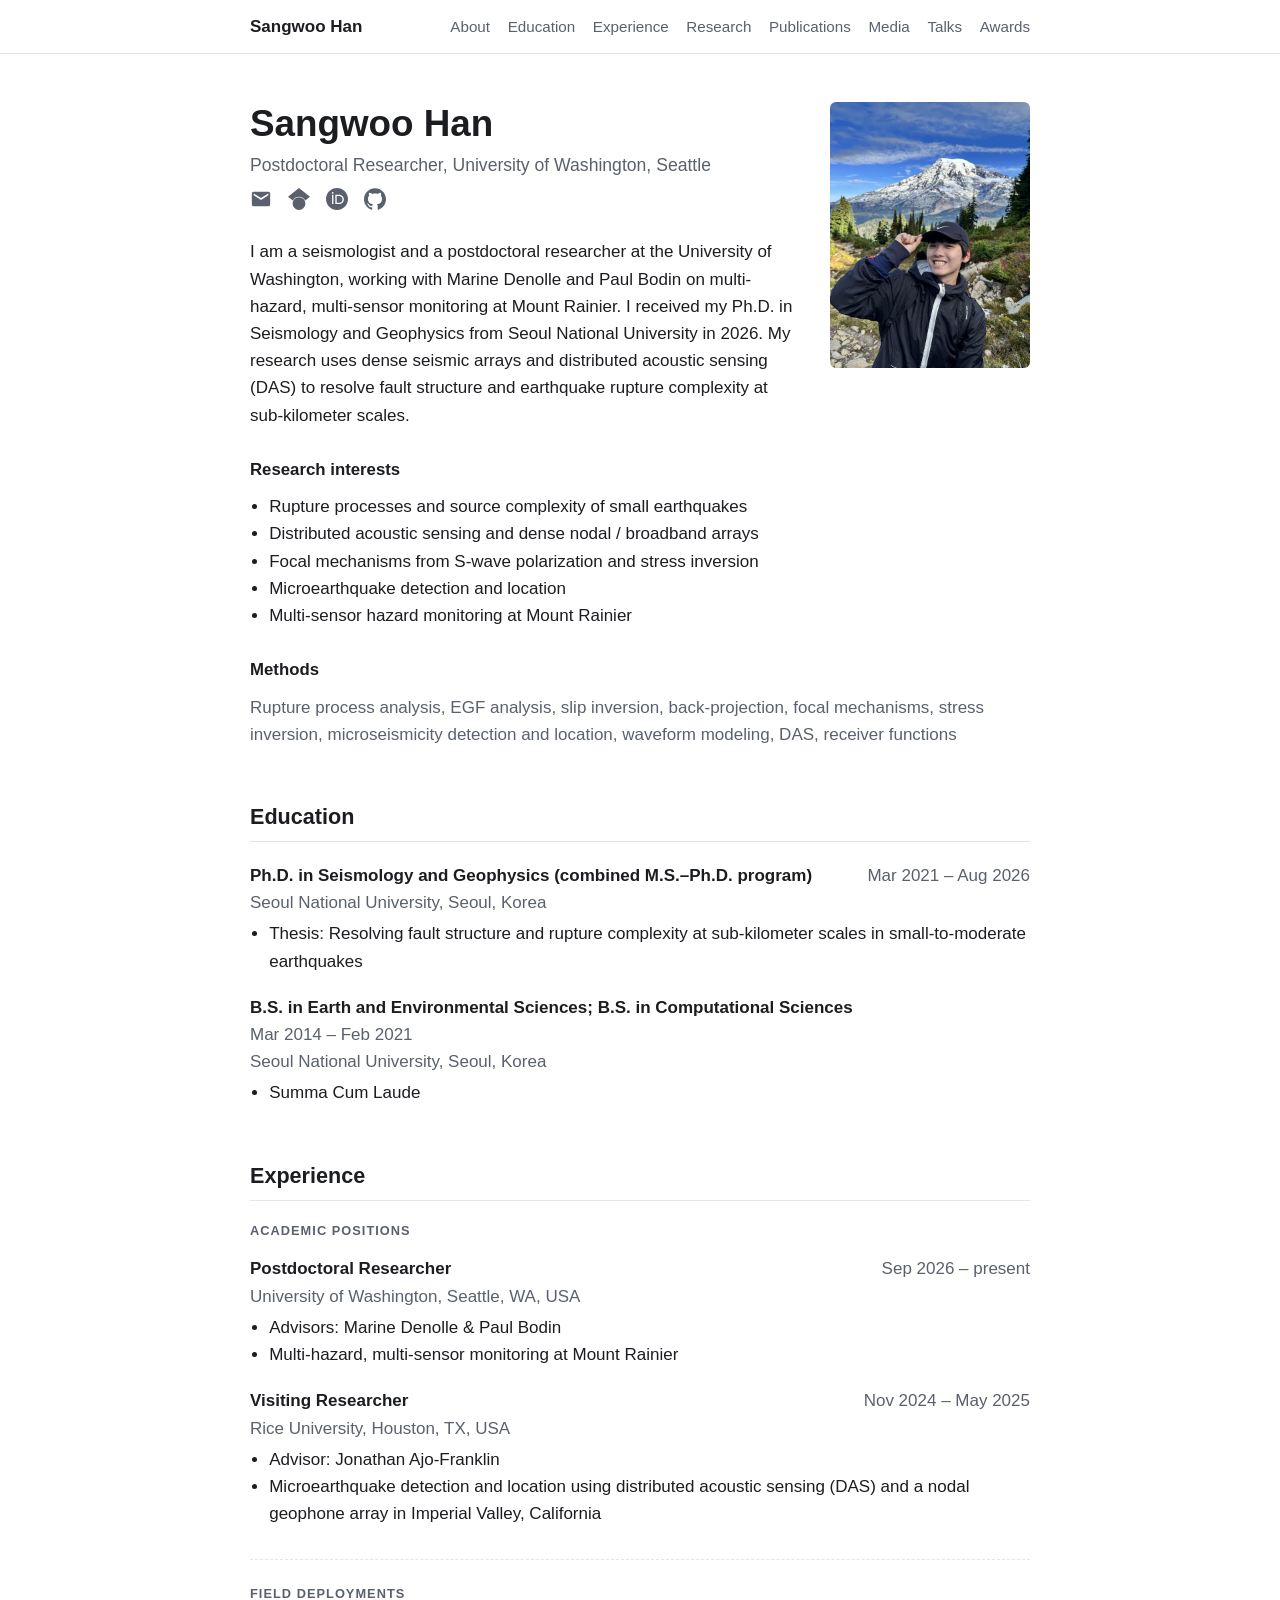
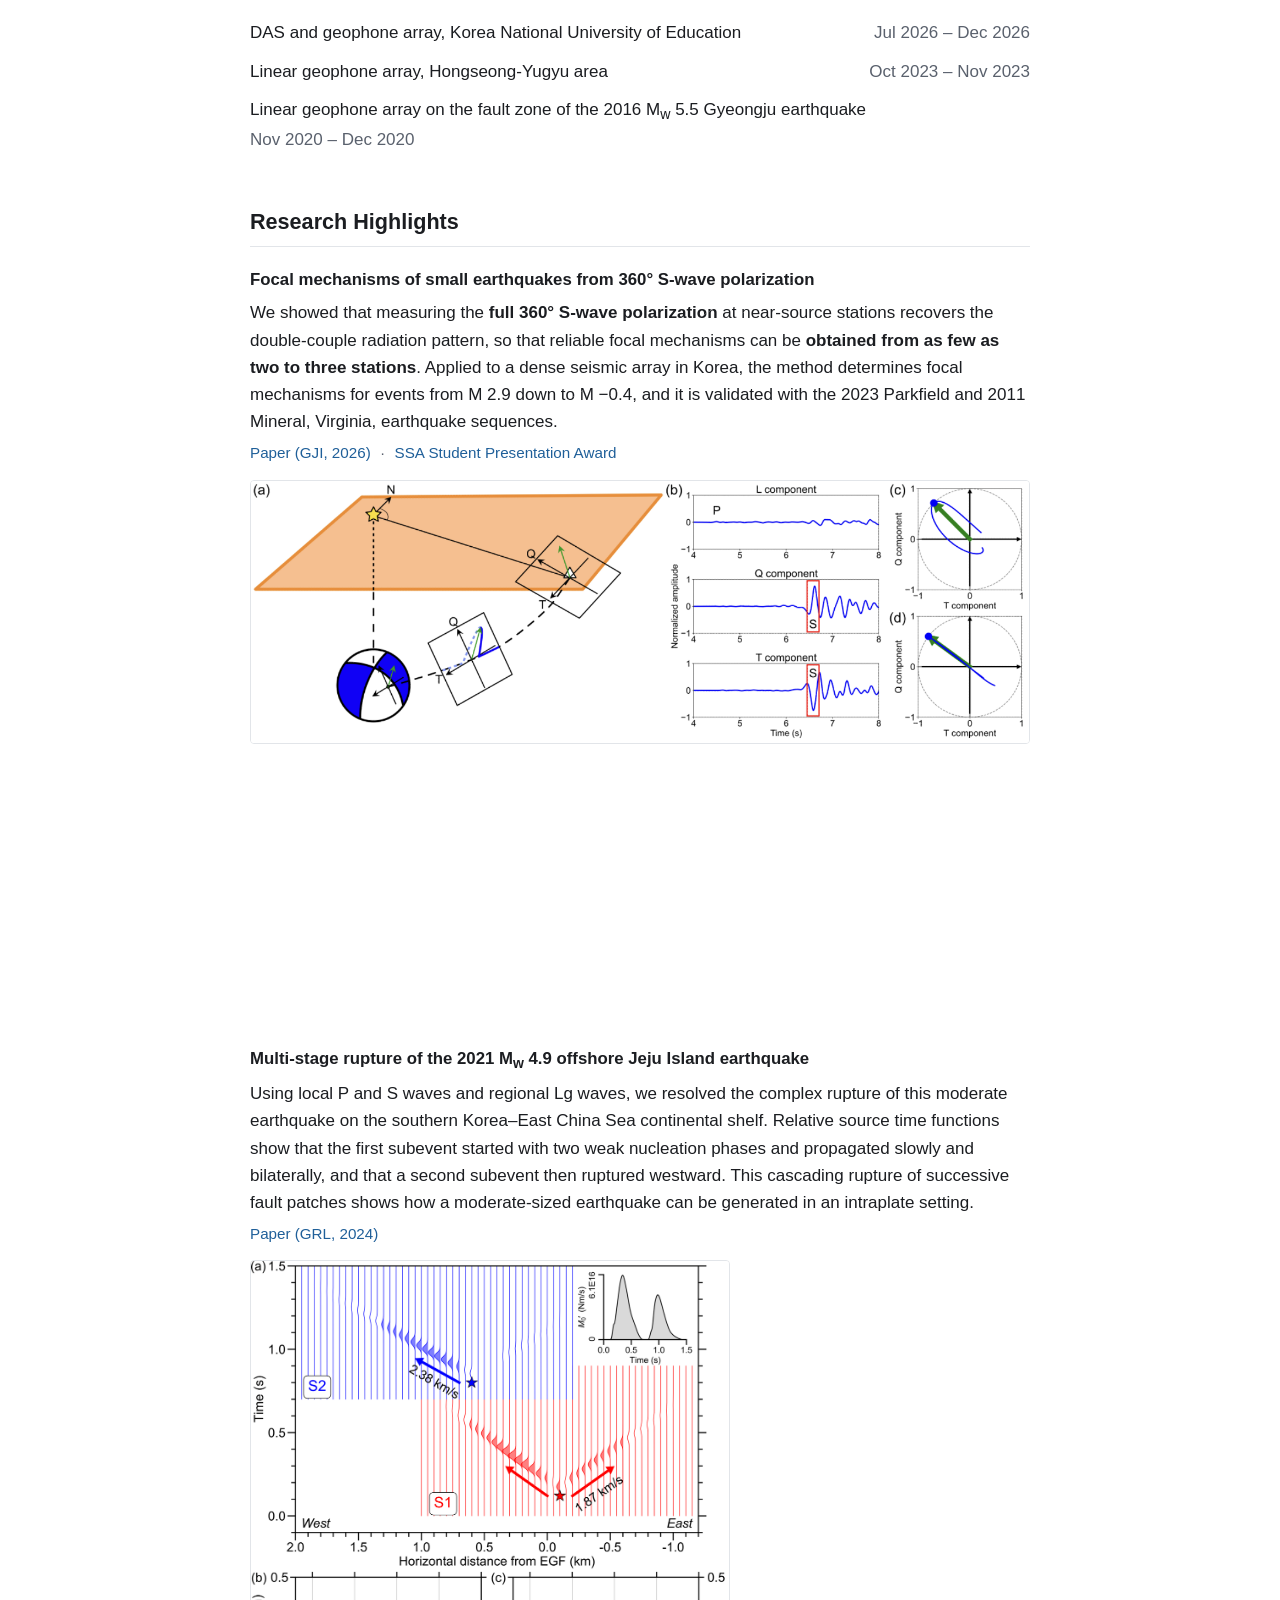
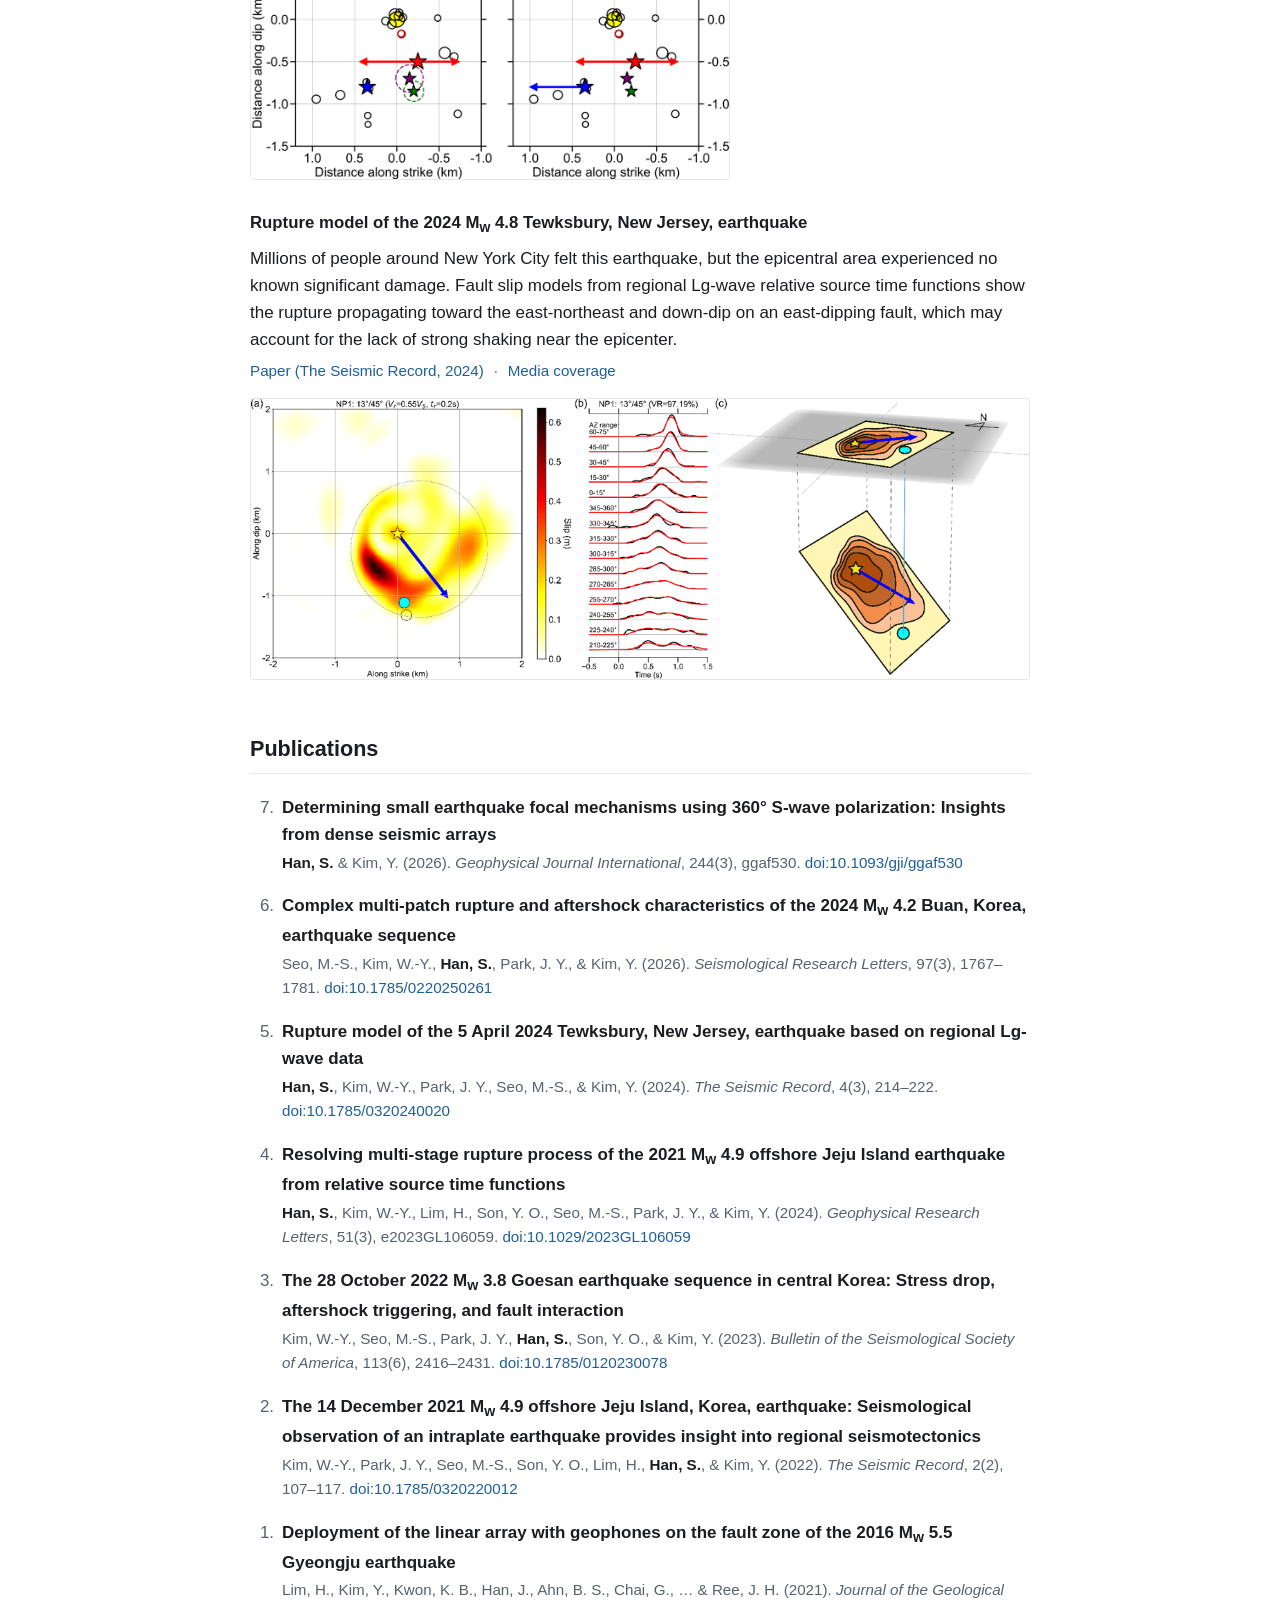
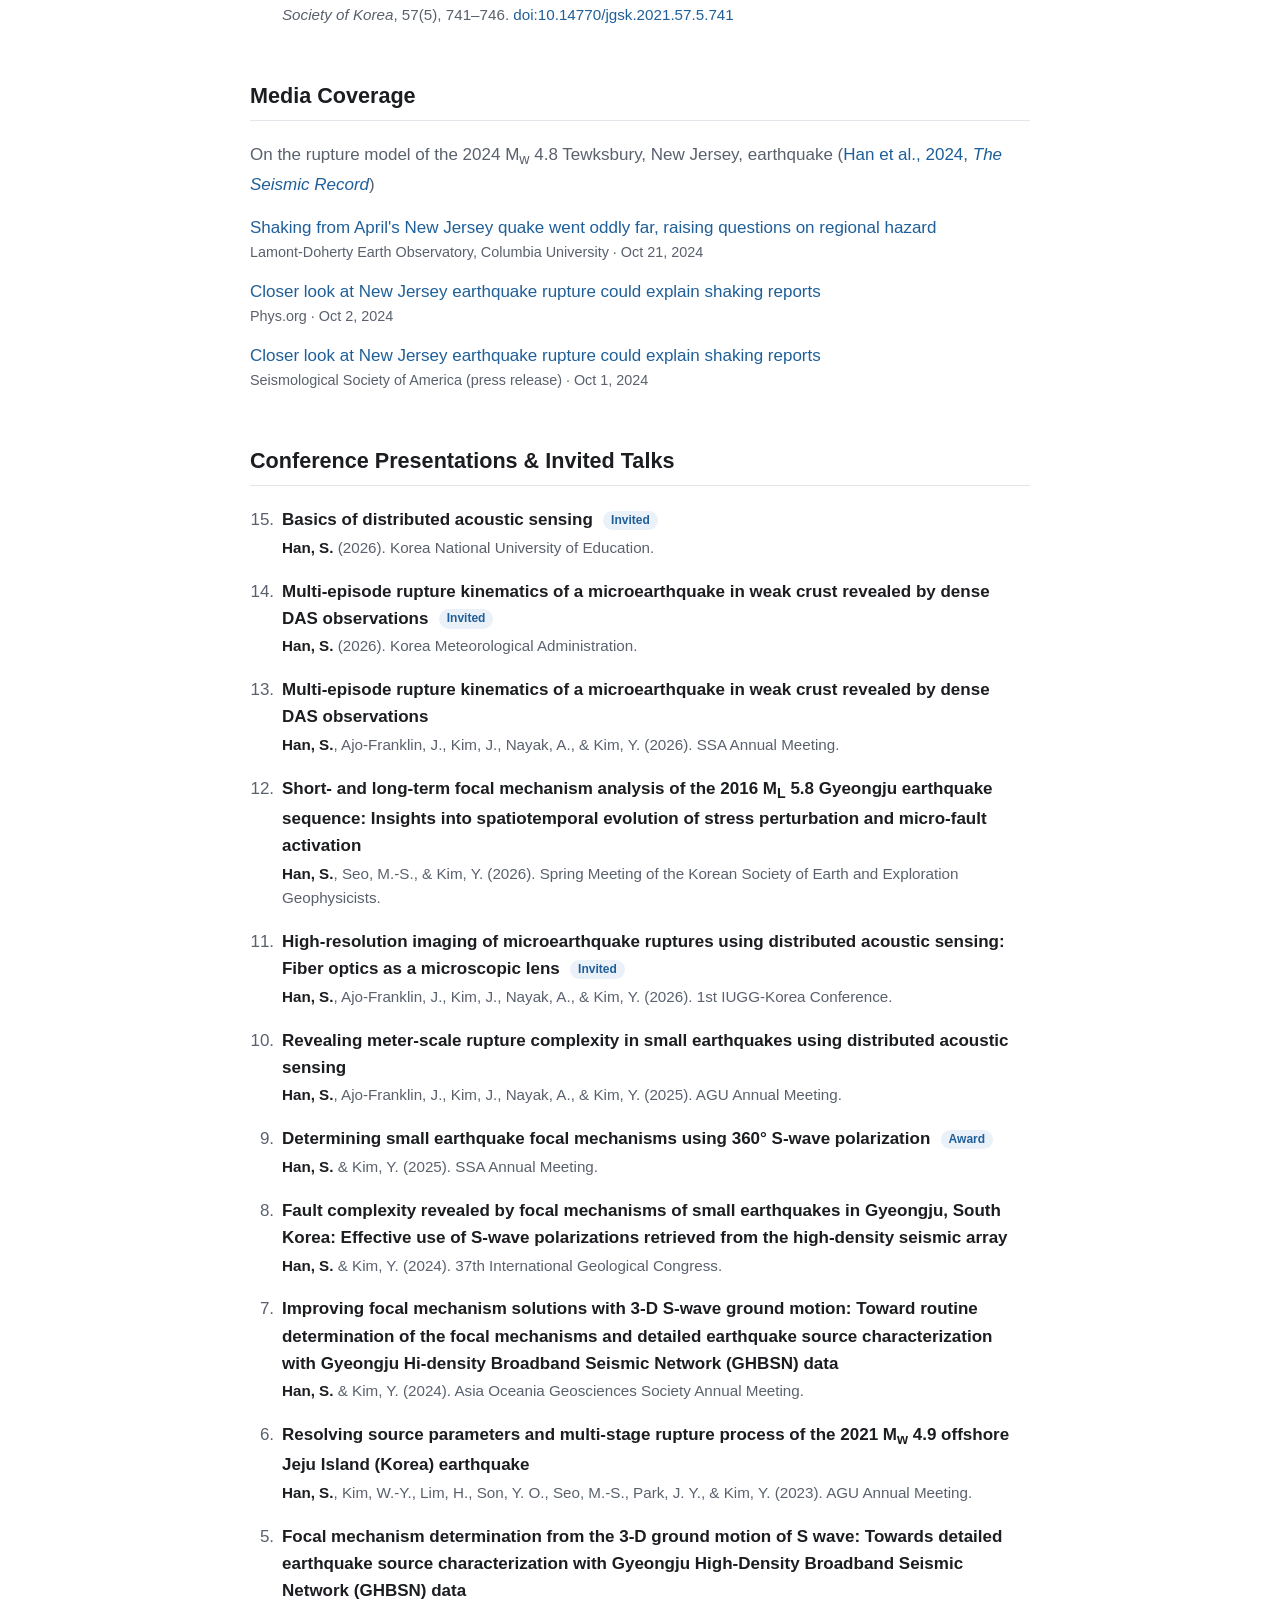
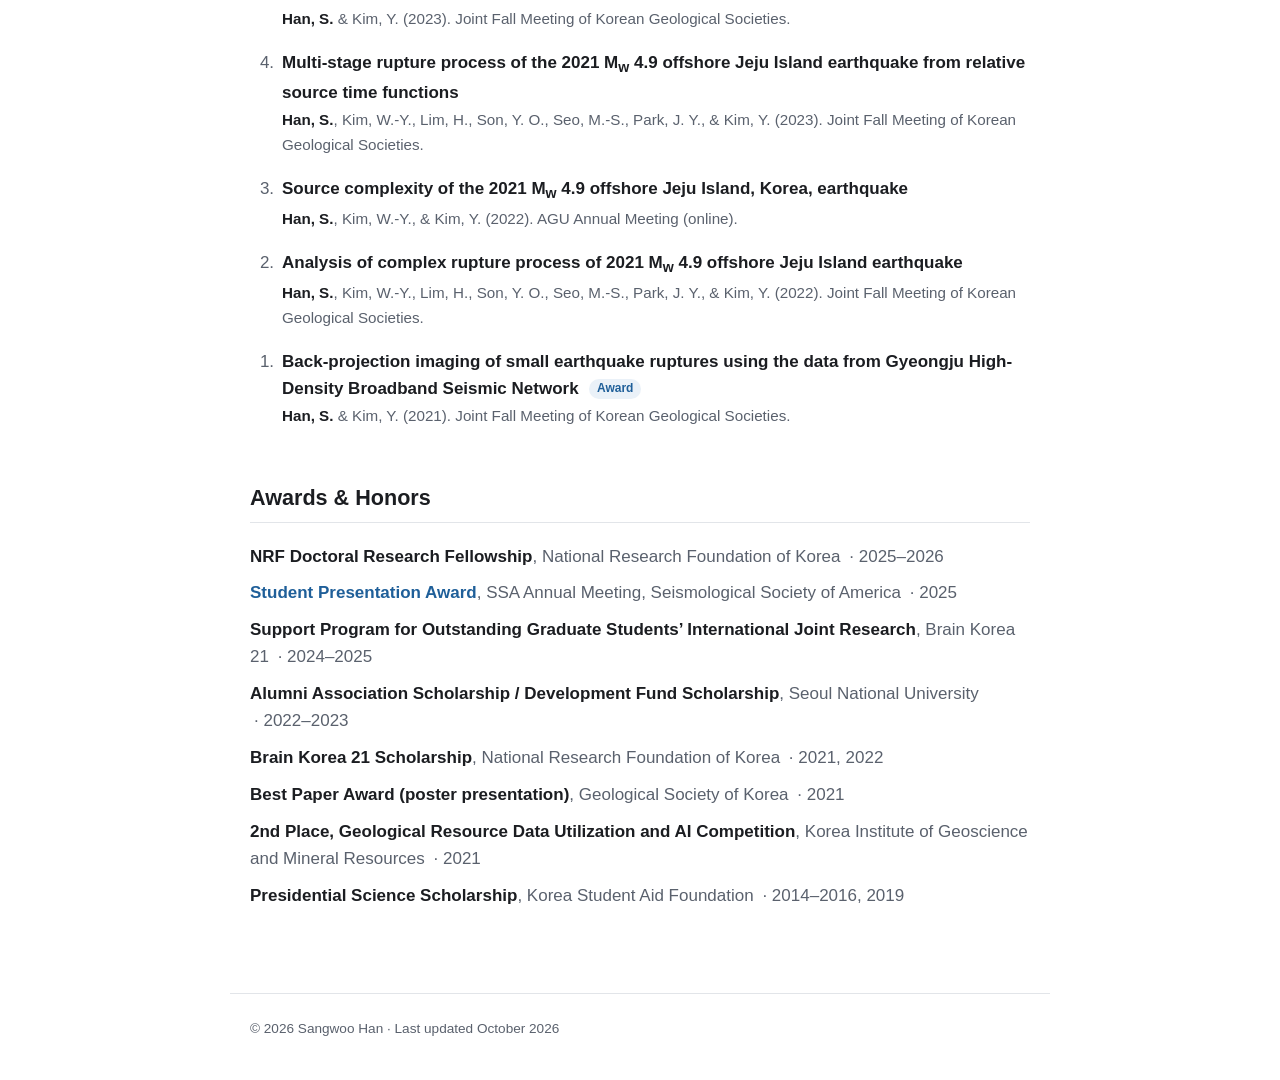
==== commit b0e4e6b1: "Add cascading-rupture sentence to the Jeju highlight Co-Authored-By: Claude Fable 5.1 <noreply@anthr" ====
--- a/index.html
+++ b/index.html
@@ -210,6 +210,8 @@
         moderate earthquake on the southern Korea–East China Sea continental shelf. Relative source time
         functions show that the first subevent started with two weak nucleation phases and
         propagated slowly and bilaterally, and that a second subevent then ruptured westward.
+        This cascading rupture of successive fault patches shows how a moderate-sized earthquake
+        can be generated in an intraplate setting.
       </p>
       <p class="links">
         <a href="https://doi.org/10.1029/2023GL106059">Paper (GRL, 2024)</a>
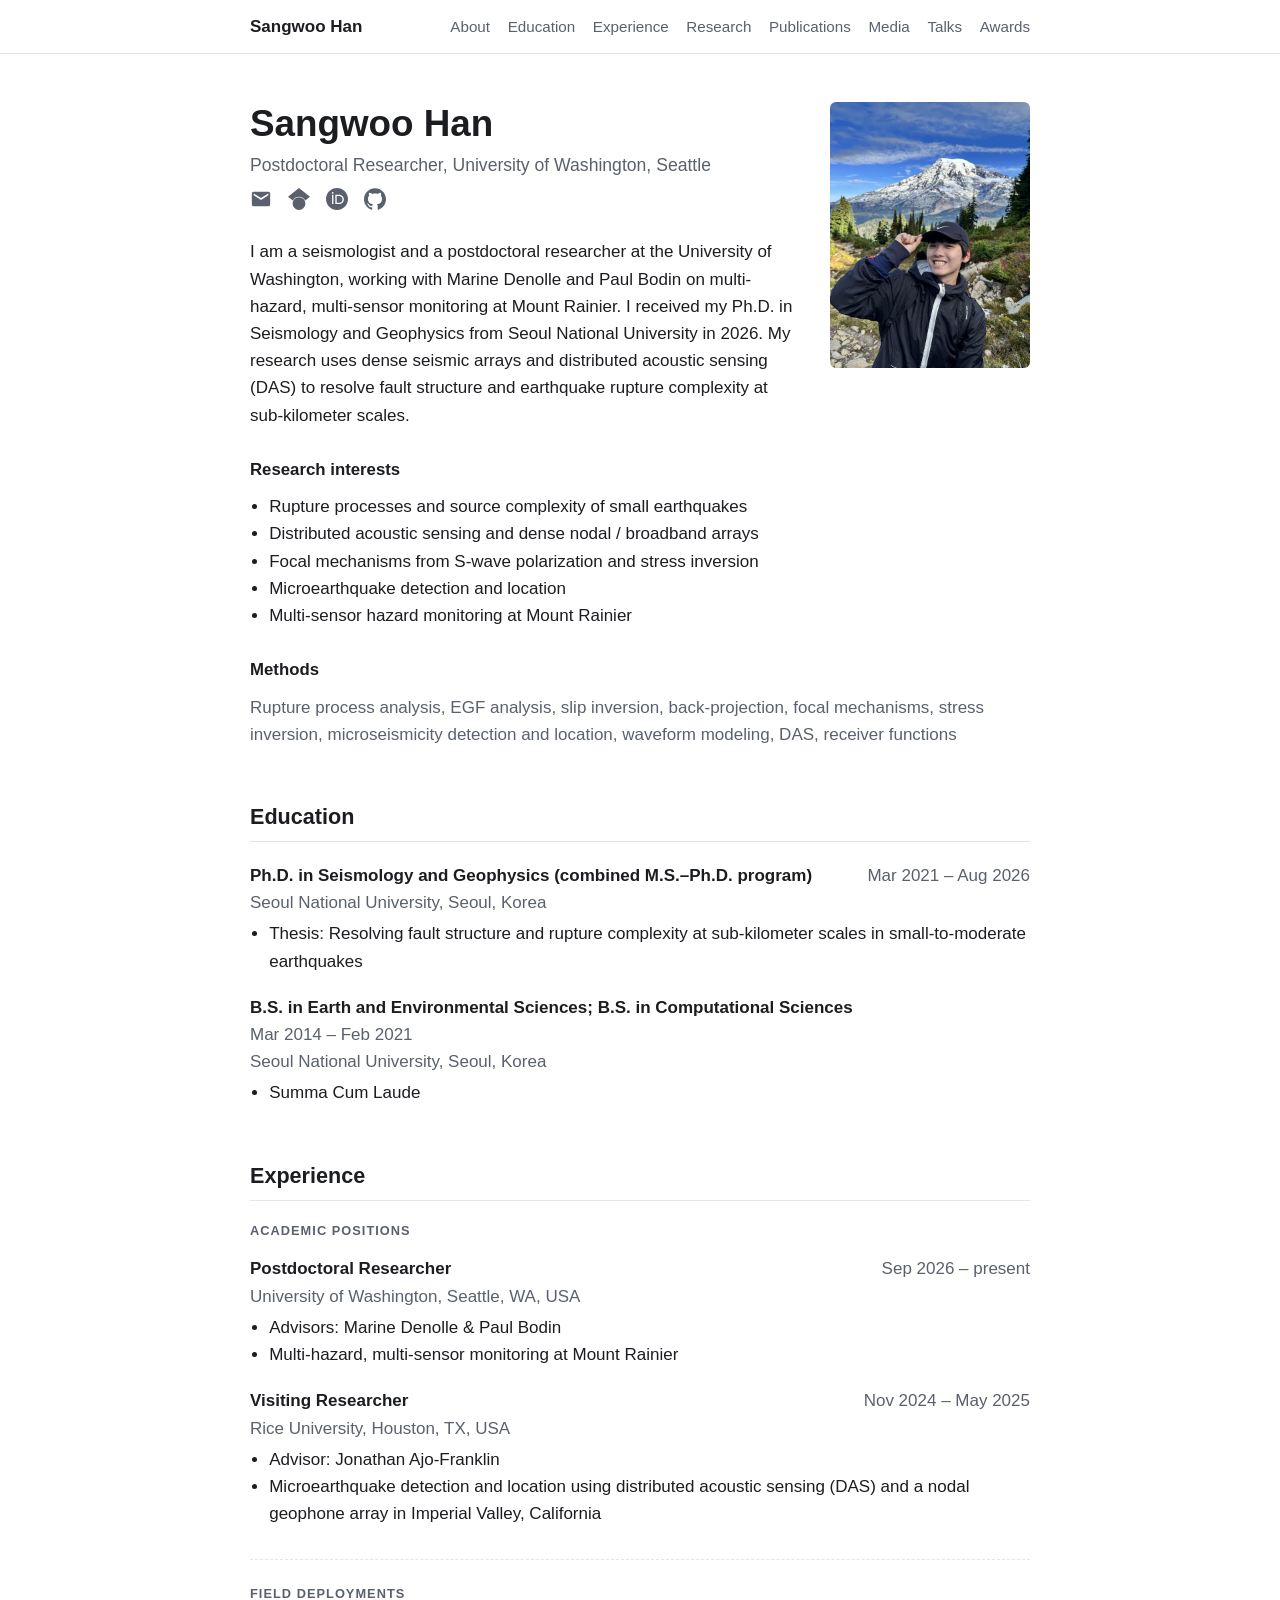
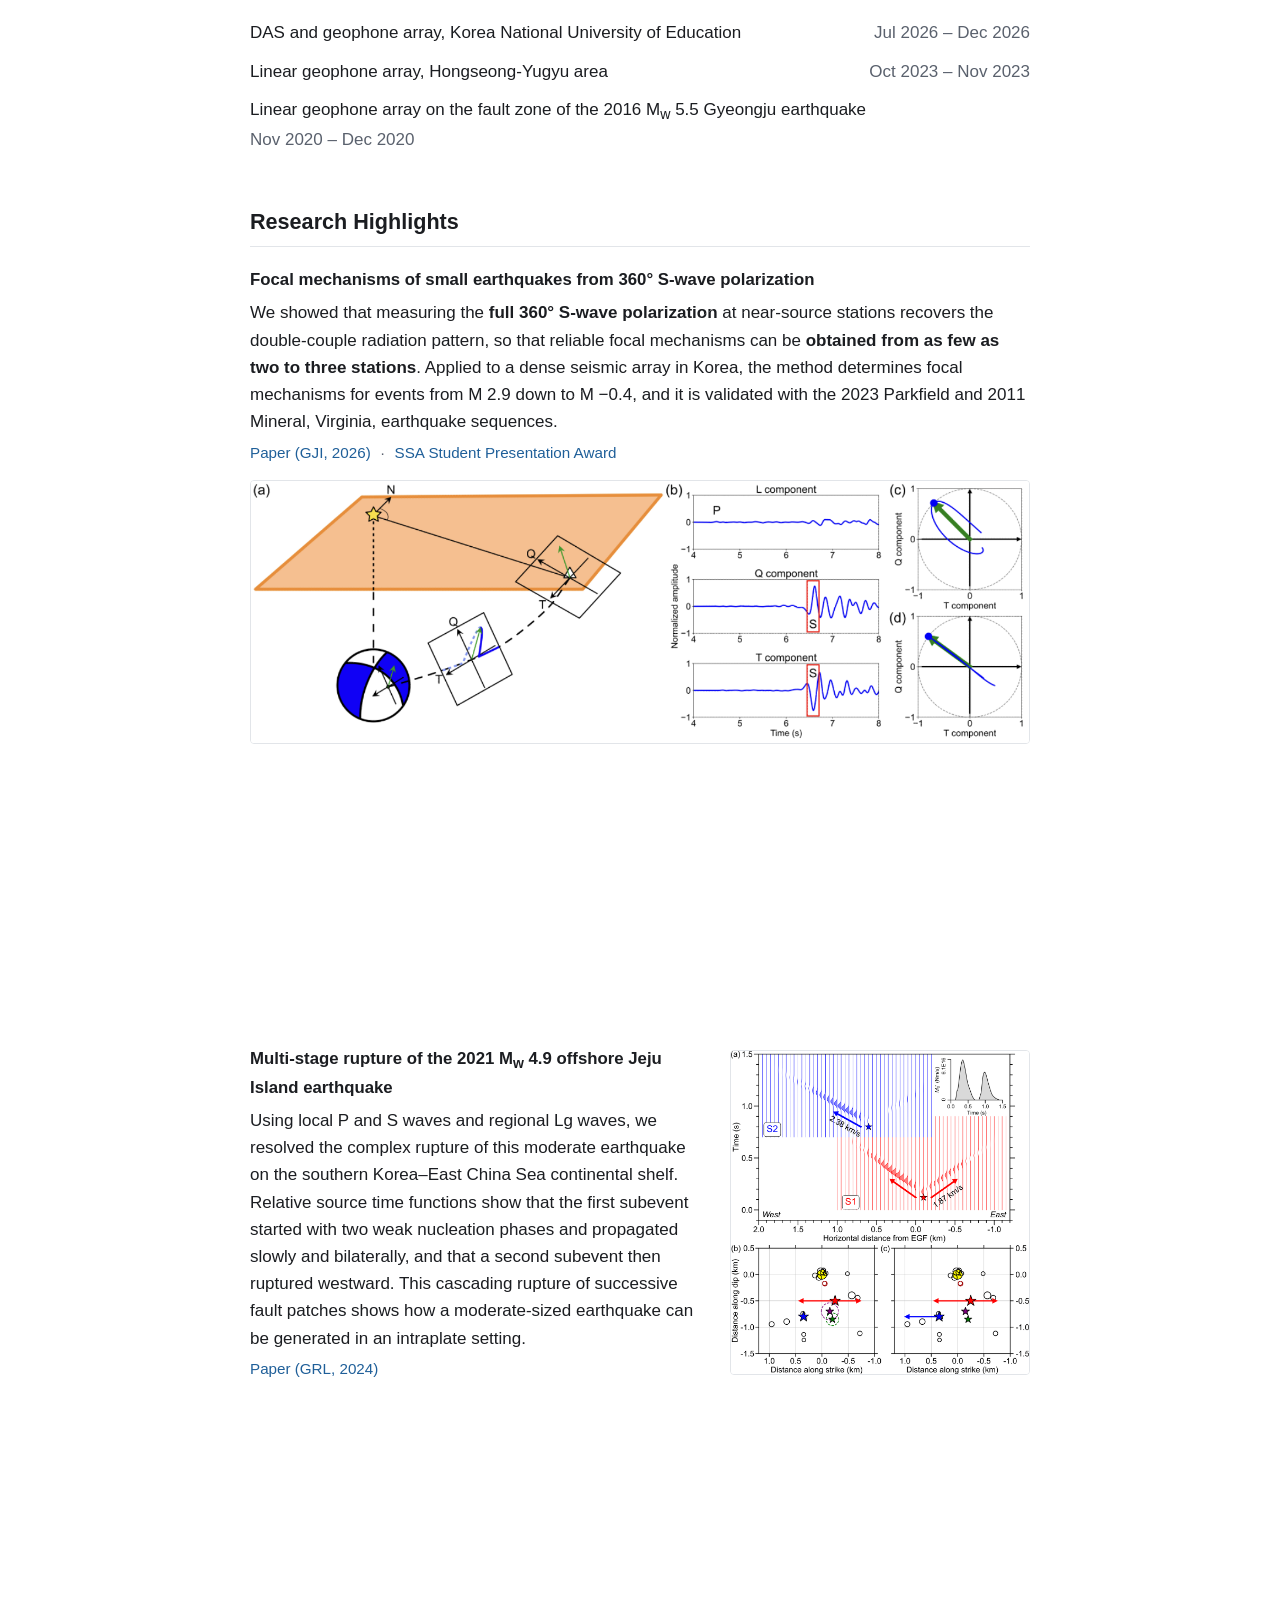
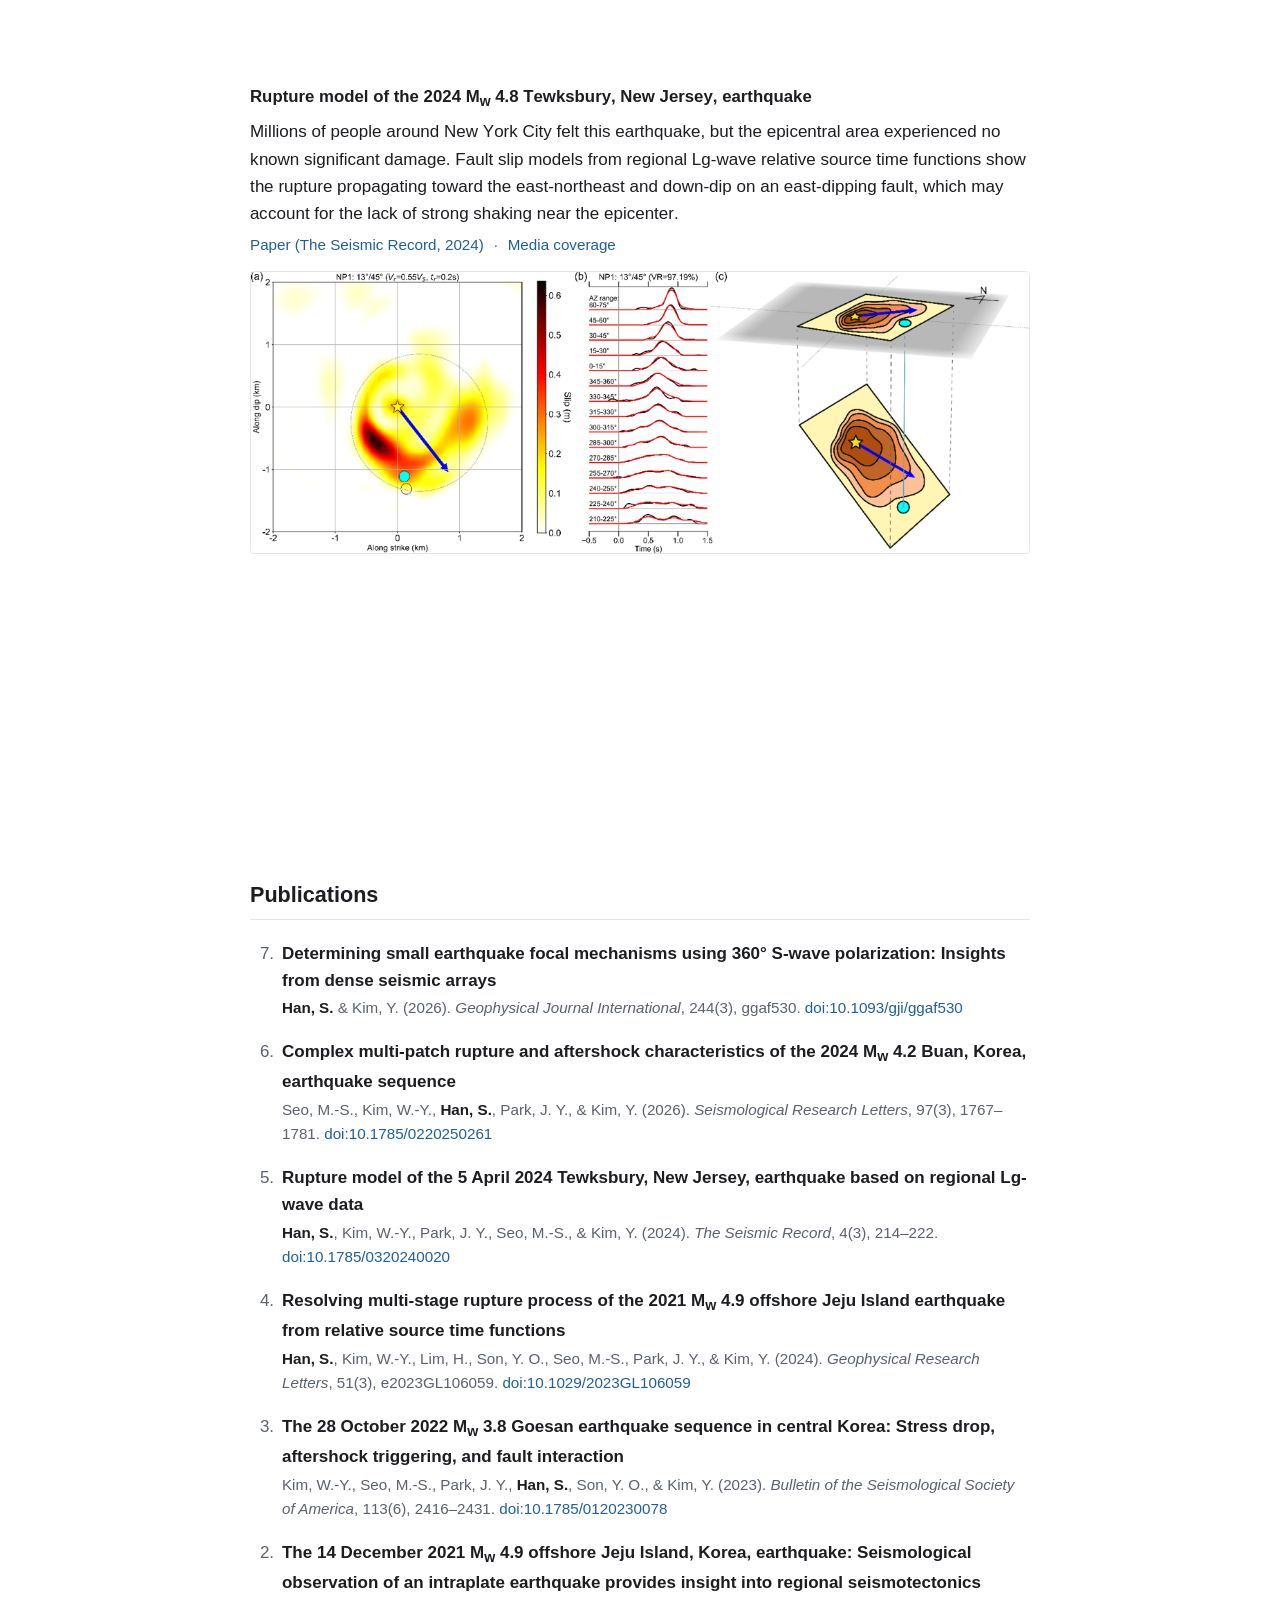
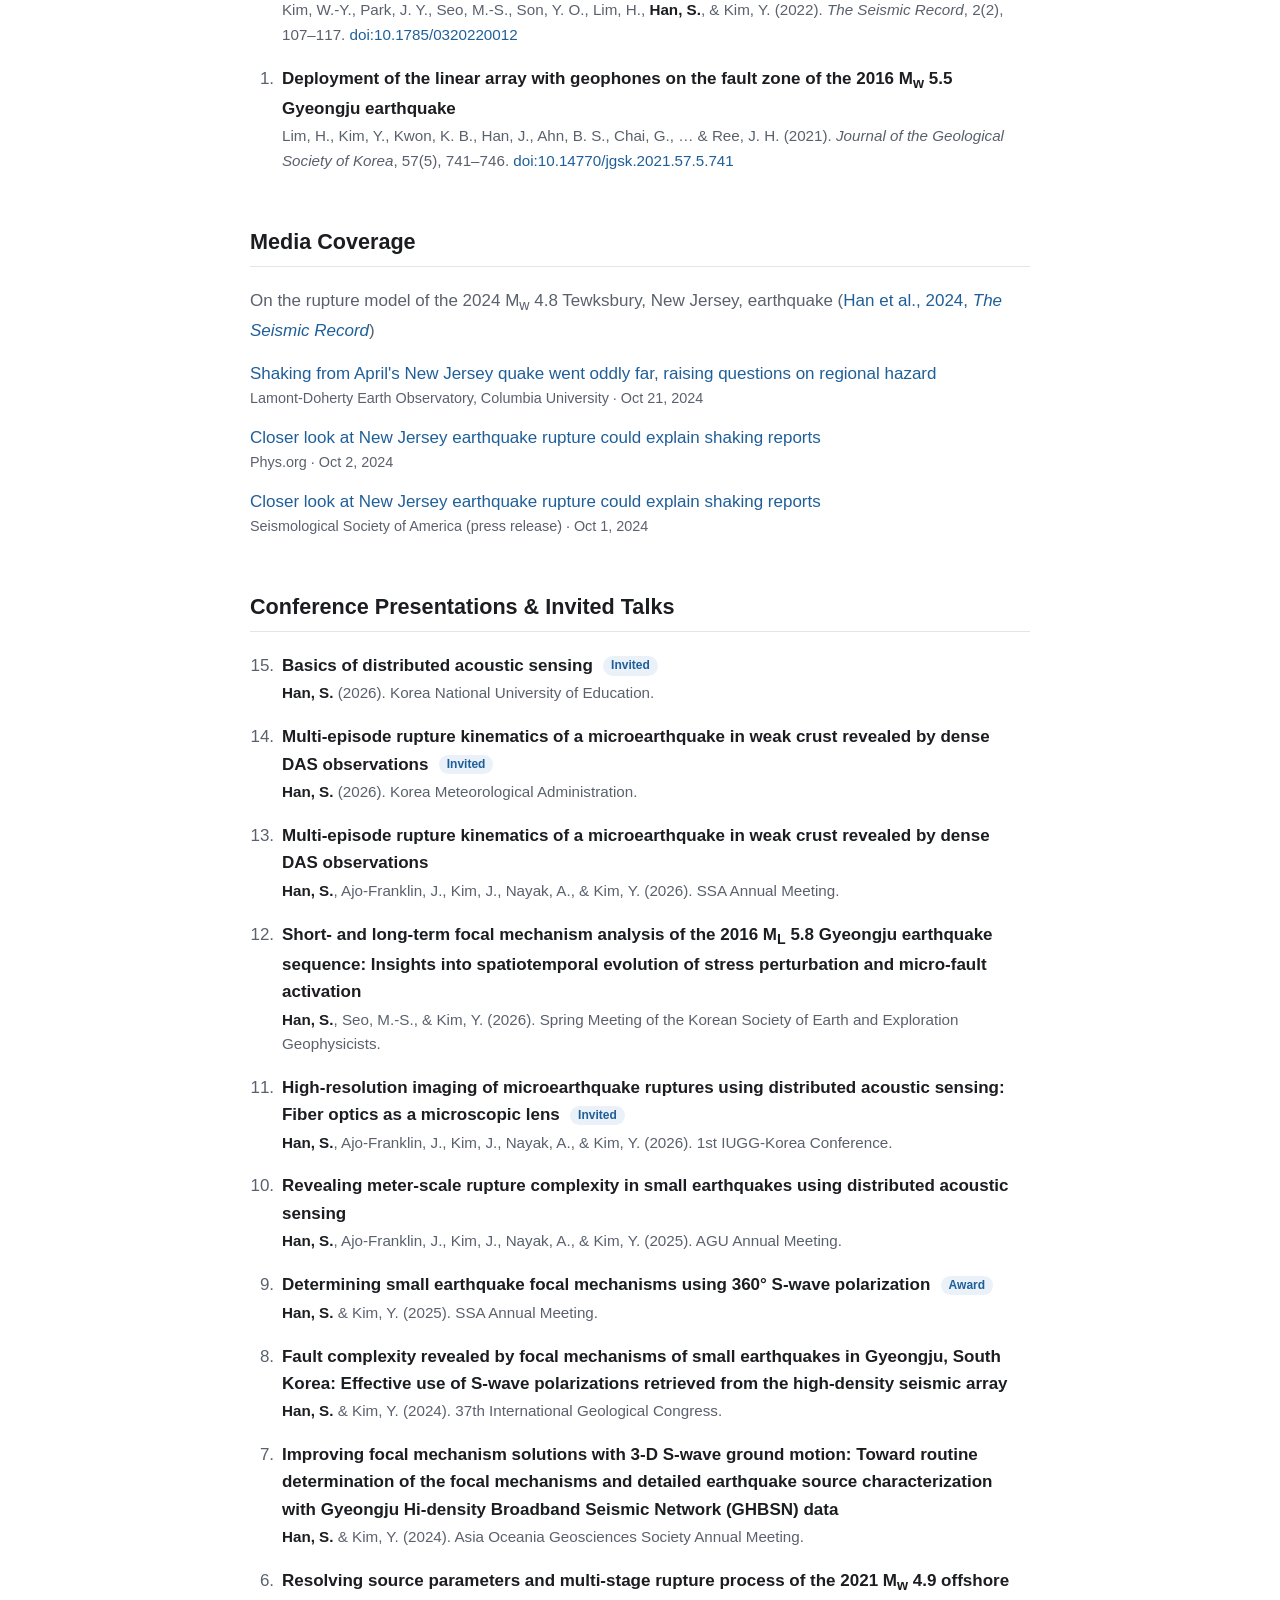
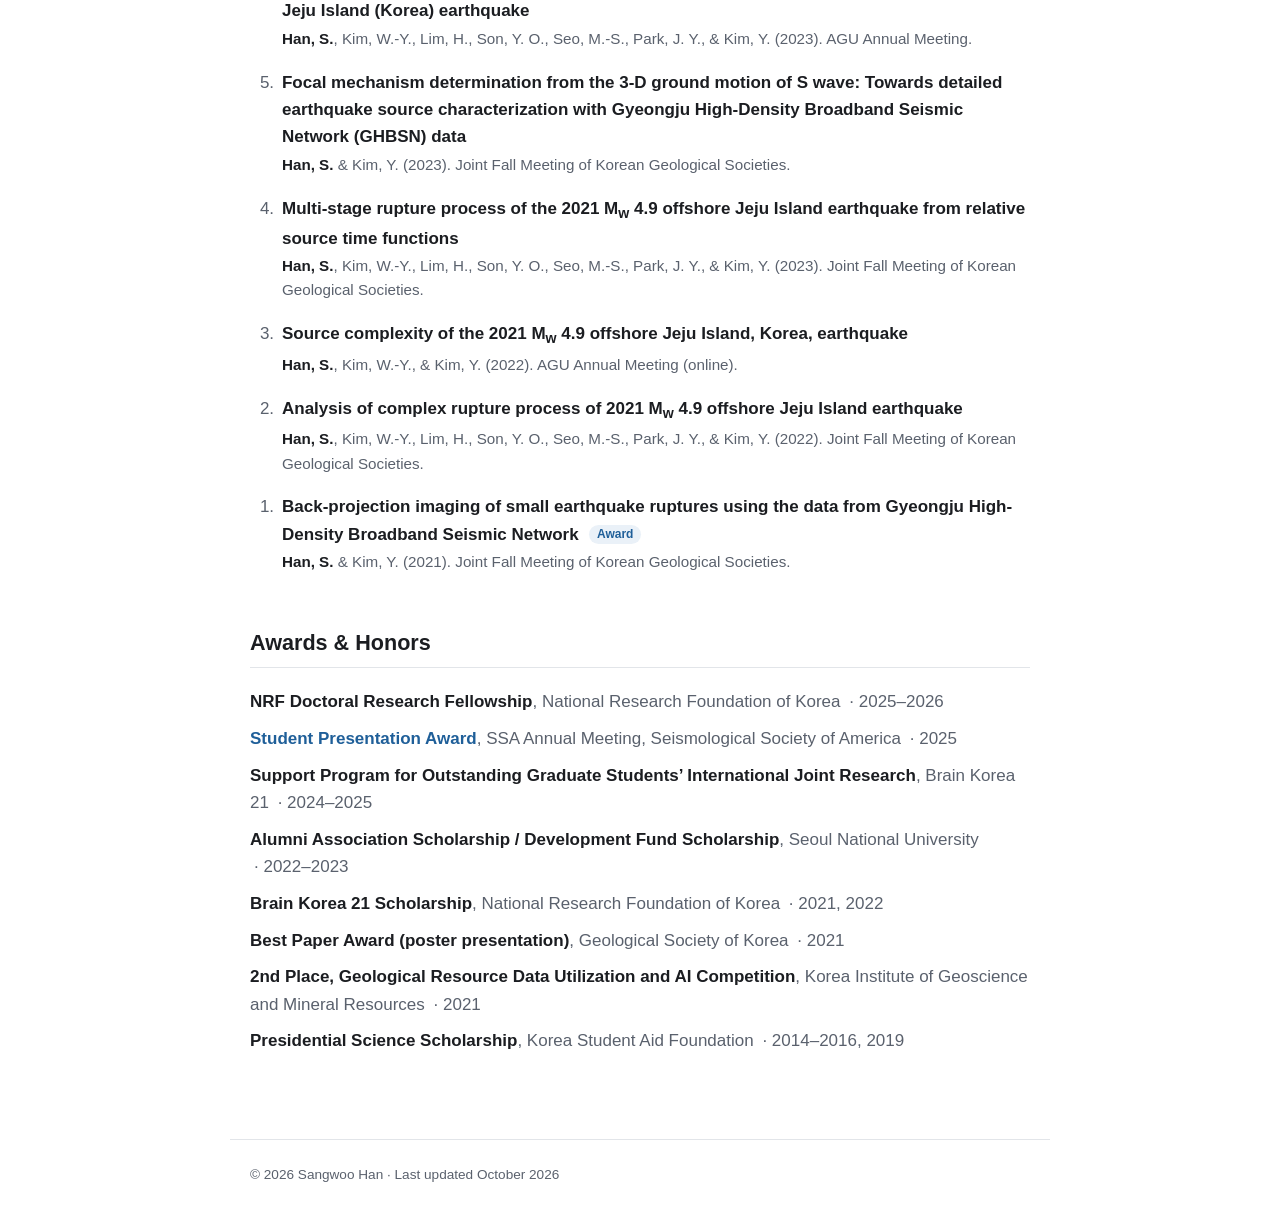
==== commit 8a62d89e: "Scroll-driven effects for the Jeju and Tewksbury highlights All three research highlights now share " ====
--- a/index.html
+++ b/index.html
@@ -16,6 +16,29 @@
   <filter id="gouge-filter" x="-10%" y="-10%" width="120%" height="120%" color-interpolation-filters="sRGB">
     <feTurbulence type="turbulence" baseFrequency="0.02 0.05" numOctaves="2" seed="11" result="noise"/>
     <feDisplacementMap in="SourceGraphic" in2="noise" scale="0" xChannelSelector="R" yChannelSelector="G"/>
+  </filter>
+  <!-- Ink smeared sideways: slightly thickened, lightly blurred glyphs with fading copies dragged to both sides -->
+  <filter id="smear-filter" x="-15%" y="-10%" width="130%" height="120%" color-interpolation-filters="sRGB">
+    <feMorphology in="SourceGraphic" operator="dilate" radius="0.5 0.3" result="ink"/>
+    <feGaussianBlur in="ink" stdDeviation="1.8 0.3" result="b"/>
+    <feOffset in="b" dx="6" dy="0" result="r1"/>
+    <feComponentTransfer in="r1" result="r1a"><feFuncA type="linear" slope="0.55"/></feComponentTransfer>
+    <feOffset in="b" dx="-6" dy="0" result="l1"/>
+    <feComponentTransfer in="l1" result="l1a"><feFuncA type="linear" slope="0.55"/></feComponentTransfer>
+    <feOffset in="b" dx="13" dy="0" result="r2"/>
+    <feComponentTransfer in="r2" result="r2a"><feFuncA type="linear" slope="0.25"/></feComponentTransfer>
+    <feOffset in="b" dx="-13" dy="0" result="l2"/>
+    <feComponentTransfer in="l2" result="l2a"><feFuncA type="linear" slope="0.25"/></feComponentTransfer>
+    <feOffset in="b" dx="20" dy="0" result="r3"/>
+    <feComponentTransfer in="r3" result="r3a"><feFuncA type="linear" slope="0.12"/></feComponentTransfer>
+    <feOffset in="b" dx="-20" dy="0" result="l3"/>
+    <feComponentTransfer in="l3" result="l3a"><feFuncA type="linear" slope="0.12"/></feComponentTransfer>
+    <feMerge>
+      <feMergeNode in="l3a"/><feMergeNode in="r3a"/>
+      <feMergeNode in="l2a"/><feMergeNode in="r2a"/>
+      <feMergeNode in="l1a"/><feMergeNode in="r1a"/>
+      <feMergeNode in="b"/>
+    </feMerge>
   </filter>
 </svg>
 
@@ -178,8 +201,8 @@
   <section id="research">
     <h2>Research Highlights</h2>
 
-    <div class="fault-stage">
-    <div class="highlight fault-pin">
+    <div class="stage" data-effect="fault">
+    <div class="highlight stage-pin">
       <div class="fault">
         <div class="fault-content">
           <h3>Focal mechanisms of small earthquakes from 360° S-wave polarization</h3>
@@ -200,42 +223,56 @@
       <img class="figure" src="images/highlight-swave-polarization.png" width="1326" height="446"
            alt="Schematic of measuring S-wave polarization at a station, with L, Q, and T component waveforms and S-wave particle motion">
     </div>
-    <div class="fault-spacer" aria-hidden="true"></div>
-    </div>
-
-    <div class="highlight">
-      <h3>Multi-stage rupture of the 2021 M<sub>w</sub> 4.9 offshore Jeju Island earthquake</h3>
-      <p>
-        Using local P and S waves and regional Lg waves, we resolved the complex rupture of this
-        moderate earthquake on the southern Korea–East China Sea continental shelf. Relative source time
-        functions show that the first subevent started with two weak nucleation phases and
-        propagated slowly and bilaterally, and that a second subevent then ruptured westward.
-        This cascading rupture of successive fault patches shows how a moderate-sized earthquake
-        can be generated in an intraplate setting.
-      </p>
-      <p class="links">
-        <a href="https://doi.org/10.1029/2023GL106059">Paper (GRL, 2024)</a>
-      </p>
+    <div class="stage-spacer" aria-hidden="true"></div>
+    </div>
+
+    <div class="stage" data-effect="rupture">
+    <div class="highlight highlight-side stage-pin">
+      <div class="rupture">
+        <div class="rupture-content">
+          <h3>Multi-stage rupture of the 2021 M<sub>w</sub> 4.9 offshore Jeju Island earthquake</h3>
+          <p>
+            Using local P and S waves and regional Lg waves, we resolved the complex rupture of this
+            moderate earthquake on the southern Korea–East China Sea continental shelf. Relative source time
+            functions show that the first subevent started with two weak nucleation phases and
+            propagated slowly and bilaterally, and that a second subevent then ruptured westward.
+            This cascading rupture of successive fault patches shows how a moderate-sized earthquake
+            can be generated in an intraplate setting.
+          </p>
+          <p class="links">
+            <a href="https://doi.org/10.1029/2023GL106059">Paper (GRL, 2024)</a>
+          </p>
+        </div>
+      </div>
       <img class="figure figure-narrow" src="images/highlight-jeju-rupture.png" width="1126" height="1219"
            alt="Fault-slip inversion of subevents S1 and S2 with rupture velocities, moment rate function with two peaks, and subevent locations along strike and dip">
     </div>
-
-    <div class="highlight">
-      <h3>Rupture model of the 2024 M<sub>w</sub> 4.8 Tewksbury, New Jersey, earthquake</h3>
-      <p>
-        Millions of people around New York City felt this earthquake, but the epicentral area
-        experienced no known significant damage. Fault slip models from regional Lg-wave relative
-        source time functions show the rupture propagating toward the east-northeast and down-dip
-        on an east-dipping fault, which may account for the lack of strong shaking near the
-        epicenter.
-      </p>
-      <p class="links">
-        <a href="https://doi.org/10.1785/0320240020">Paper (The Seismic Record, 2024)</a>
-        <span aria-hidden="true">·</span>
-        <a href="#media">Media coverage</a>
-      </p>
+    <div class="stage-spacer" aria-hidden="true"></div>
+    </div>
+
+    <div class="stage" data-effect="wave">
+    <div class="highlight stage-pin">
+      <div class="wave">
+        <div class="wave-content">
+          <h3>Rupture model of the 2024 M<sub>w</sub> 4.8 Tewksbury, New Jersey, earthquake</h3>
+          <p>
+            Millions of people around New York City felt this earthquake, but the epicentral area
+            experienced no known significant damage. Fault slip models from regional Lg-wave relative
+            source time functions show the rupture propagating toward the east-northeast and down-dip
+            on an east-dipping fault, which may account for the lack of strong shaking near the
+            epicenter.
+          </p>
+          <p class="links">
+            <a href="https://doi.org/10.1785/0320240020">Paper (The Seismic Record, 2024)</a>
+            <span aria-hidden="true">·</span>
+            <a href="#media">Media coverage</a>
+          </p>
+        </div>
+      </div>
       <img class="figure" src="images/highlight-tewksbury-slip.png" width="1125" height="405"
            alt="Slip distribution on the fault plane, observed and synthetic Lg-wave source time functions by azimuth, and a 3D sketch of down-dip rupture">
+    </div>
+    <div class="stage-spacer" aria-hidden="true"></div>
     </div>
   </section>
 
@@ -389,211 +426,7 @@
   <p>© 2026 Sangwoo Han · Last updated October 2026</p>
 </footer>
 
-<script>
-(function () {
-  var btn = document.querySelector('.email-btn');
-  var pop = document.getElementById('email-popover');
-  if (!btn || !pop) return;
-
-  function isOpen() { return pop.classList.contains('open'); }
-  function setOpen(open) {
-    pop.classList.toggle('open', open);
-    btn.setAttribute('aria-expanded', String(open));
-  }
-  btn.addEventListener('click', function (e) {
-    e.stopPropagation();
-    setOpen(!isOpen());
-  });
-  document.addEventListener('click', function (e) {
-    if (isOpen() && !pop.contains(e.target)) setOpen(false);
-  });
-  document.addEventListener('keydown', function (e) {
-    if (e.key === 'Escape' && isOpen()) { setOpen(false); btn.focus(); }
-  });
-
-  var copy = pop.querySelector('.copy-btn');
-  if (copy && navigator.clipboard) {
-    var label = copy.querySelector('.copy-label');
-    var timer = null;
-    copy.addEventListener('click', function () {
-      navigator.clipboard.writeText(copy.dataset.copy).then(function () {
-        copy.classList.add('copied');
-        label.textContent = 'Copied';
-        clearTimeout(timer);
-        timer = setTimeout(function () {
-          copy.classList.remove('copied');
-          label.textContent = 'Copy';
-        }, 1600);
-      });
-    });
-  } else if (copy) {
-    copy.hidden = true;
-  }
-})();
-
-/* Fault-slip effect, scroll-driven.
-   The first research highlight pins at the top of the viewport while the
-   scroll distance of .fault-spacer (10 lines) plays out an earthquake cycle:
-     0 .. 60 %  interseismic loading: the far field creeps a little and the
-                gouge zone between the two blocks shears elastically;
-     60 %       coseismic rupture: sudden slip, the gouge is crushed, and the
-                whole block shakes (P-wave wiggle, S-wave burst, coda decay);
-     60 .. 100 % postseismic: logarithmic afterslip and two smaller aftershocks.
-   Text is split into three clipped copies: block A (upper-left side),
-   block B (lower-right side), and the gouge band G between them. */
-(function () {
-  var stage = document.querySelector('.fault-stage');
-  var pin = stage && stage.querySelector('.fault-pin');
-  var fault = stage && stage.querySelector('.fault');
-  var content = fault && fault.querySelector('.fault-content');
-  var spacer = stage && stage.querySelector('.fault-spacer');
-  var disp = document.querySelector('#gouge-filter feDisplacementMap');
-  if (!stage || !pin || !fault || !content || !spacer) return;
-
-  var DIP = 32 * Math.PI / 180;      /* fault angle from horizontal */
-  var P_RUPTURE = 0.6;               /* scroll fraction at which the mainshock occurs */
-  var PRESLIP = 0.1;                 /* fraction of total slip taken up before the mainshock */
-  var COSEISMIC = 0.88;              /* fraction reached by the mainshock itself */
-  var AFTERSLIP_K = 60;              /* steepness of the logarithmic afterslip */
-  var CRUMPLE_MAX = 2.4;             /* displacement-map scale for the crushed gouge */
-  var SHOCKS = [                     /* mainshock and aftershocks: [progress, amplitude] */
-    [P_RUPTURE, 1], [0.78, 0.45], [0.92, 0.25]
-  ];
-
-  /* Build block B and gouge G as copies of the original (block A). */
-  function makeLayer(cls) {
-    var el = content.cloneNode(true);
-    el.classList.add('fault-layer', cls);
-    el.setAttribute('aria-hidden', 'true');
-    Array.prototype.forEach.call(el.querySelectorAll('a, button'), function (a) { a.tabIndex = -1; });
-    fault.appendChild(el);
-    return el;
-  }
-  var layerB = makeLayer('fault-b');
-  var layerG = makeLayer('fault-g');
-
-  /* Geometry: fault line through the centre of the text block, dipping from
-     upper-right to lower-left. u = unit vector along the fault (up-right),
-     n = unit normal pointing to the lower-right side. */
-  var geo = { W: 0, H: 0, S: 0, w: 0, ux: Math.cos(DIP), uy: -Math.sin(DIP), nx: Math.sin(DIP), ny: Math.cos(DIP) };
-
-  function clipHalfPlane(poly, ax, ay, c) {        /* keep points with ax*x + ay*y <= c */
-    var out = [];
-    for (var i = 0; i < poly.length; i++) {
-      var P = poly[i], Q = poly[(i + 1) % poly.length];
-      var dP = ax * P[0] + ay * P[1] - c, dQ = ax * Q[0] + ay * Q[1] - c;
-      if (dP <= 0) out.push(P);
-      if ((dP < 0 && dQ > 0) || (dP > 0 && dQ < 0)) {
-        var t = dP / (dP - dQ);
-        out.push([P[0] + t * (Q[0] - P[0]), P[1] + t * (Q[1] - P[1])]);
-      }
-    }
-    return out;
-  }
-  function toClipPath(poly) {
-    if (poly.length < 3) return 'polygon(0 0, 0 0, 0 0)';
-    return 'polygon(' + poly.map(function (P) { return P[0].toFixed(1) + 'px ' + P[1].toFixed(1) + 'px'; }).join(', ') + ')';
-  }
-
-  function measure() {
-    var W = content.offsetWidth, H = content.offsetHeight;
-    var para = content.querySelector('p') || content;
-    var cs = getComputedStyle(para);
-    var lineHeight = parseFloat(cs.lineHeight) || 24;
-    var probe = document.createElement('span');
-    probe.style.cssText = 'position:absolute;visibility:hidden;width:2ch;height:0;';
-    para.appendChild(probe);
-    var w = probe.offsetWidth || parseFloat(cs.fontSize) * 1.1;   /* gouge width: two characters */
-    para.removeChild(probe);
-
-    geo.W = W; geo.H = H; geo.w = w;
-    geo.S = (0.5 * lineHeight) / Math.sin(DIP);     /* total slip: half a line of vertical offset */
-
-    var rect = [[0, 0], [W, 0], [W, H], [0, H]];
-    var cx = W / 2, cy = H / 2, nc = geo.nx * cx + geo.ny * cy;   /* n . centre */
-    var A = clipHalfPlane(rect, geo.nx, geo.ny, nc - w / 2);                  /* d <= -w/2 */
-    var B = clipHalfPlane(rect, -geo.nx, -geo.ny, -(nc + w / 2));             /* d >=  w/2 */
-    var G = clipHalfPlane(clipHalfPlane(rect, geo.nx, geo.ny, nc + w / 2), -geo.nx, -geo.ny, -(nc - w / 2));
-    content.style.clipPath = toClipPath(A);
-    layerB.style.clipPath = toClipPath(B);
-    layerG.style.clipPath = toClipPath(G);
-    layerG.style.transformOrigin = cx + 'px ' + cy + 'px';
-  }
-
-  /* Rendering state */
-  var pinTop = 0, lastP = -1, ruptured = false, crumple = 0, crumpleTarget = 0, crumpleRaf = null;
-  var fired = SHOCKS.map(function () { return false; });
-
-  function slipFraction(p) {
-    if (p < P_RUPTURE) return PRESLIP * (p / P_RUPTURE);
-    var t = (p - P_RUPTURE) / (1 - P_RUPTURE);
-    return COSEISMIC + (1 - COSEISMIC) * Math.log(1 + AFTERSLIP_K * t) / Math.log(1 + AFTERSLIP_K);
-  }
-
-  function shake(amplitude) {
-    pin.style.setProperty('--shake', amplitude);
-    pin.classList.remove('shaking');
-    void pin.offsetWidth;                                   /* restart the animation */
-    pin.classList.add('shaking');
-  }
-  pin.addEventListener('animationend', function () { pin.classList.remove('shaking'); });
-
-  function setCrumple(target) {
-    crumpleTarget = target;
-    if (!disp || crumpleRaf) return;
-    var step = function () {
-      crumple += (crumpleTarget - crumple) * 0.25;
-      if (Math.abs(crumpleTarget - crumple) < 0.05) crumple = crumpleTarget;
-      disp.setAttribute('scale', (crumple * CRUMPLE_MAX).toFixed(2));
-      crumpleRaf = crumple === crumpleTarget ? null : requestAnimationFrame(step);
-    };
-    crumpleRaf = requestAnimationFrame(step);
-  }
-
-  function render(p) {
-    var f = slipFraction(p);
-    var half = geo.S * f / 2;
-    var dx = (geo.ux * half).toFixed(2), dy = (geo.uy * half).toFixed(2);
-    content.style.transform = 'translate(' + dx + 'px, ' + dy + 'px)';
-    layerB.style.transform = 'translate(' + (-dx) + 'px, ' + (-dy) + 'px)';
-    /* Gouge: simple shear in the fault frame that joins block A to block B. */
-    var skew = -Math.atan2(geo.S * f, geo.w);
-    var dip = (DIP * 180 / Math.PI).toFixed(2) + 'deg';
-    layerG.style.transform = 'rotate(-' + dip + ') skewX(' + (skew * 180 / Math.PI).toFixed(2) + 'deg) rotate(' + dip + ')';
-
-    var nowRuptured = p >= P_RUPTURE;
-    if (nowRuptured !== ruptured) {
-      ruptured = nowRuptured;
-      fault.classList.toggle('ruptured', ruptured);
-      setCrumple(ruptured ? 1 : 0);
-    }
-    SHOCKS.forEach(function (sh, i) {
-      if (!fired[i] && p >= sh[0] && lastP >= 0 && lastP < sh[0]) { fired[i] = true; shake(sh[1]); }
-      else if (fired[i] && p < sh[0] - 0.05) fired[i] = false;
-    });
-    lastP = p;
-  }
-
-  function onScroll() {
-    var top = stage.getBoundingClientRect().top;
-    var D = spacer.offsetHeight || 1;
-    var p = Math.min(1, Math.max(0, (pinTop - top) / D));
-    if (p !== lastP) render(p);
-  }
-  function onResize() {
-    pinTop = parseFloat(getComputedStyle(pin).top) || 0;
-    measure();
-    lastP = -1;
-    onScroll();
-  }
-
-  window.addEventListener('scroll', onScroll, { passive: true });
-  window.addEventListener('resize', onResize);
-  window.addEventListener('load', onResize);
-  if (document.fonts && document.fonts.ready) document.fonts.ready.then(onResize);
-  onResize();
-})();
-</script>
+<script src="script.js" defer></script>
 
 </body>
 </html>
--- a/style.css
+++ b/style.css
@@ -198,16 +198,26 @@
 }
 .highlight .figure-narrow { max-width: 480px; }
 
-/* Fault-slip effect (see script in index.html) */
-.fault-stage { margin-bottom: 1.9rem; }
-.fault-pin {
+/* Pinned scroll stages for the research highlight effects (see script.js) */
+.stage { margin-bottom: 1.9rem; }
+.stage-pin {
   position: sticky;
   top: 4.5rem;
   margin-bottom: 0;
   --shake: 1;
 }
-.fault-spacer { height: 16em; }         /* 10 lines of scroll drive the effect */
-
+.stage-spacer { height: 16em; }         /* 10 lines of scroll drive each effect */
+
+/* Jeju highlight: tall figure beside the text so the pinned block fits the viewport */
+.highlight-side {
+  display: grid;
+  grid-template-columns: minmax(0, 1fr) 300px;
+  gap: 1.75rem;
+  align-items: start;
+}
+.highlight-side .figure { margin-top: 0.25rem; }
+
+/* Effect 1: fault slip */
 .fault { position: relative; }
 .fault-content {
   will-change: transform;
@@ -228,7 +238,7 @@
 }
 
 /* Ground shaking: a small P-wave wiggle, a larger S-wave burst, then a decaying coda */
-.fault-pin.shaking { animation: quake 1.1s linear both; }
+.stage-pin.shaking { animation: quake 1.1s linear both; }
 @keyframes quake {
   0%   { transform: translate(0, 0); }
   5%   { transform: translate(0, calc(-1.2px * var(--shake))); }
@@ -247,10 +257,59 @@
   100% { transform: translate(0, 0); }
 }
 
+/* Effect 2: cascading rupture with ink smear */
+.rupture { position: relative; }
+.rupture-layer {
+  position: absolute;
+  inset: 0;
+  pointer-events: none;
+  filter: url(#smear-filter);
+  -webkit-mask-repeat: no-repeat;
+  mask-repeat: no-repeat;
+}
+
+/* Effect 3: passing seismic waves */
+.wave .w { display: inline-block; white-space: nowrap; }
+.wave .c { display: inline-block; }
+.wave .w.p-hit { animation: p-kick 0.5s ease-out both; }
+.wave .c.s-hit { animation: s-kick var(--dur, 2s) linear both; }
+@keyframes p-kick {
+  0%   { transform: translateX(0); }
+  20%  { transform: translateX(var(--px, 3px)); }
+  50%  { transform: translateX(calc(var(--px, 3px) * -0.45)); }
+  80%  { transform: translateX(calc(var(--px, 3px) * 0.15)); }
+  100% { transform: translateX(0); }
+}
+@keyframes s-kick {
+  0%   { transform: translate(0, 0) rotate(0deg); animation-timing-function: ease-out; }
+  5%   { transform: translate(var(--kx, 0px), var(--ky, 8px)) rotate(var(--kr, 0deg)); animation-timing-function: ease-in-out; }
+  22%  { transform: translate(calc(var(--kx, 0px) * -0.62), calc(var(--ky, 8px) * -0.62)) rotate(calc(var(--kr, 0deg) * -0.6)); animation-timing-function: ease-in-out; }
+  40%  { transform: translate(calc(var(--kx, 0px) * 0.38), calc(var(--ky, 8px) * 0.38)) rotate(calc(var(--kr, 0deg) * 0.35)); animation-timing-function: ease-in-out; }
+  58%  { transform: translate(calc(var(--kx, 0px) * -0.22), calc(var(--ky, 8px) * -0.22)) rotate(calc(var(--kr, 0deg) * -0.2)); animation-timing-function: ease-in-out; }
+  76%  { transform: translate(calc(var(--kx, 0px) * 0.12), calc(var(--ky, 8px) * 0.12)) rotate(calc(var(--kr, 0deg) * 0.1)); animation-timing-function: ease-in-out; }
+  90%  { transform: translate(calc(var(--kx, 0px) * -0.05), calc(var(--ky, 8px) * -0.05)) rotate(0deg); animation-timing-function: ease-in-out; }
+  100% { transform: translate(0, 0) rotate(0deg); }
+}
+
+/* Visually hidden but available to assistive technology */
+.sr-only {
+  position: absolute;
+  width: 1px;
+  height: 1px;
+  margin: -1px;
+  padding: 0;
+  overflow: hidden;
+  clip: rect(0, 0, 0, 0);
+  white-space: nowrap;
+  border: 0;
+}
+
 @media (prefers-reduced-motion: reduce) {
-  .fault-pin.shaking { animation: none; }
+  .stage-pin.shaking { animation: none; }
   .fault-content, .fault-layer,
   .fault.ruptured .fault-content, .fault.ruptured .fault-layer { transition: none; }
+  .rupture-layer { display: none; }
+  .wave .w.p-hit, .wave .c.s-hit { animation: none; }
 }
 
 /* Media coverage */
@@ -340,6 +399,8 @@
   .items { padding-left: 1.5rem; }
   .intro-head { grid-template-columns: 1fr; gap: 1.25rem; }
   .portrait { order: -1; width: 150px; }
+  .highlight-side { grid-template-columns: 1fr; gap: 0; }
+  .highlight-side .figure { margin-top: 0.9rem; max-width: 260px; }
 }
 
 /* Mid widths: the nav has too many links to keep the name beside it */
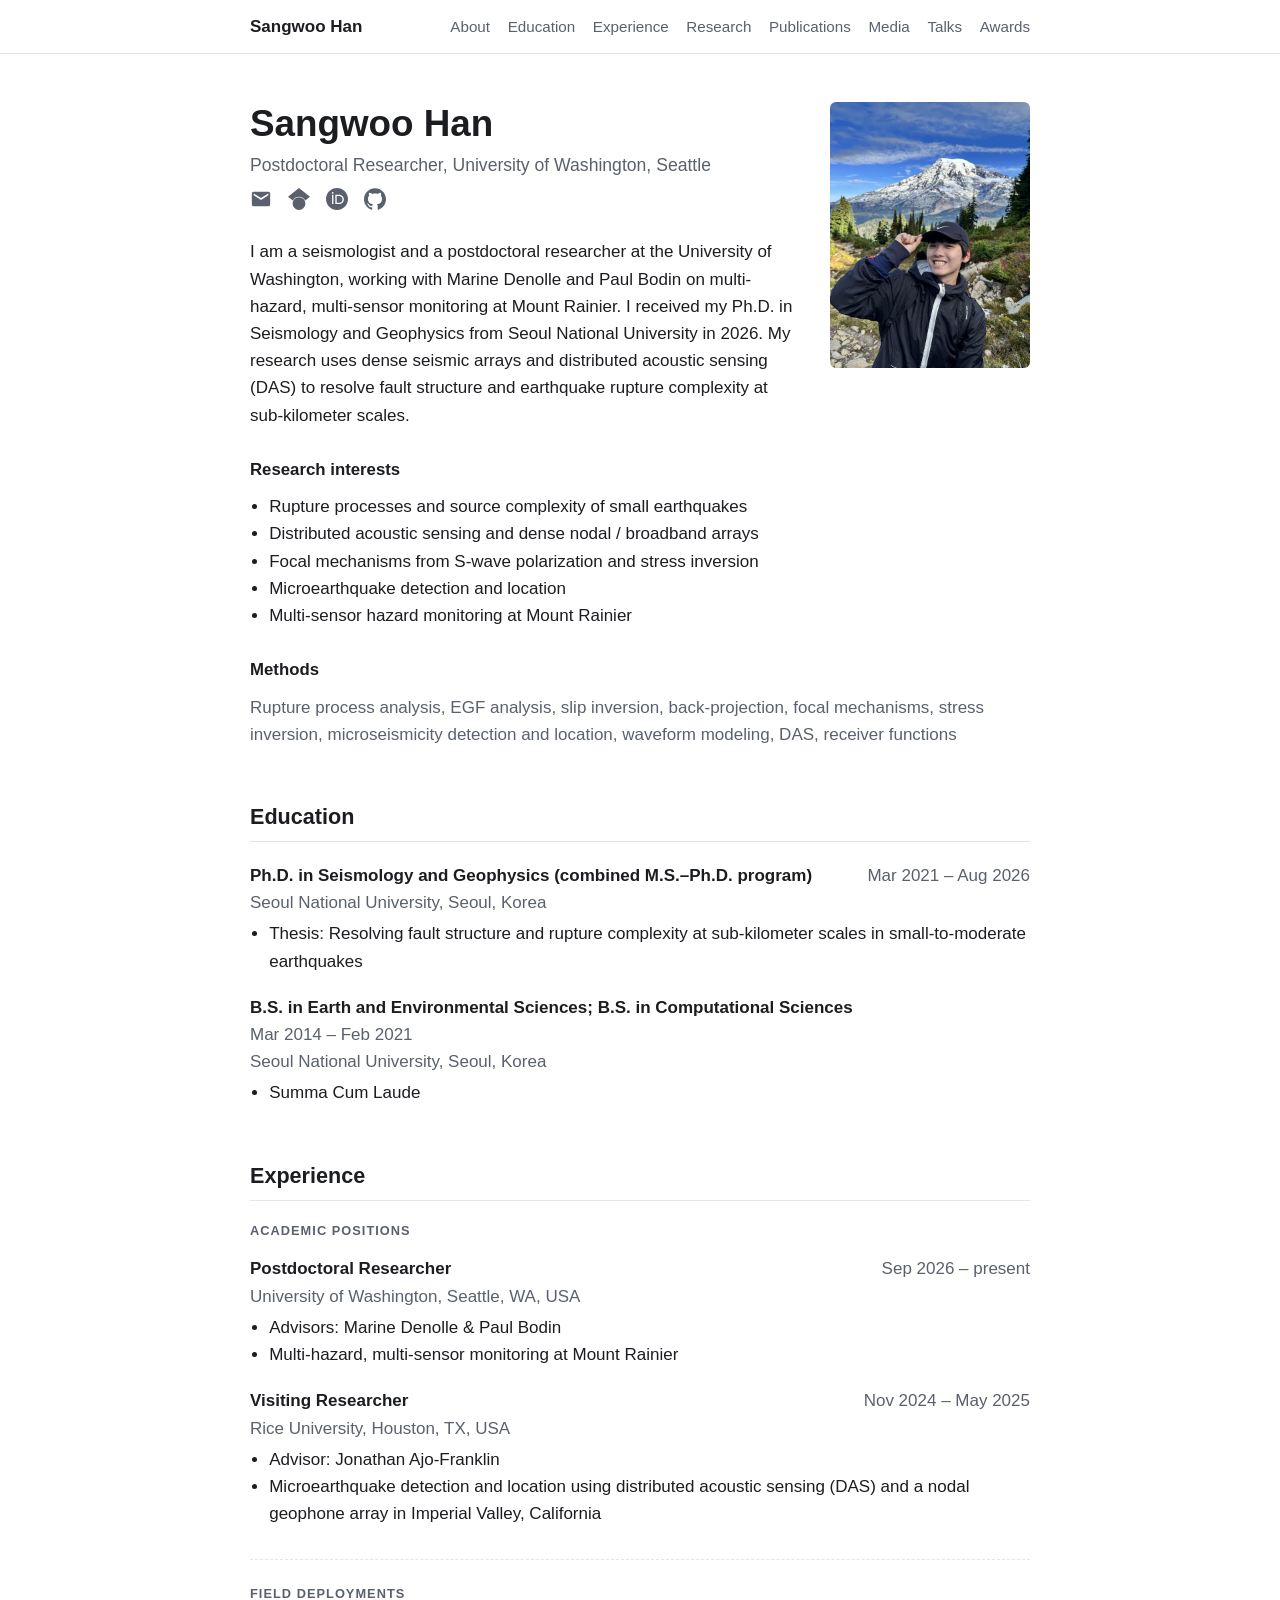
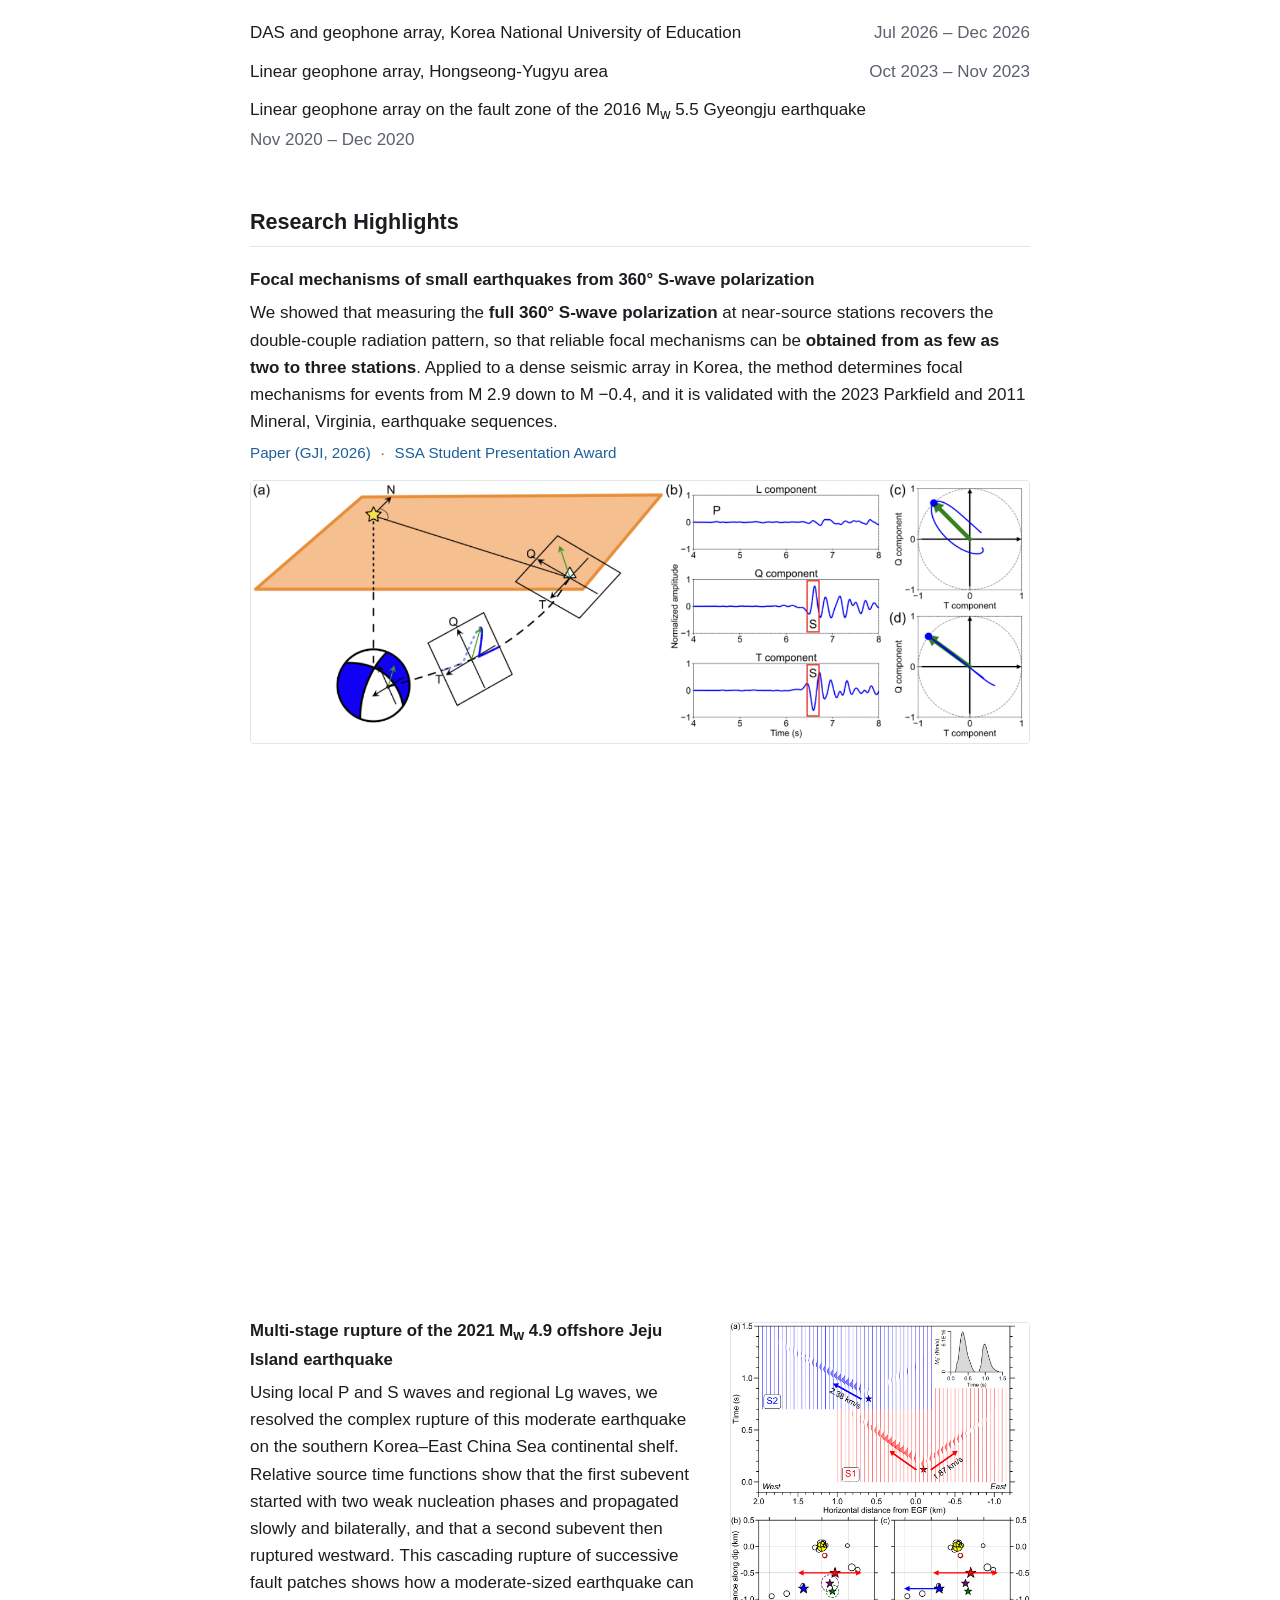
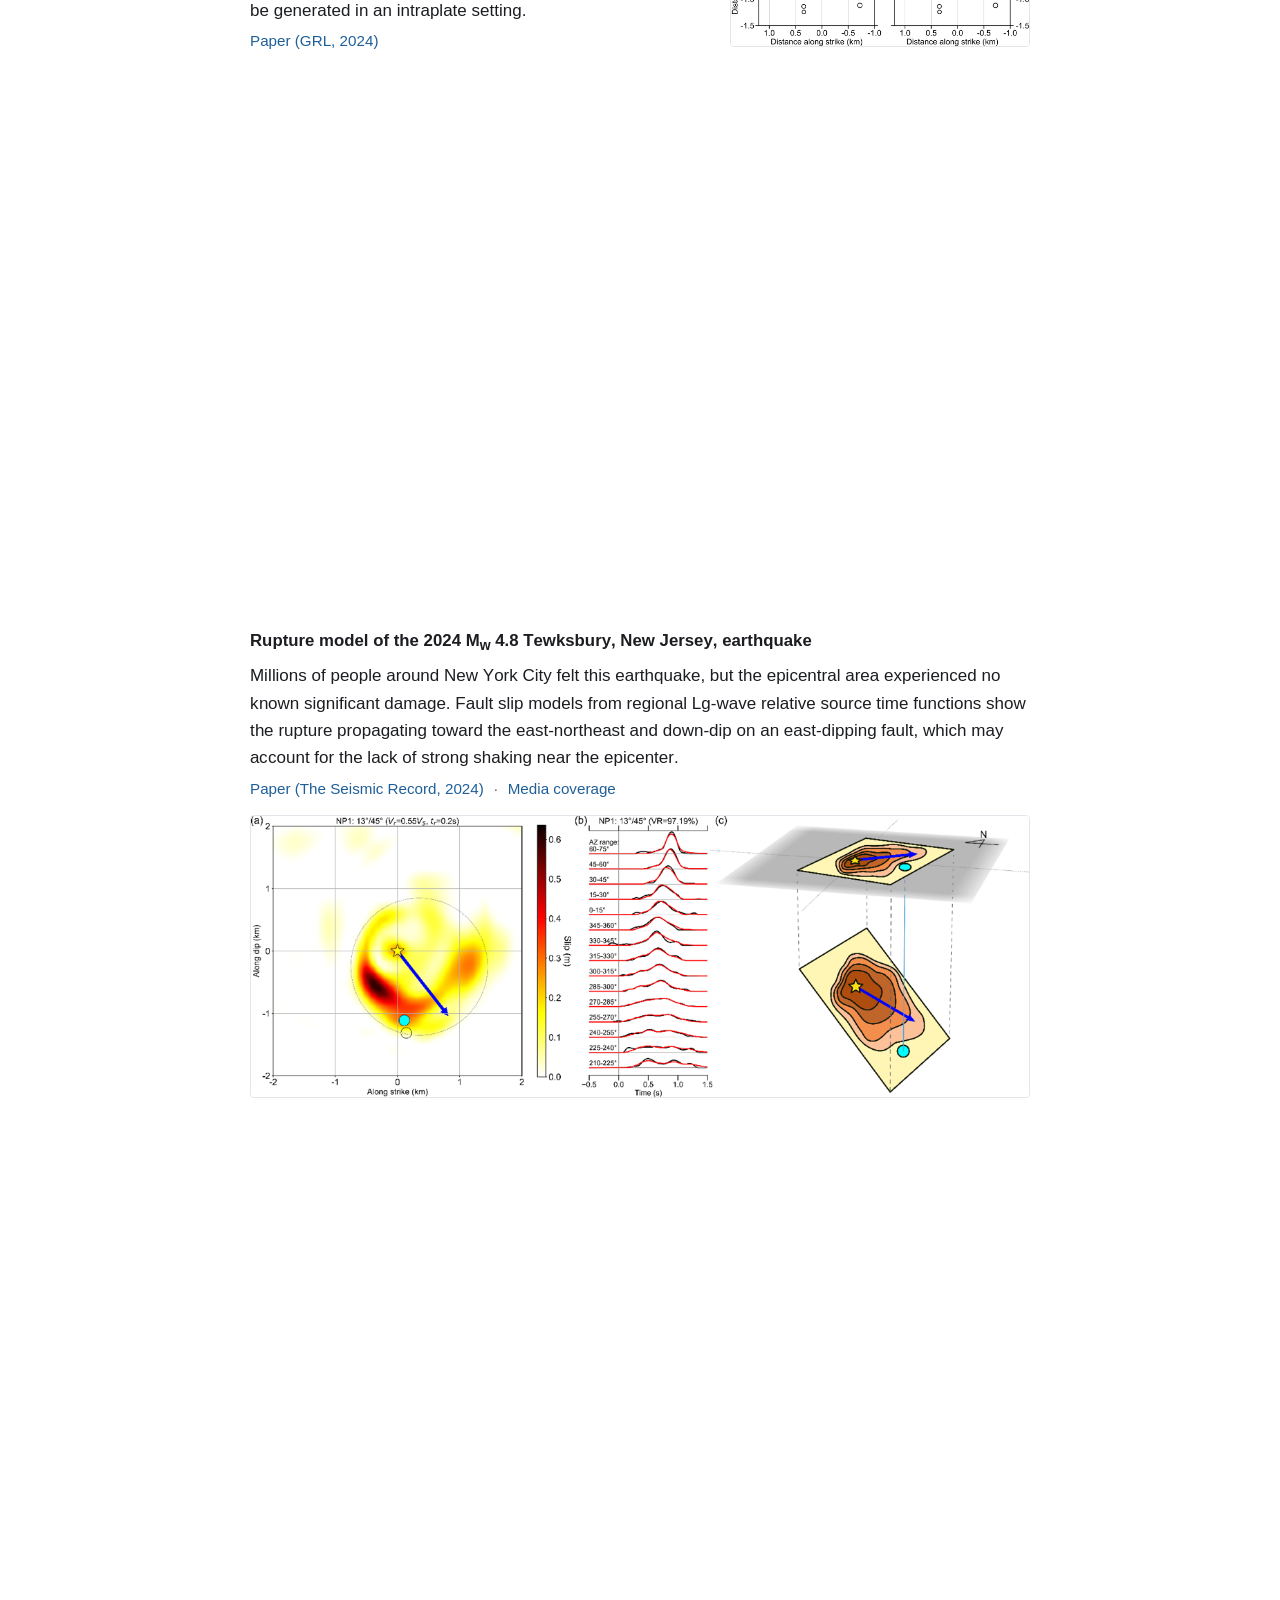
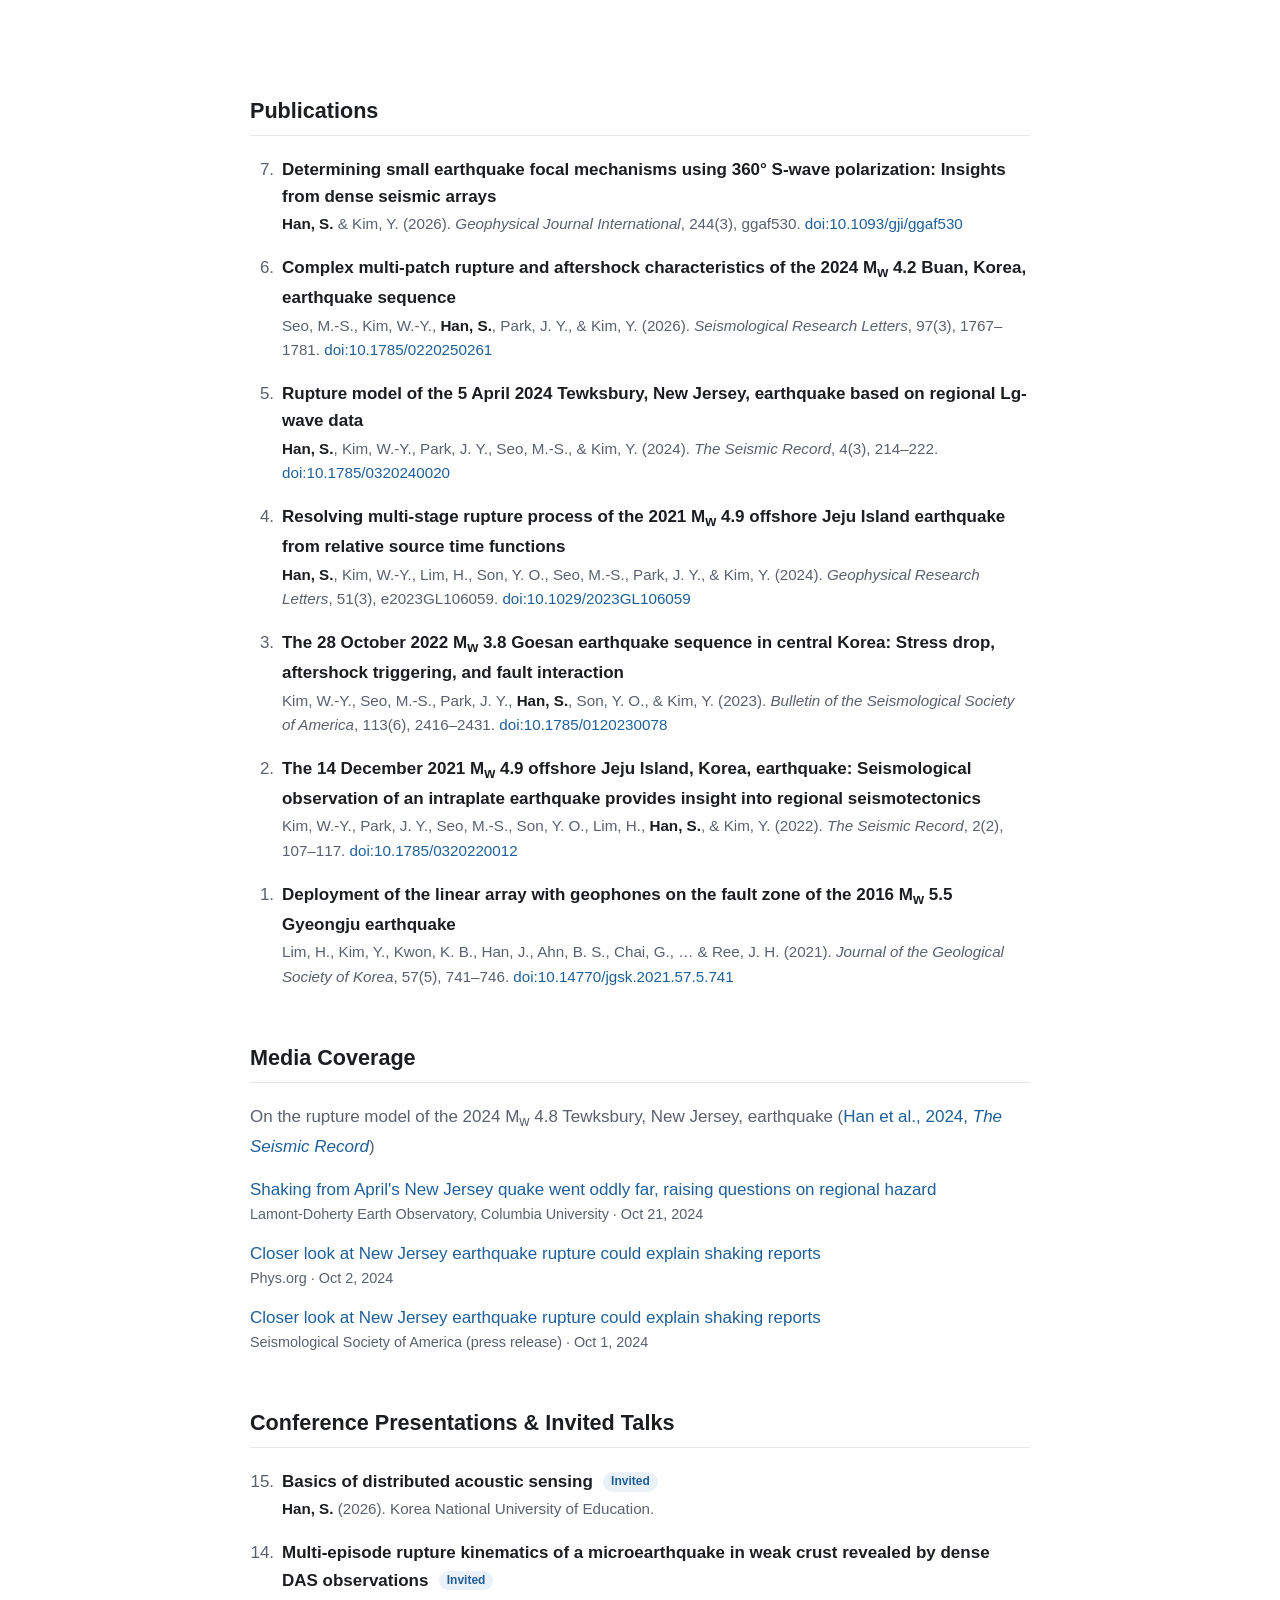
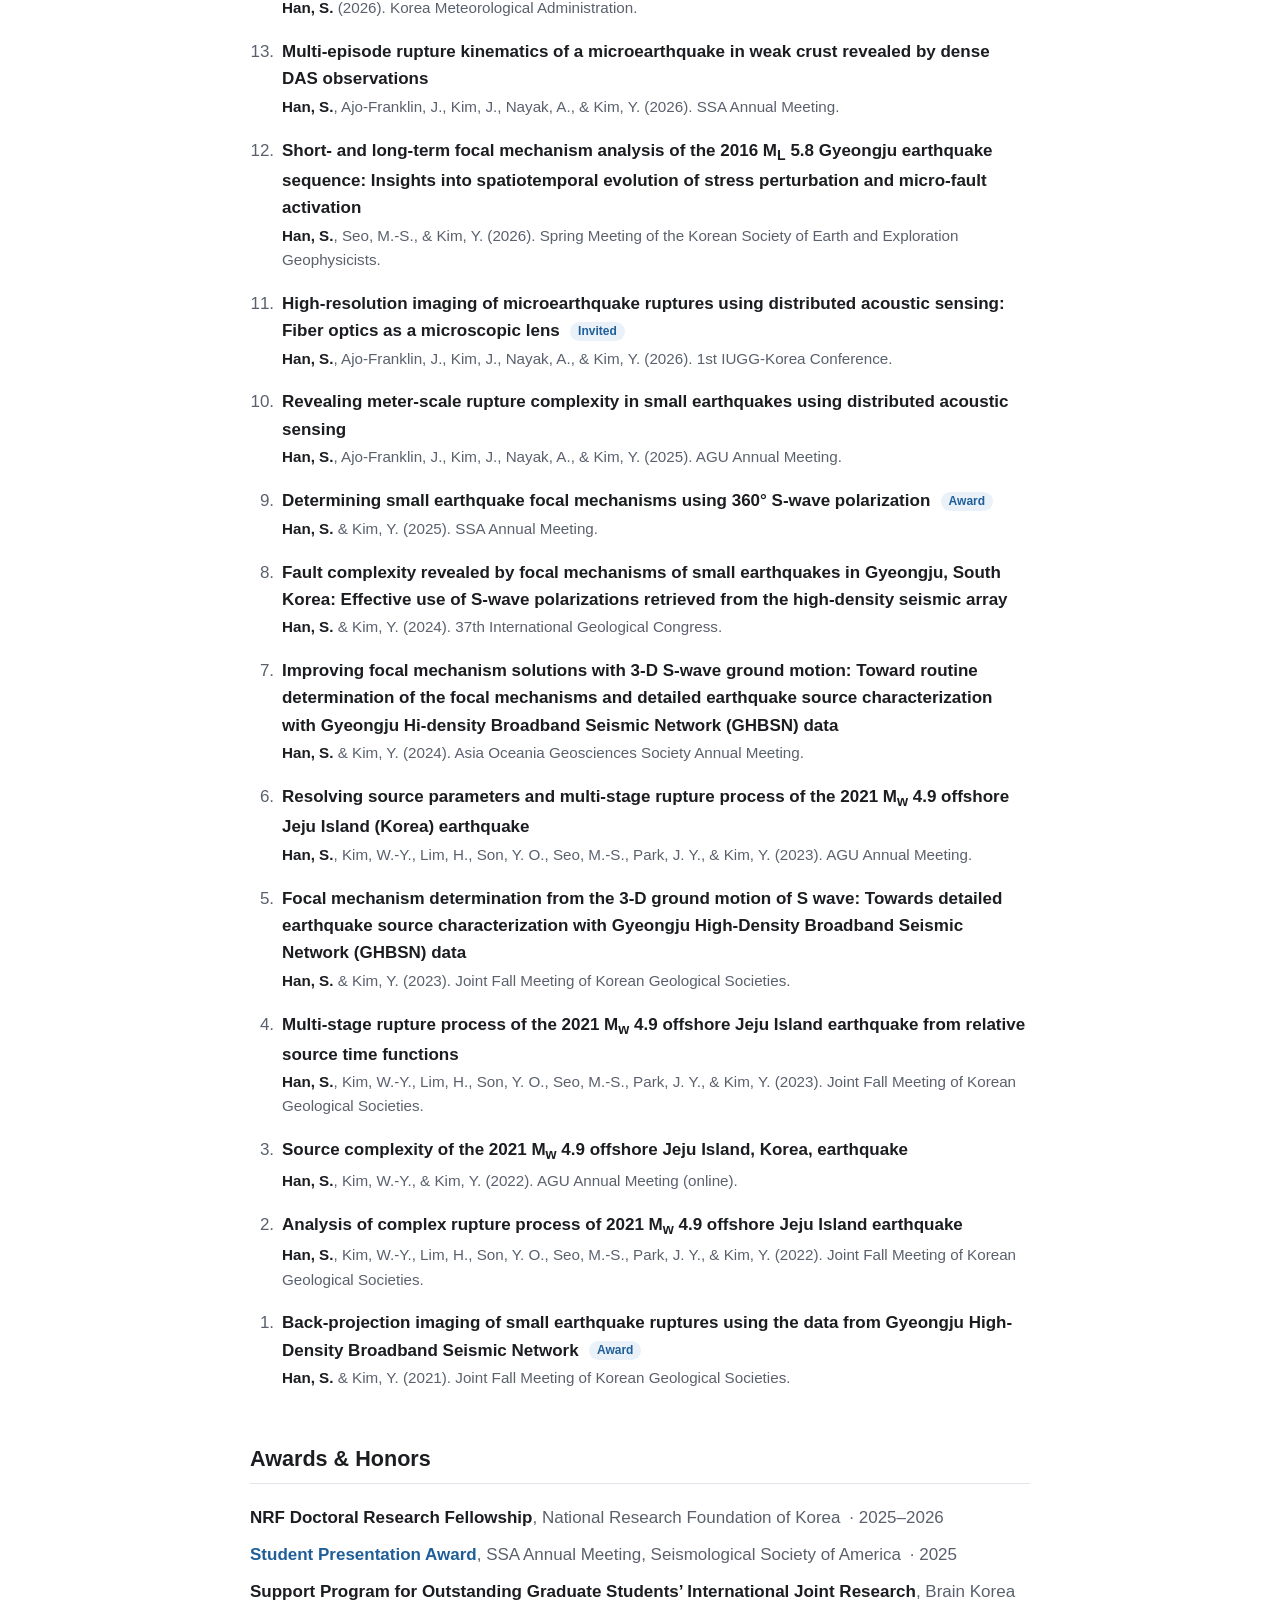
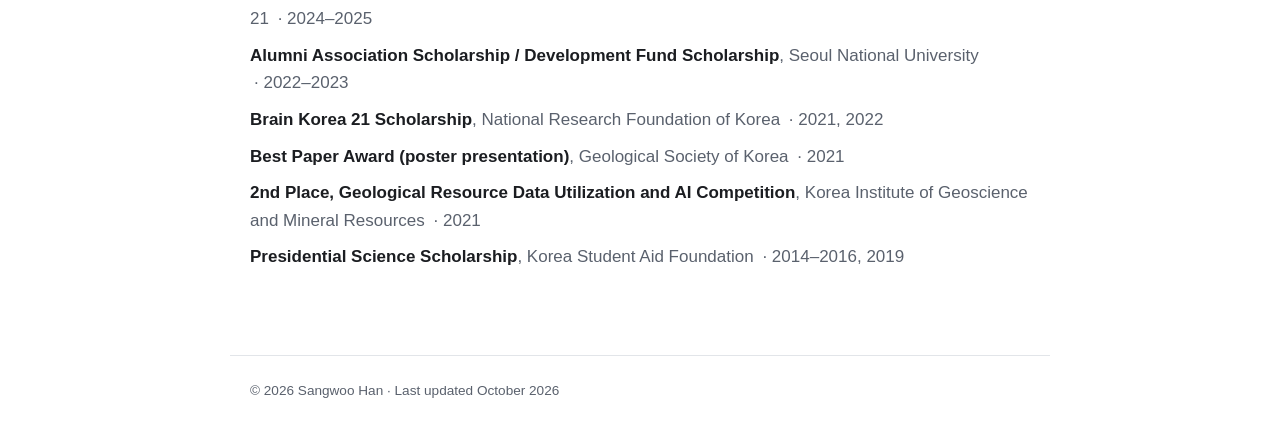
==== commit 080d3d6c: "Letter-by-letter rupture smear and longer scroll stages Jeju highlight: drop the ring masks. Every l" ====
--- a/index.html
+++ b/index.html
@@ -17,8 +17,10 @@
     <feTurbulence type="turbulence" baseFrequency="0.02 0.05" numOctaves="2" seed="11" result="noise"/>
     <feDisplacementMap in="SourceGraphic" in2="noise" scale="0" xChannelSelector="R" yChannelSelector="G"/>
   </filter>
-  <!-- Ink smeared sideways: slightly thickened, lightly blurred glyphs with fading copies dragged to both sides -->
-  <filter id="smear-filter" x="-15%" y="-10%" width="130%" height="120%" color-interpolation-filters="sRGB">
+  <!-- Ink smeared sideways, applied per letter: slightly thickened, lightly blurred glyph
+       with fading copies dragged to both sides. The region is in px so the streaks are
+       not clipped to the tiny letter box. -->
+  <filter id="smear-glyph" filterUnits="userSpaceOnUse" x="-40" y="-10" width="140" height="60" color-interpolation-filters="sRGB">
     <feMorphology in="SourceGraphic" operator="dilate" radius="0.5 0.3" result="ink"/>
     <feGaussianBlur in="ink" stdDeviation="1.8 0.3" result="b"/>
     <feOffset in="b" dx="6" dy="0" result="r1"/>
--- a/style.css
+++ b/style.css
@@ -187,7 +187,7 @@
 .highlight h3 { margin: 0 0 0.35rem; }
 .highlight p { margin: 0; }
 .highlight .links { margin-top: 0.35rem; font-size: 0.95rem; color: var(--muted); }
-.links span { margin: 0 0.35rem; }
+.links > span { margin: 0 0.35rem; }
 .highlight .figure {
   display: block;
   width: 100%;
@@ -206,7 +206,7 @@
   margin-bottom: 0;
   --shake: 1;
 }
-.stage-spacer { height: 16em; }         /* 10 lines of scroll drive each effect */
+.stage-spacer { height: 32em; }         /* 20 lines of scroll drive each effect */
 
 /* Jeju highlight: tall figure beside the text so the pinned block fits the viewport */
 .highlight-side {
@@ -257,15 +257,36 @@
   100% { transform: translate(0, 0); }
 }
 
-/* Effect 2: cascading rupture with ink smear */
-.rupture { position: relative; }
-.rupture-layer {
+/* Effect 2: cascading rupture. Each letter (.c) carries a ghost copy (.sw > .s) rendered
+   through the ink-smear filter. A rupture front flashes the ghost to full strength and lets
+   it settle at half strength (.sw); healing then fades the whole ghost out (--heal on .s). */
+.rupture { position: relative; --heal: 1; }
+.rupture .w { display: inline-block; white-space: nowrap; }
+.rupture .c { position: relative; display: inline-block; }
+.rupture .c > .sw {
   position: absolute;
   inset: 0;
+  opacity: 0;
   pointer-events: none;
-  filter: url(#smear-filter);
-  -webkit-mask-repeat: no-repeat;
-  mask-repeat: no-repeat;
+}
+.rupture .c > .sw > .s {
+  display: block;
+  white-space: pre;
+  opacity: var(--heal, 1);
+  filter: url(#smear-glyph);
+}
+.rupture .c.nuc > .sw { animation: smear-flicker 0.6s ease-in-out both; }
+.rupture .c.hit > .sw { animation: smear-pulse var(--sdur, 1.1s) cubic-bezier(0.2, 0.7, 0.3, 1) both; }
+.rupture .c.hit.still > .sw { animation-duration: 0s; }
+@keyframes smear-pulse {
+  0%   { opacity: 0; }
+  18%  { opacity: 1; }
+  100% { opacity: 0.5; }
+}
+@keyframes smear-flicker {
+  0%   { opacity: 0; }
+  40%  { opacity: 0.7; }
+  100% { opacity: 0; }
 }
 
 /* Effect 3: passing seismic waves */
@@ -308,7 +329,8 @@
   .stage-pin.shaking { animation: none; }
   .fault-content, .fault-layer,
   .fault.ruptured .fault-content, .fault.ruptured .fault-layer { transition: none; }
-  .rupture-layer { display: none; }
+  .rupture .c.nuc > .sw { animation: none; }
+  .rupture .c.hit > .sw { animation-duration: 0s; }
   .wave .w.p-hit, .wave .c.s-hit { animation: none; }
 }
 
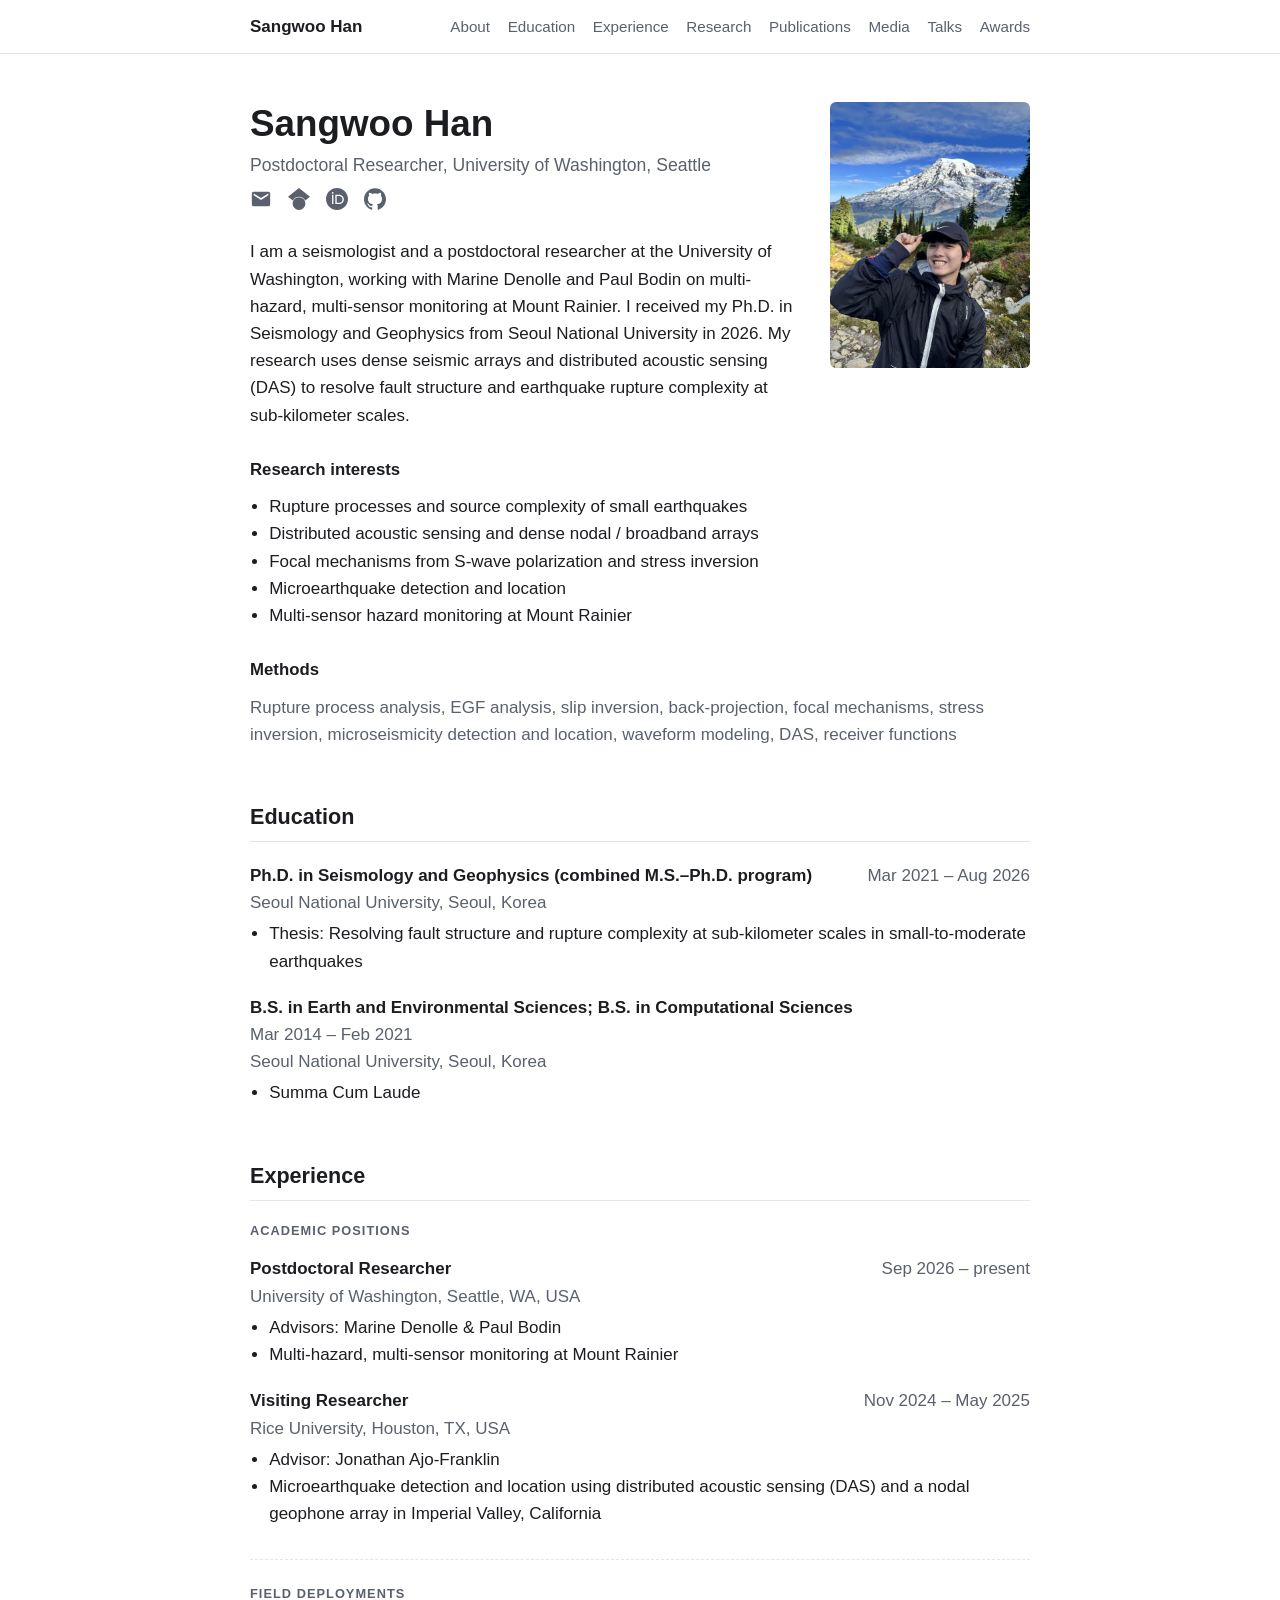
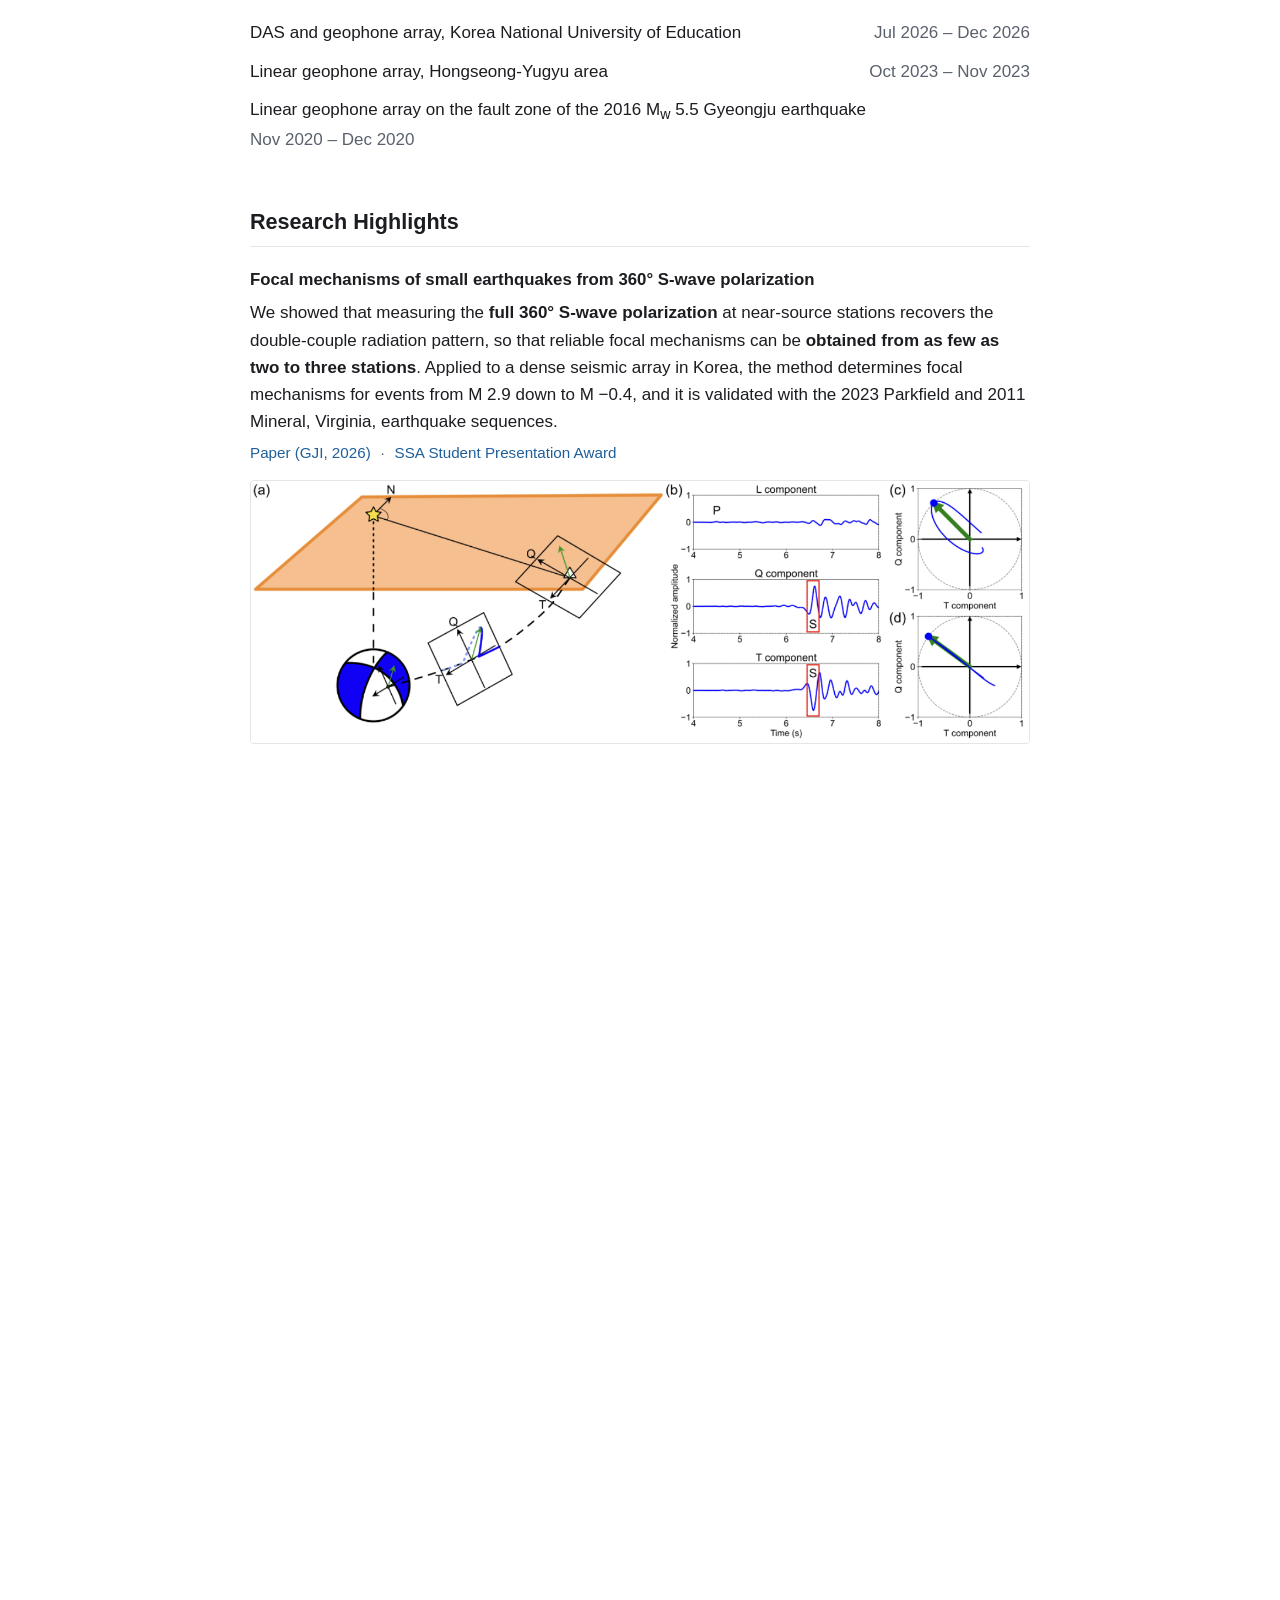
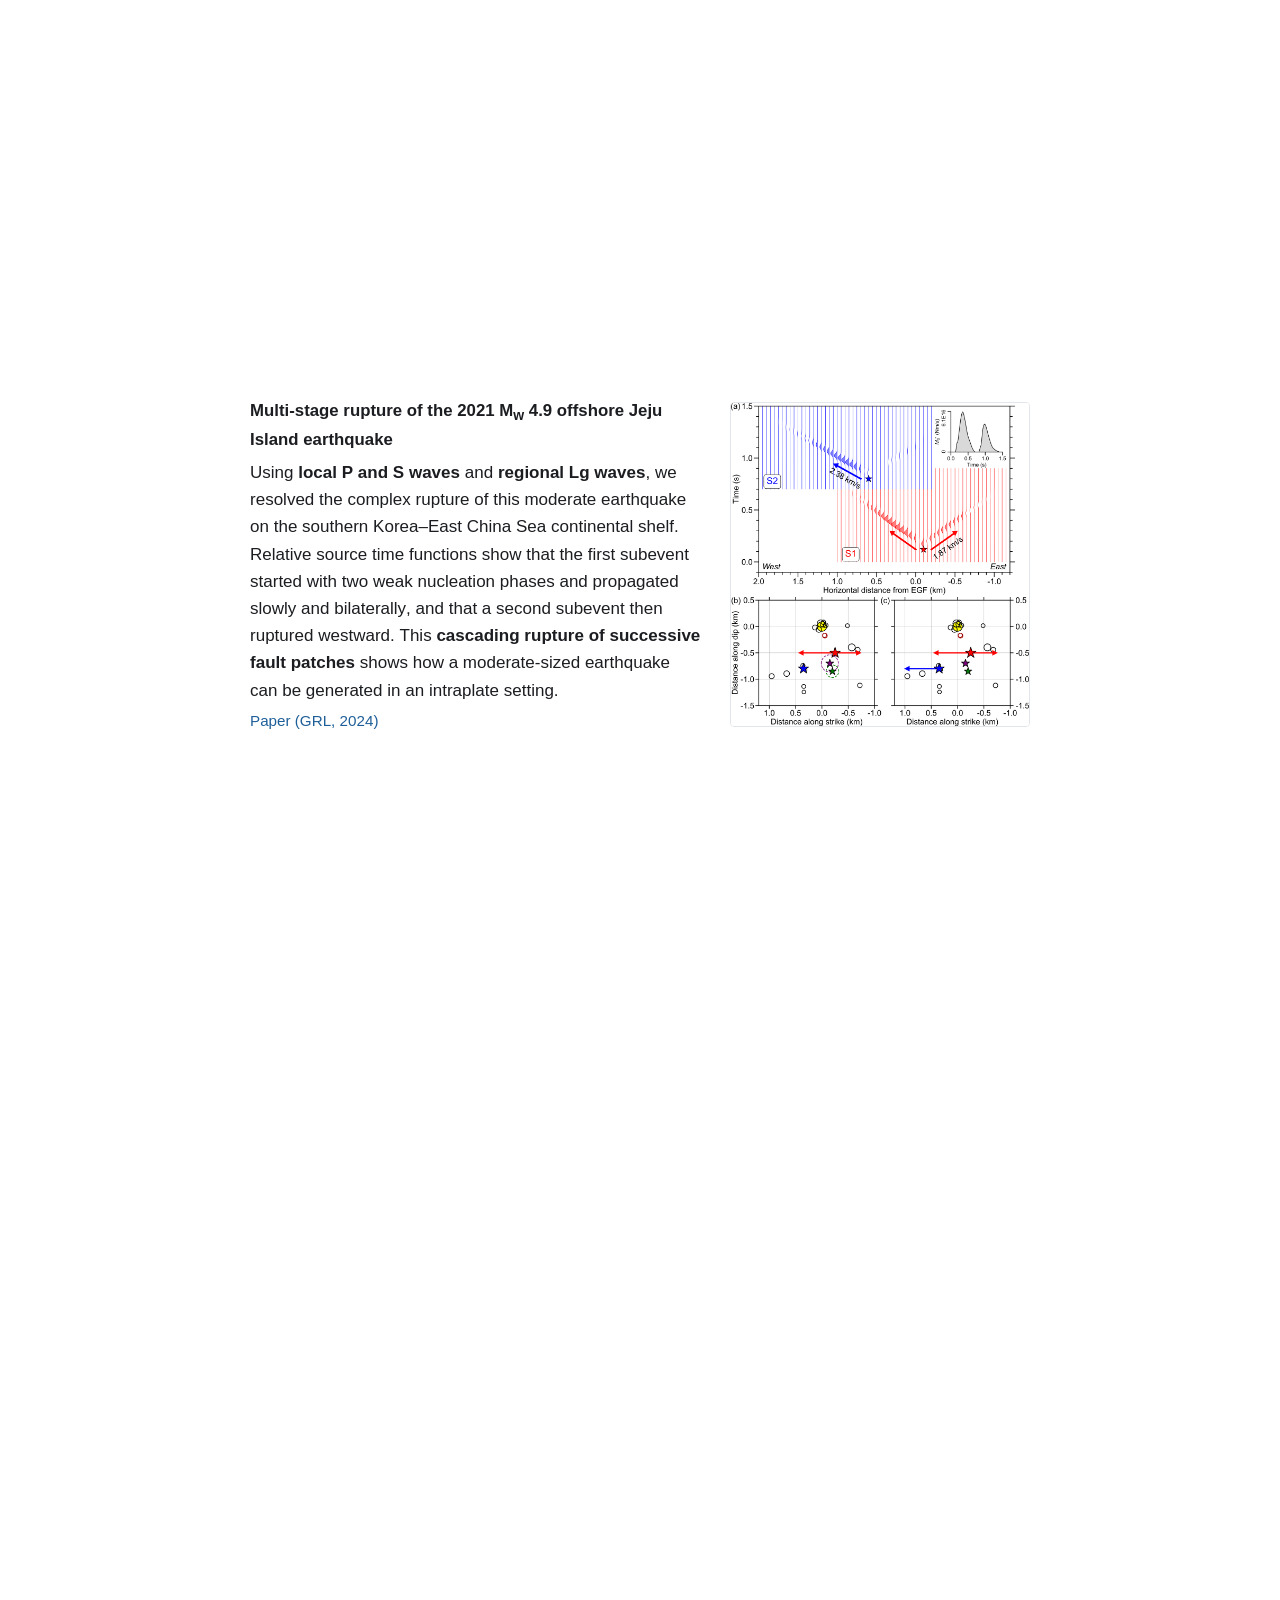
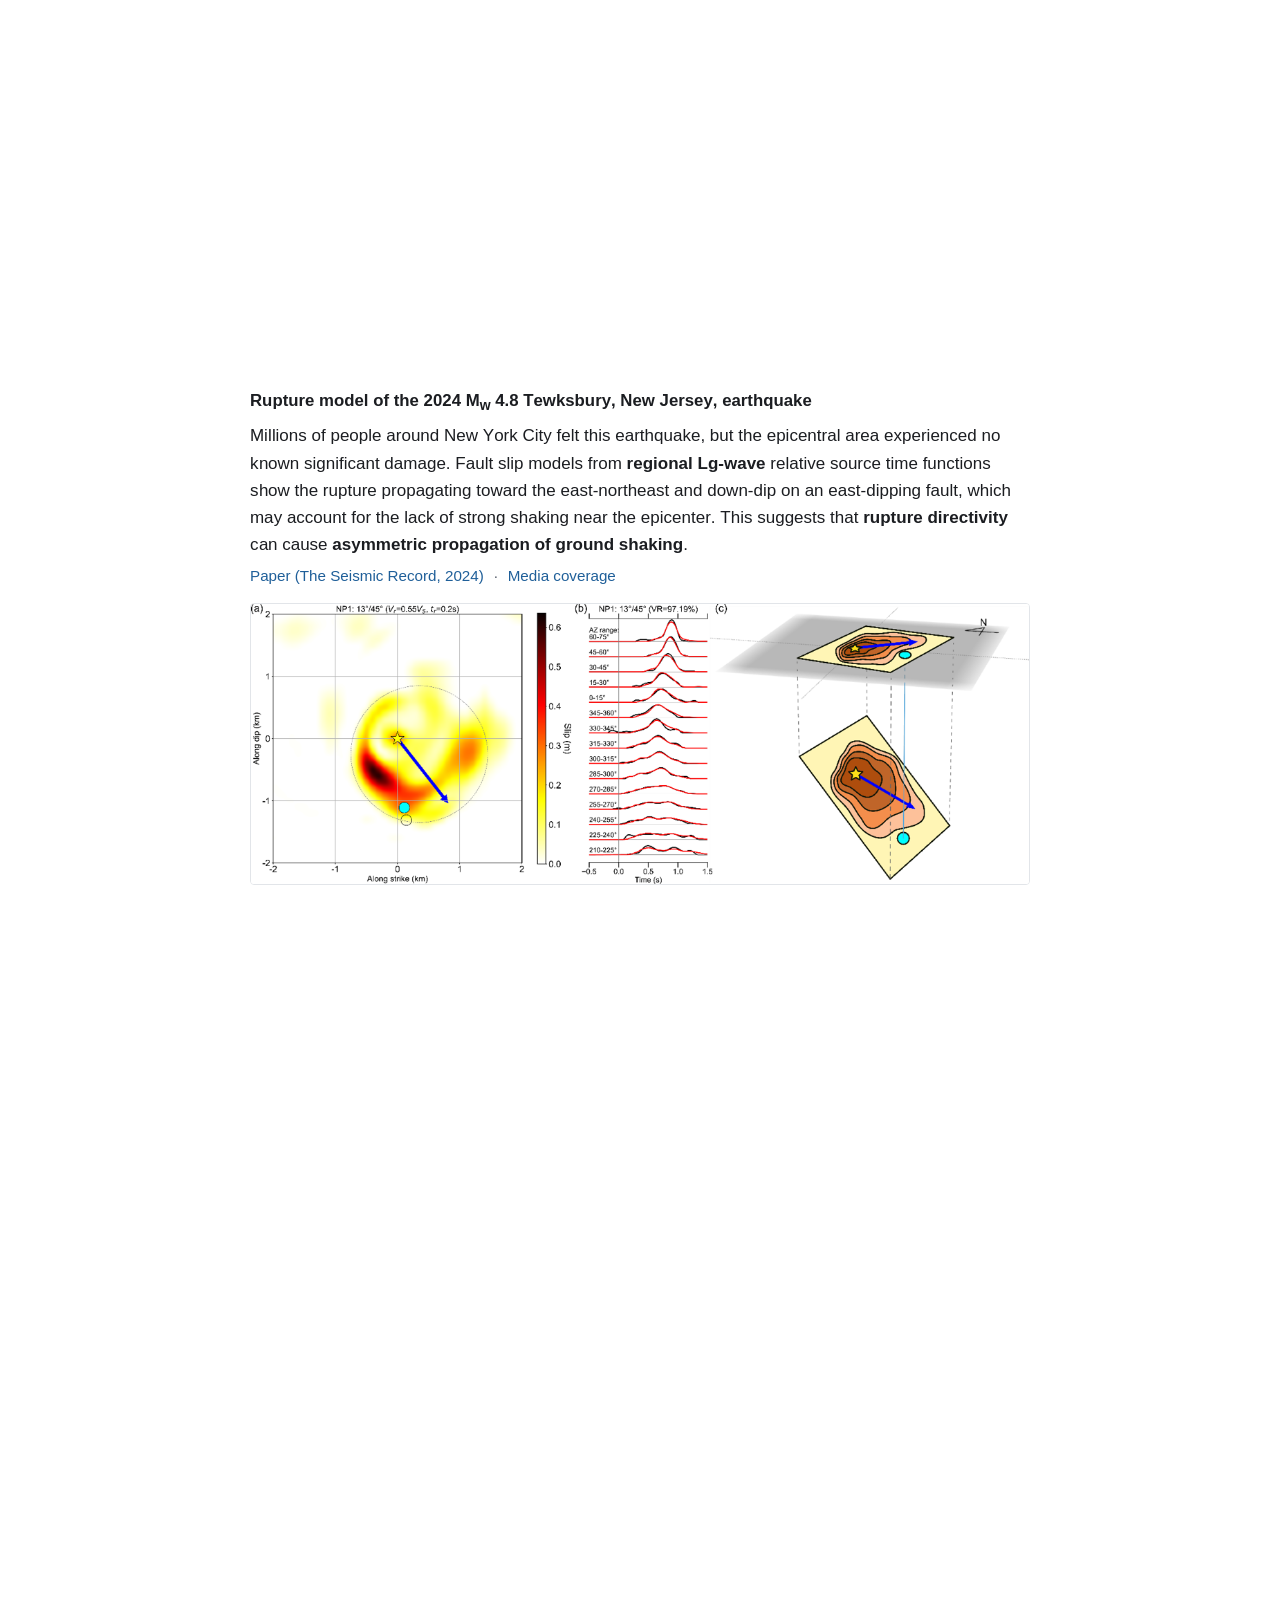
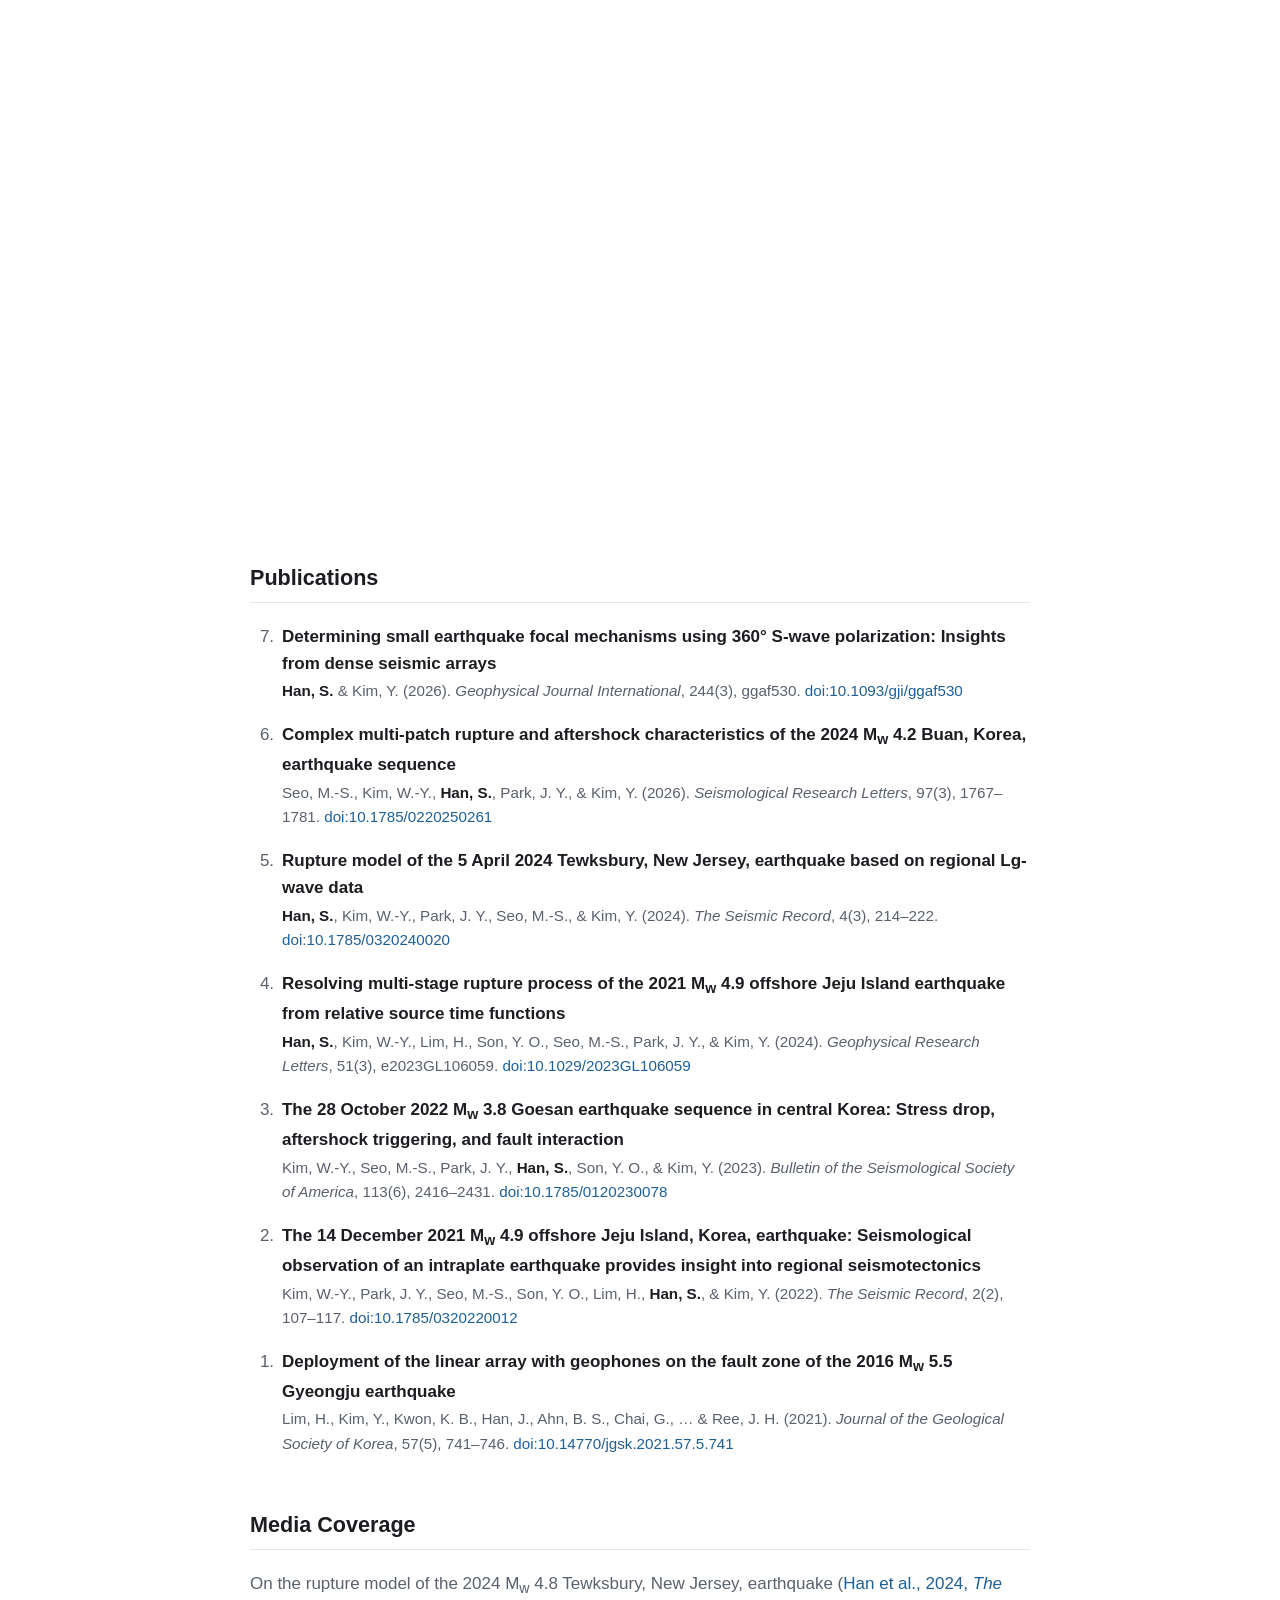
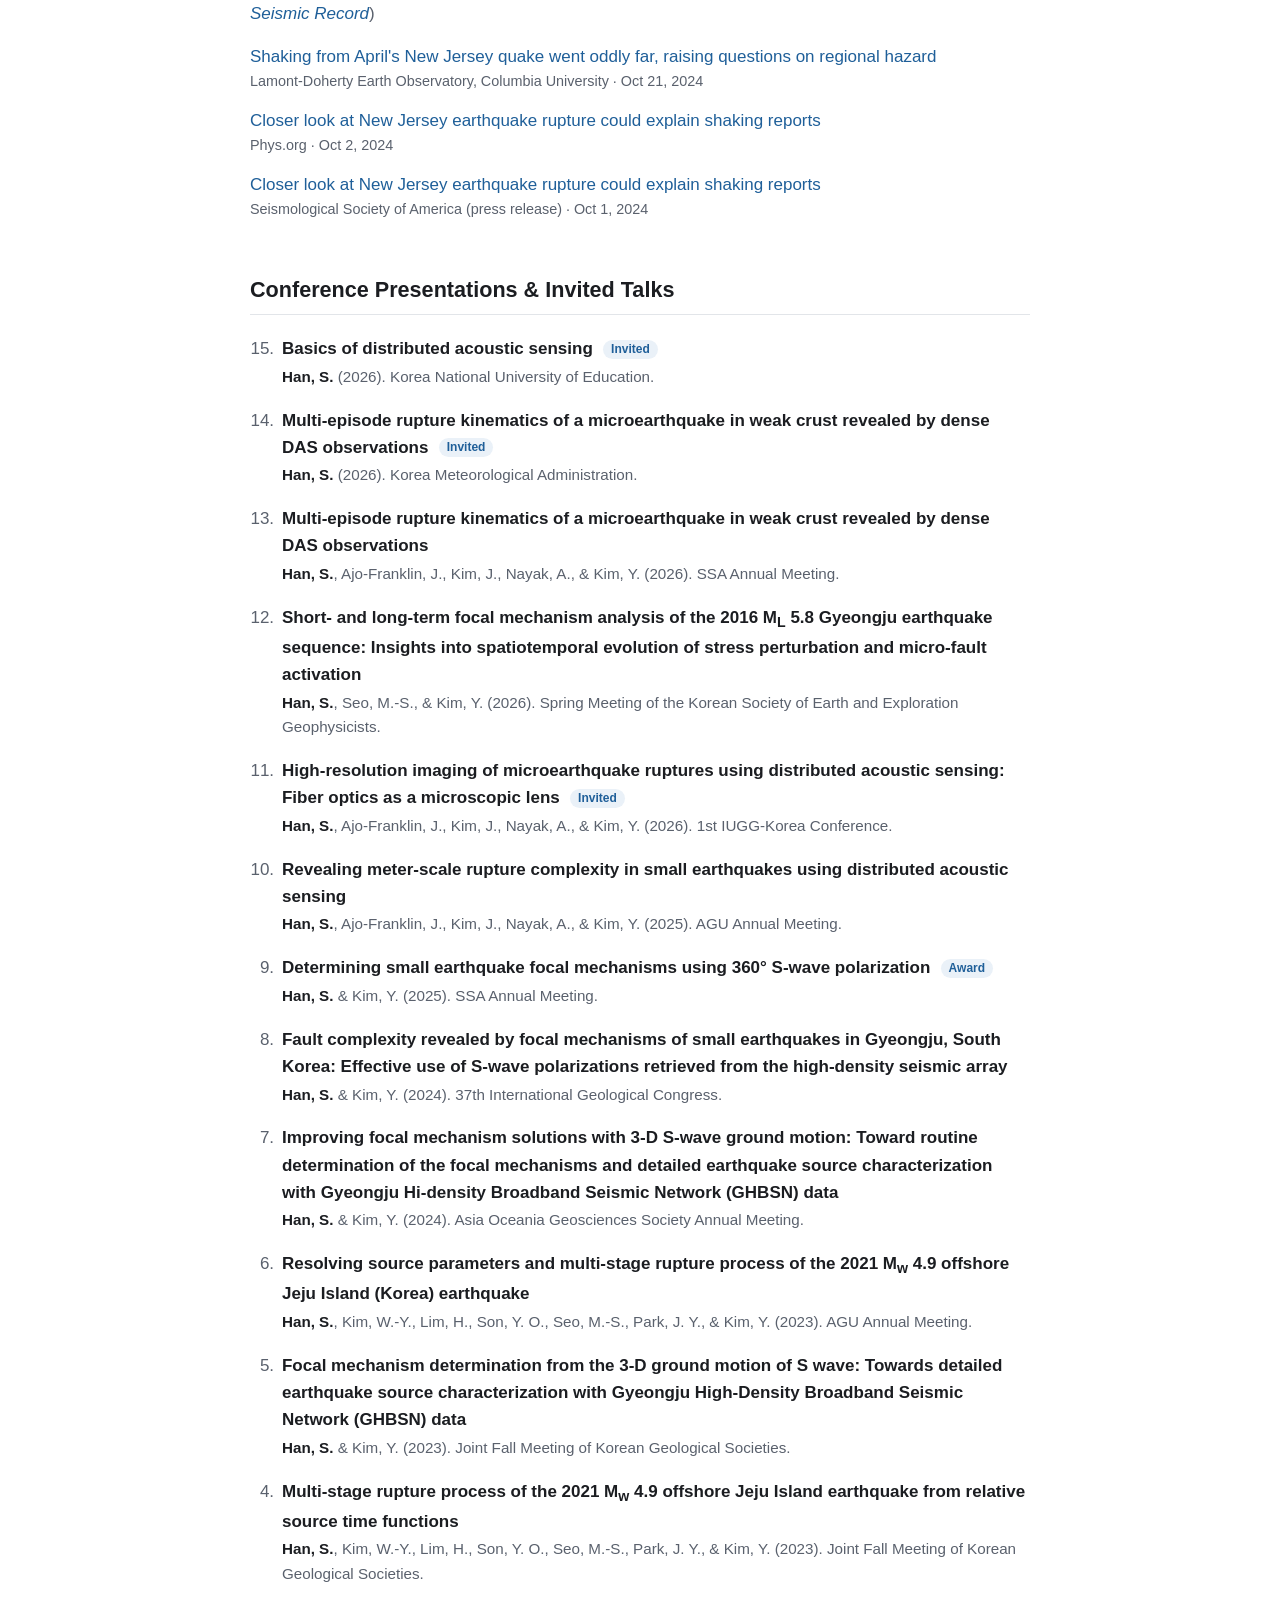
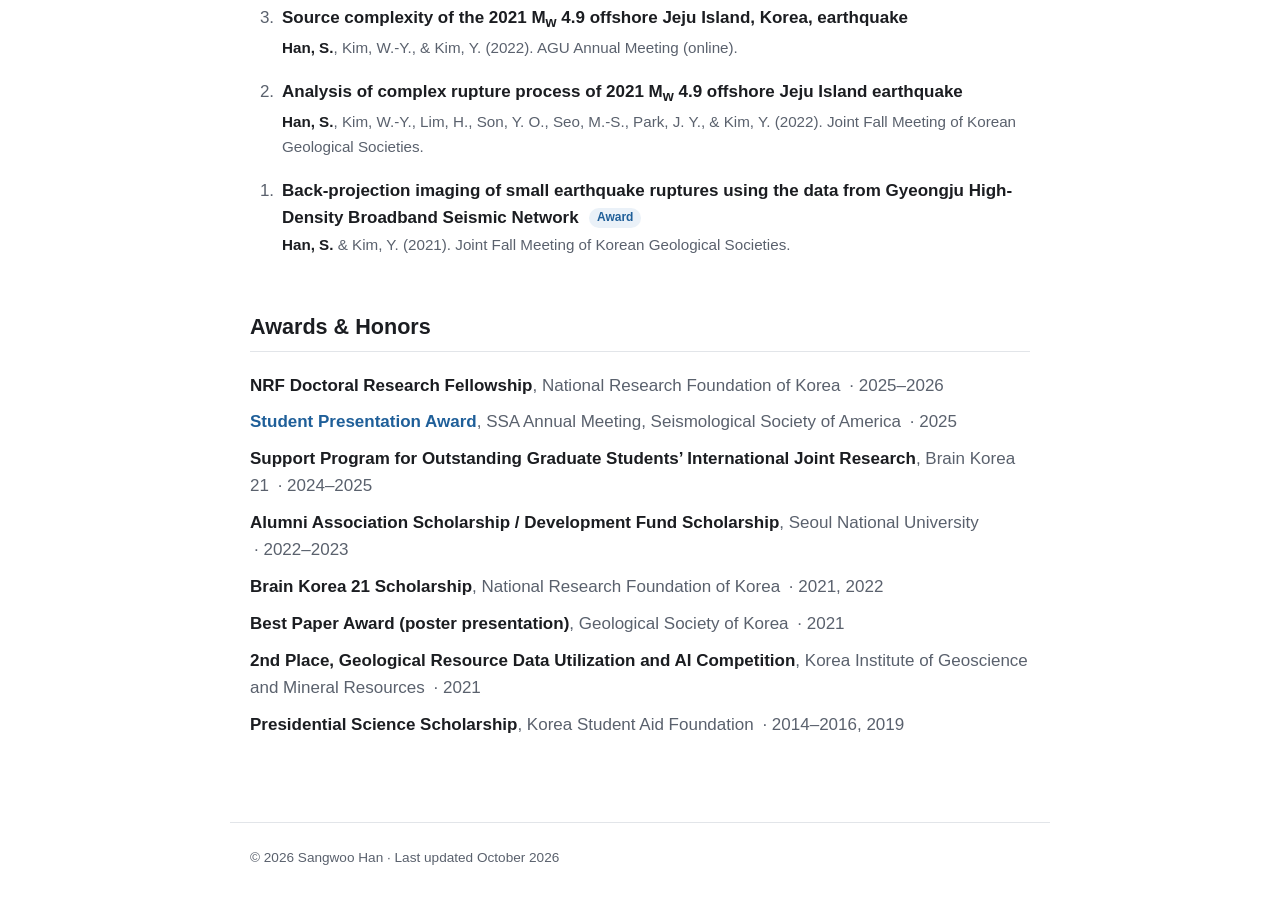
==== commit d702978e: "Slower, aligned research effects; tune smear, slip, and wording - Twice the scroll per effect (64em)" ====
--- a/index.html
+++ b/index.html
@@ -234,11 +234,11 @@
         <div class="rupture-content">
           <h3>Multi-stage rupture of the 2021 M<sub>w</sub> 4.9 offshore Jeju Island earthquake</h3>
           <p>
-            Using local P and S waves and regional Lg waves, we resolved the complex rupture of this
+            Using <strong>local P and S waves</strong> and <strong>regional Lg waves</strong>, we resolved the complex rupture of this
             moderate earthquake on the southern Korea–East China Sea continental shelf. Relative source time
             functions show that the first subevent started with two weak nucleation phases and
             propagated slowly and bilaterally, and that a second subevent then ruptured westward.
-            This cascading rupture of successive fault patches shows how a moderate-sized earthquake
+            This <strong>cascading rupture of successive fault patches</strong> shows how a moderate-sized earthquake
             can be generated in an intraplate setting.
           </p>
           <p class="links">
@@ -259,10 +259,11 @@
           <h3>Rupture model of the 2024 M<sub>w</sub> 4.8 Tewksbury, New Jersey, earthquake</h3>
           <p>
             Millions of people around New York City felt this earthquake, but the epicentral area
-            experienced no known significant damage. Fault slip models from regional Lg-wave relative
+            experienced no known significant damage. Fault slip models from <strong>regional Lg-wave</strong> relative
             source time functions show the rupture propagating toward the east-northeast and down-dip
             on an east-dipping fault, which may account for the lack of strong shaking near the
-            epicenter.
+            epicenter. This suggests that <strong>rupture directivity</strong> can cause <strong>asymmetric propagation
+            of ground shaking</strong>.
           </p>
           <p class="links">
             <a href="https://doi.org/10.1785/0320240020">Paper (The Seismic Record, 2024)</a>
--- a/style.css
+++ b/style.css
@@ -60,6 +60,7 @@
   max-width: var(--width);
   margin: 0 auto;
   padding: 3rem 1.25rem 2rem;
+  overflow-x: clip;   /* the sheared gouge layer of the fault effect must not add sideways scroll (clip keeps sticky working) */
 }
 section { margin-bottom: 3.25rem; }
 
@@ -206,7 +207,12 @@
   margin-bottom: 0;
   --shake: 1;
 }
-.stage-spacer { height: 32em; }         /* 20 lines of scroll drive each effect */
+.stage-spacer { height: 64em; }         /* 40 lines of scroll drive each effect; all three finish at 85 % */
+.stage::after {                          /* then 5 lines of hold: the finished scene rests before it scrolls away */
+  content: "";
+  display: block;
+  height: 8em;
+}
 
 /* Jeju highlight: tall figure beside the text so the pinned block fits the viewport */
 .highlight-side {
@@ -259,8 +265,9 @@
 
 /* Effect 2: cascading rupture. Each letter (.c) carries a ghost copy (.sw > .s) rendered
    through the ink-smear filter. A rupture front flashes the ghost to full strength and lets
-   it settle at half strength (.sw); healing then fades the whole ghost out (--heal on .s). */
-.rupture { position: relative; --heal: 1; }
+   it settle at half strength (.sw). Healing then fades each ghost (.s) on a fixed clock:
+   --hdelay (per letter) and --hdur are set in script.js. */
+.rupture { position: relative; }
 .rupture .w { display: inline-block; white-space: nowrap; }
 .rupture .c { position: relative; display: inline-block; }
 .rupture .c > .sw {
@@ -272,9 +279,15 @@
 .rupture .c > .sw > .s {
   display: block;
   white-space: pre;
-  opacity: var(--heal, 1);
+  opacity: 0.5;                          /* smear strength: keeps the smeared text readable */
   filter: url(#smear-glyph);
-}
+  transition: opacity 0.35s ease;        /* scrolling back: the smear returns quickly */
+}
+.rupture.healing .c > .sw > .s {
+  opacity: 0;
+  transition: opacity var(--hdur, 1s) ease-in-out var(--hdelay, 0s);
+}
+.rupture.instant .c > .sw > .s { transition: none; }   /* page opened past the rupture */
 .rupture .c.nuc > .sw { animation: smear-flicker 0.6s ease-in-out both; }
 .rupture .c.hit > .sw { animation: smear-pulse var(--sdur, 1.1s) cubic-bezier(0.2, 0.7, 0.3, 1) both; }
 .rupture .c.hit.still > .sw { animation-duration: 0s; }
@@ -331,6 +344,7 @@
   .fault.ruptured .fault-content, .fault.ruptured .fault-layer { transition: none; }
   .rupture .c.nuc > .sw { animation: none; }
   .rupture .c.hit > .sw { animation-duration: 0s; }
+  .rupture .c > .sw > .s, .rupture.healing .c > .sw > .s { transition: none; }
   .wave .w.p-hit, .wave .c.s-hit { animation: none; }
 }
 
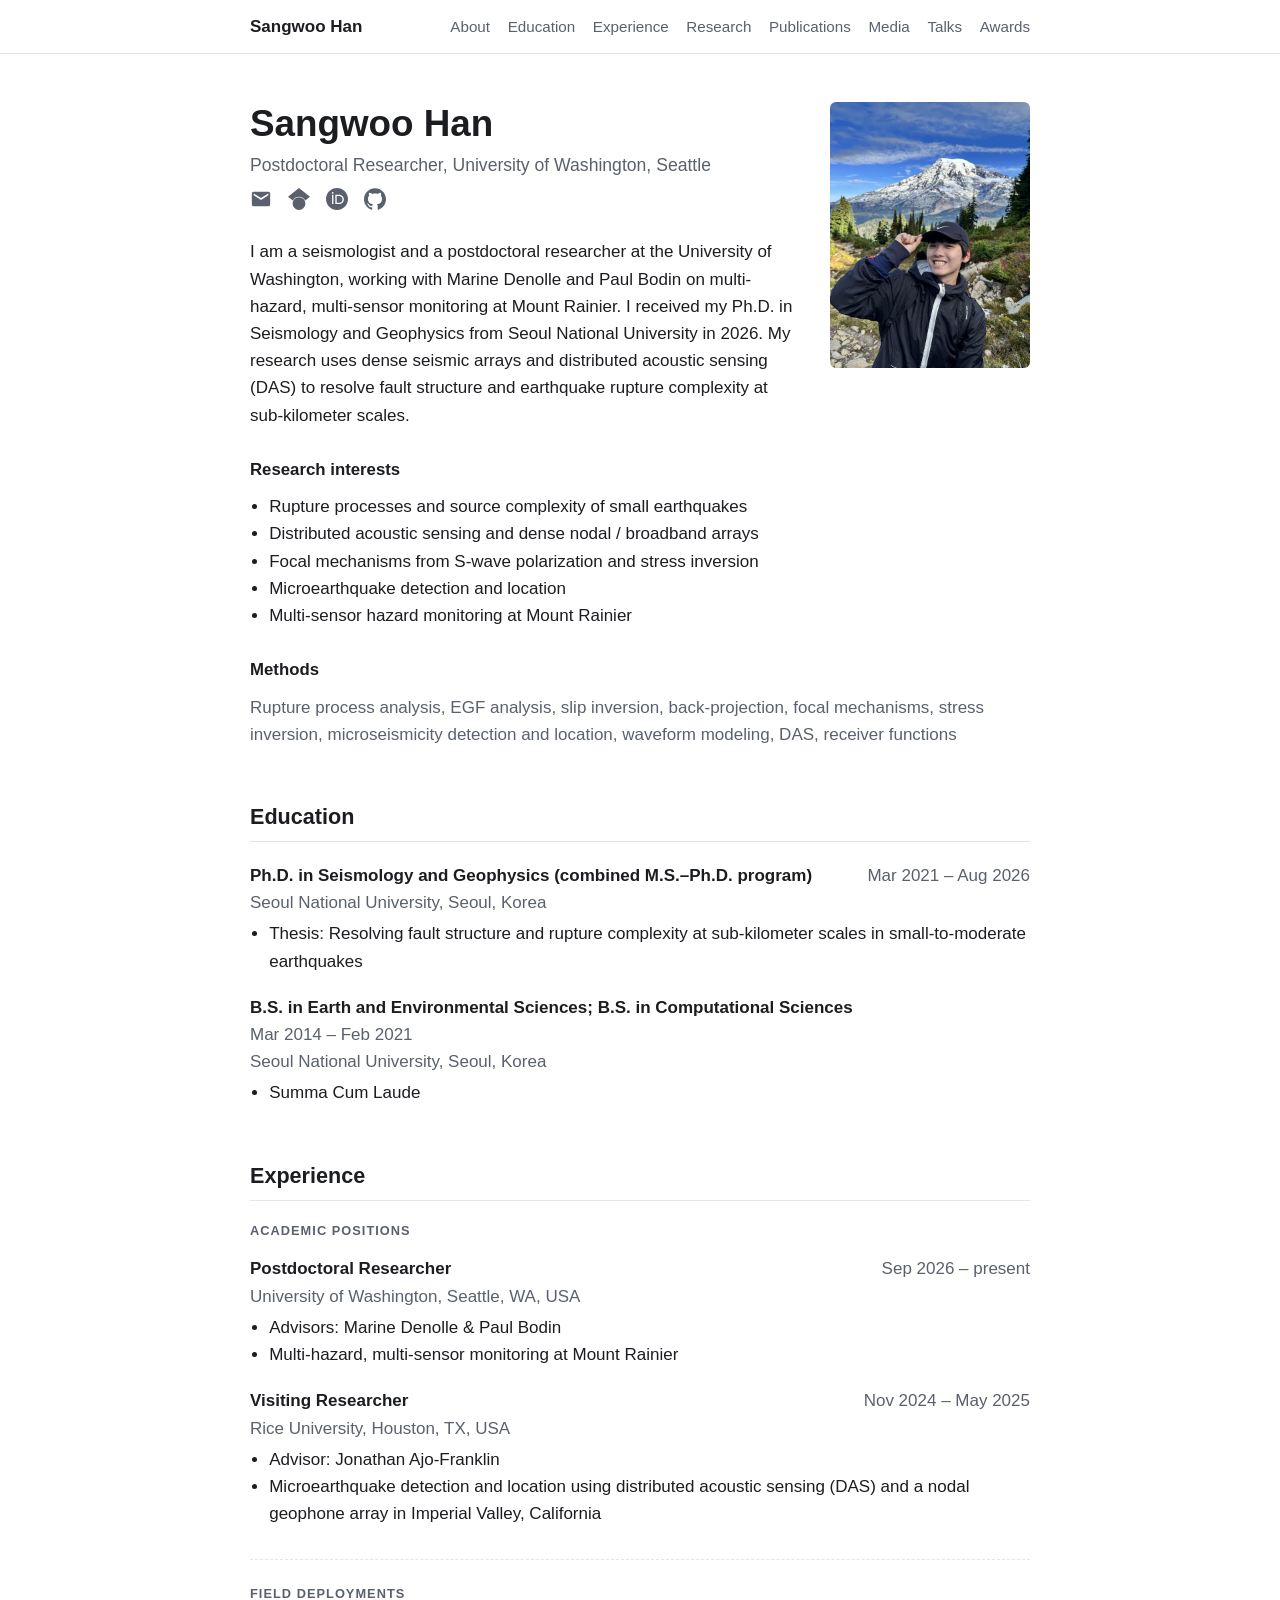
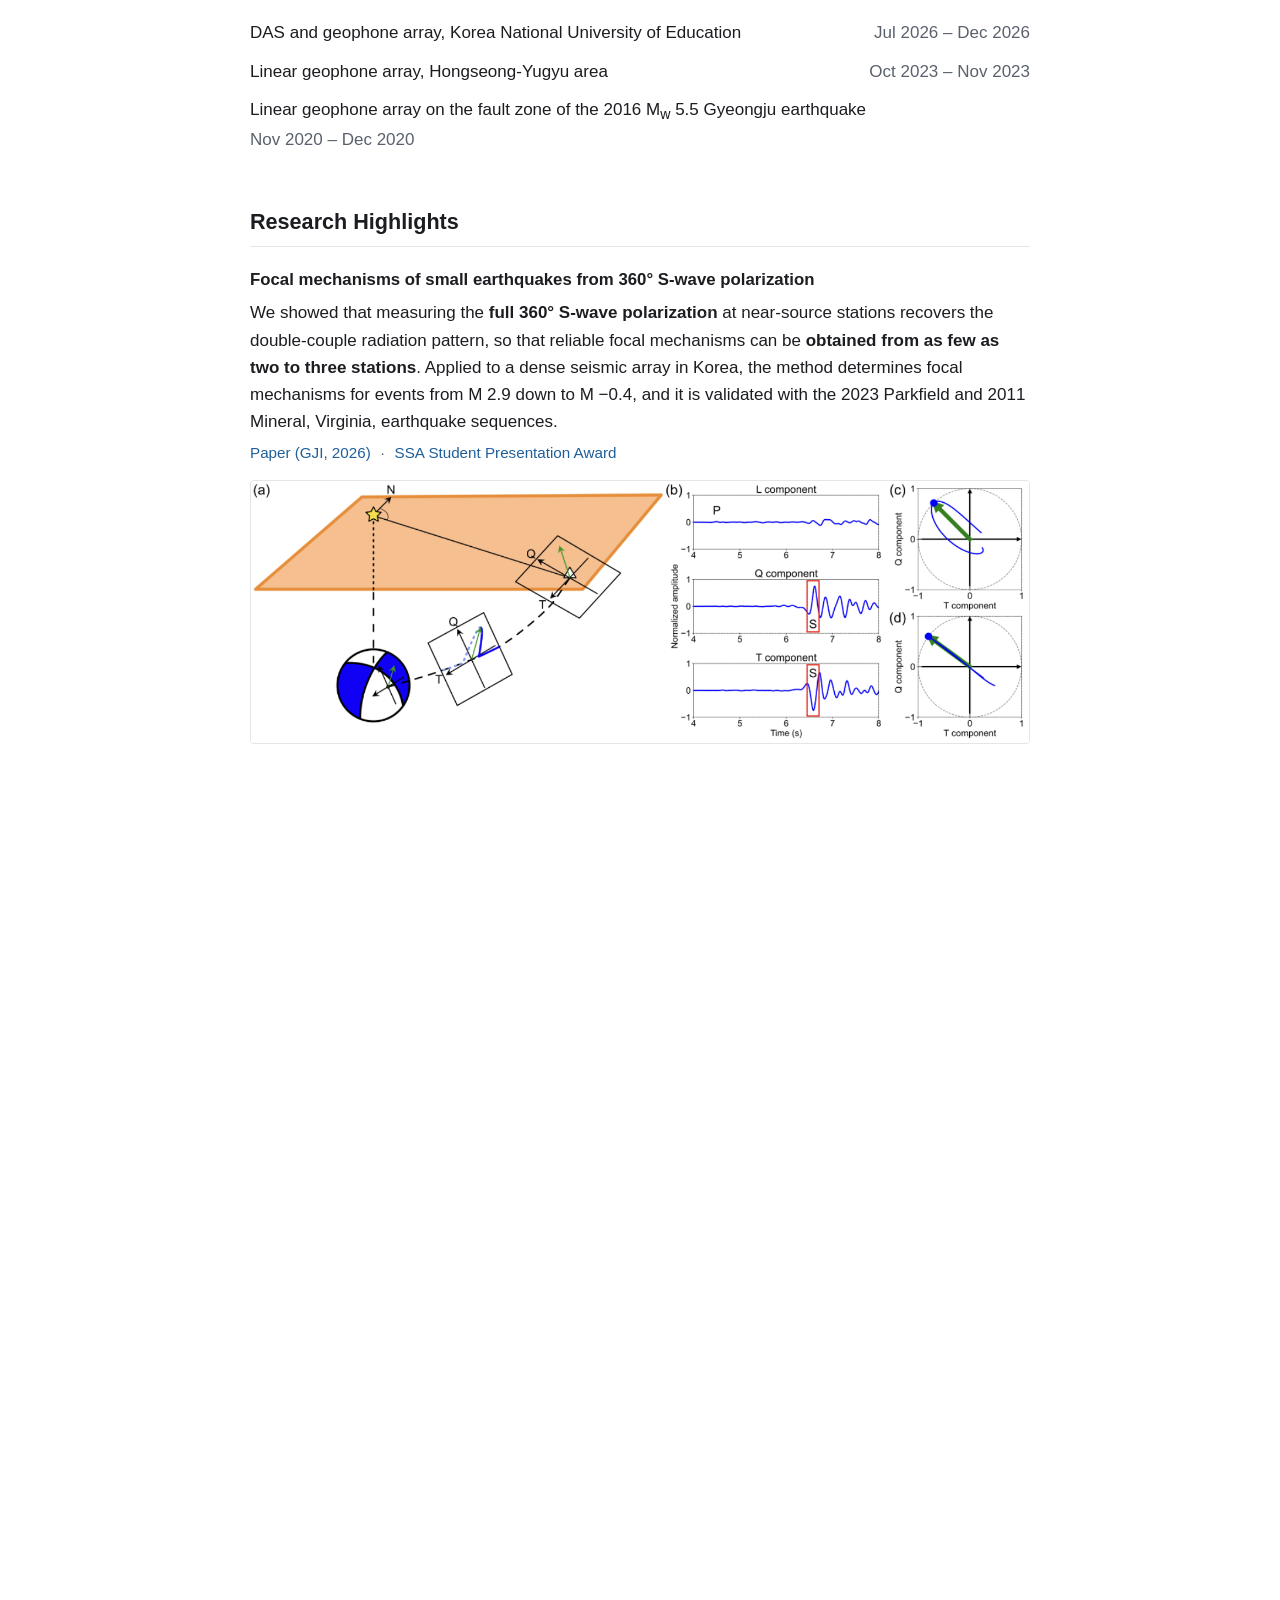
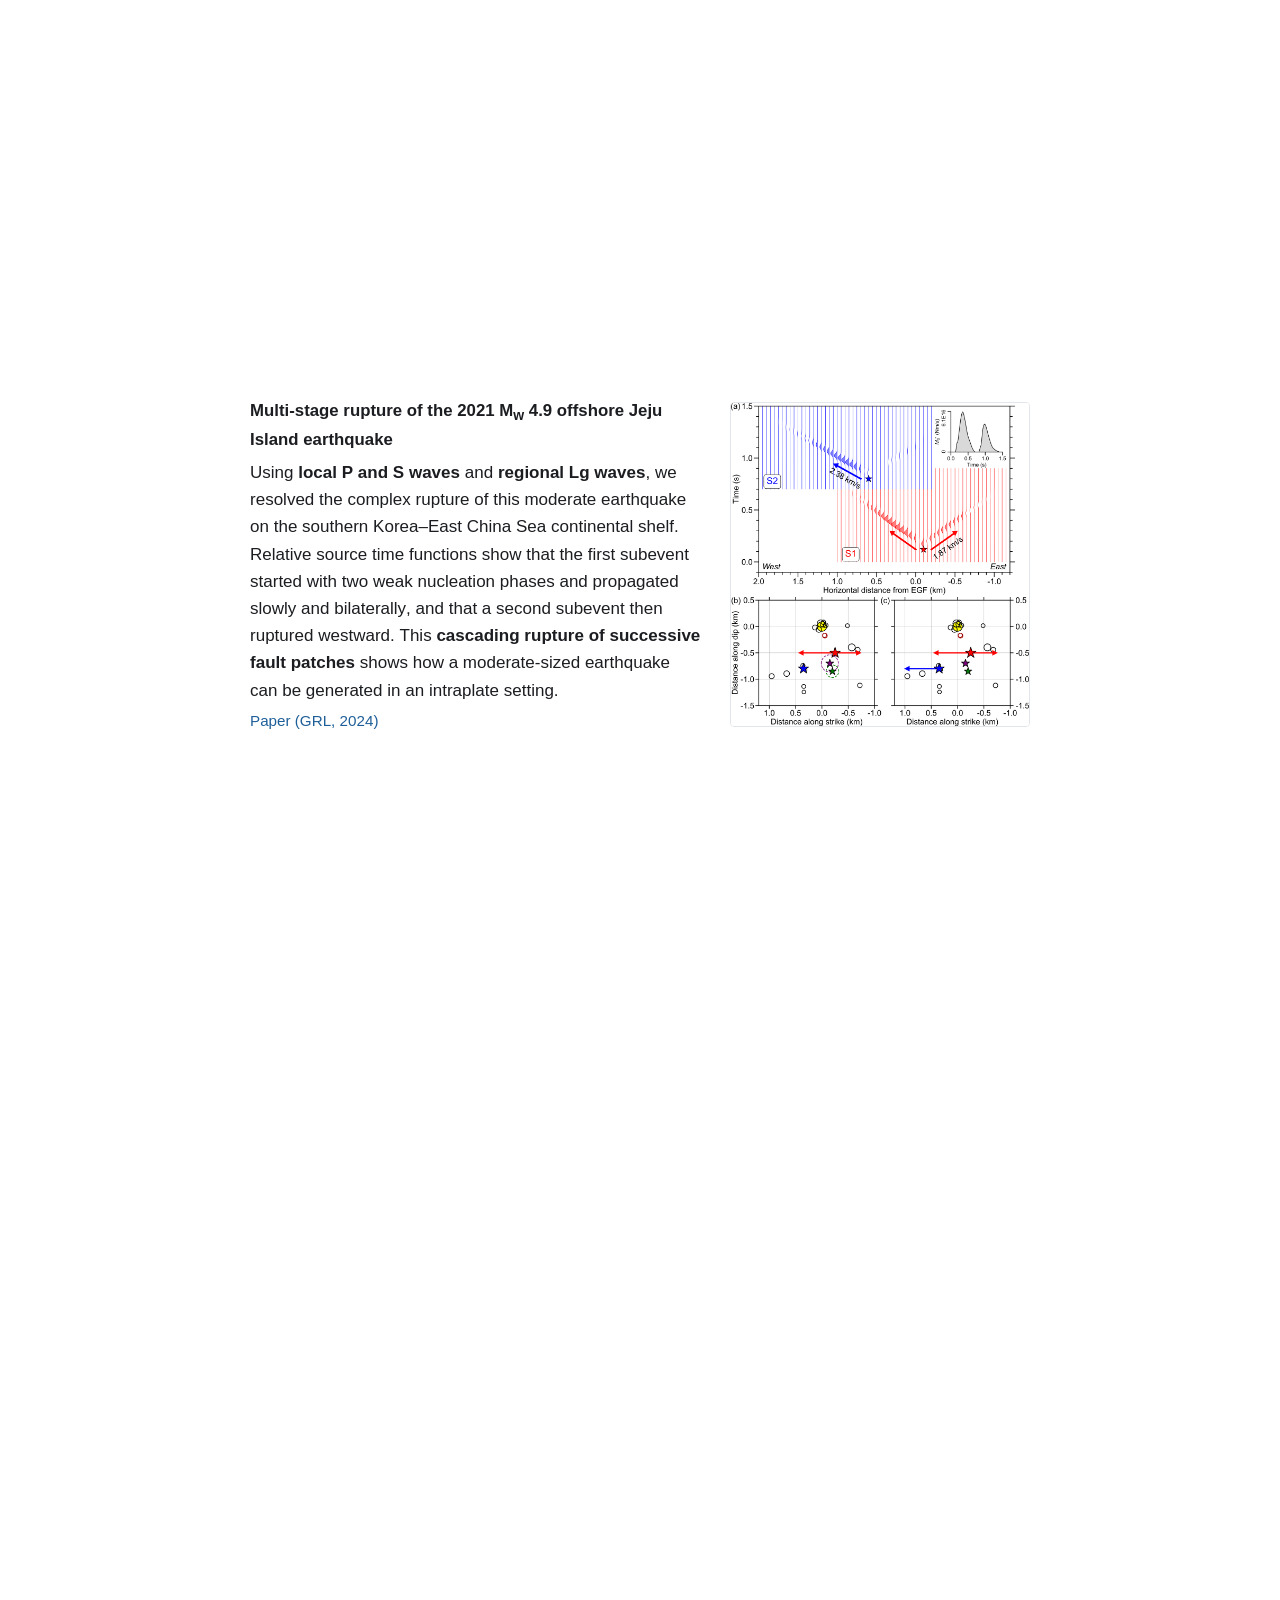
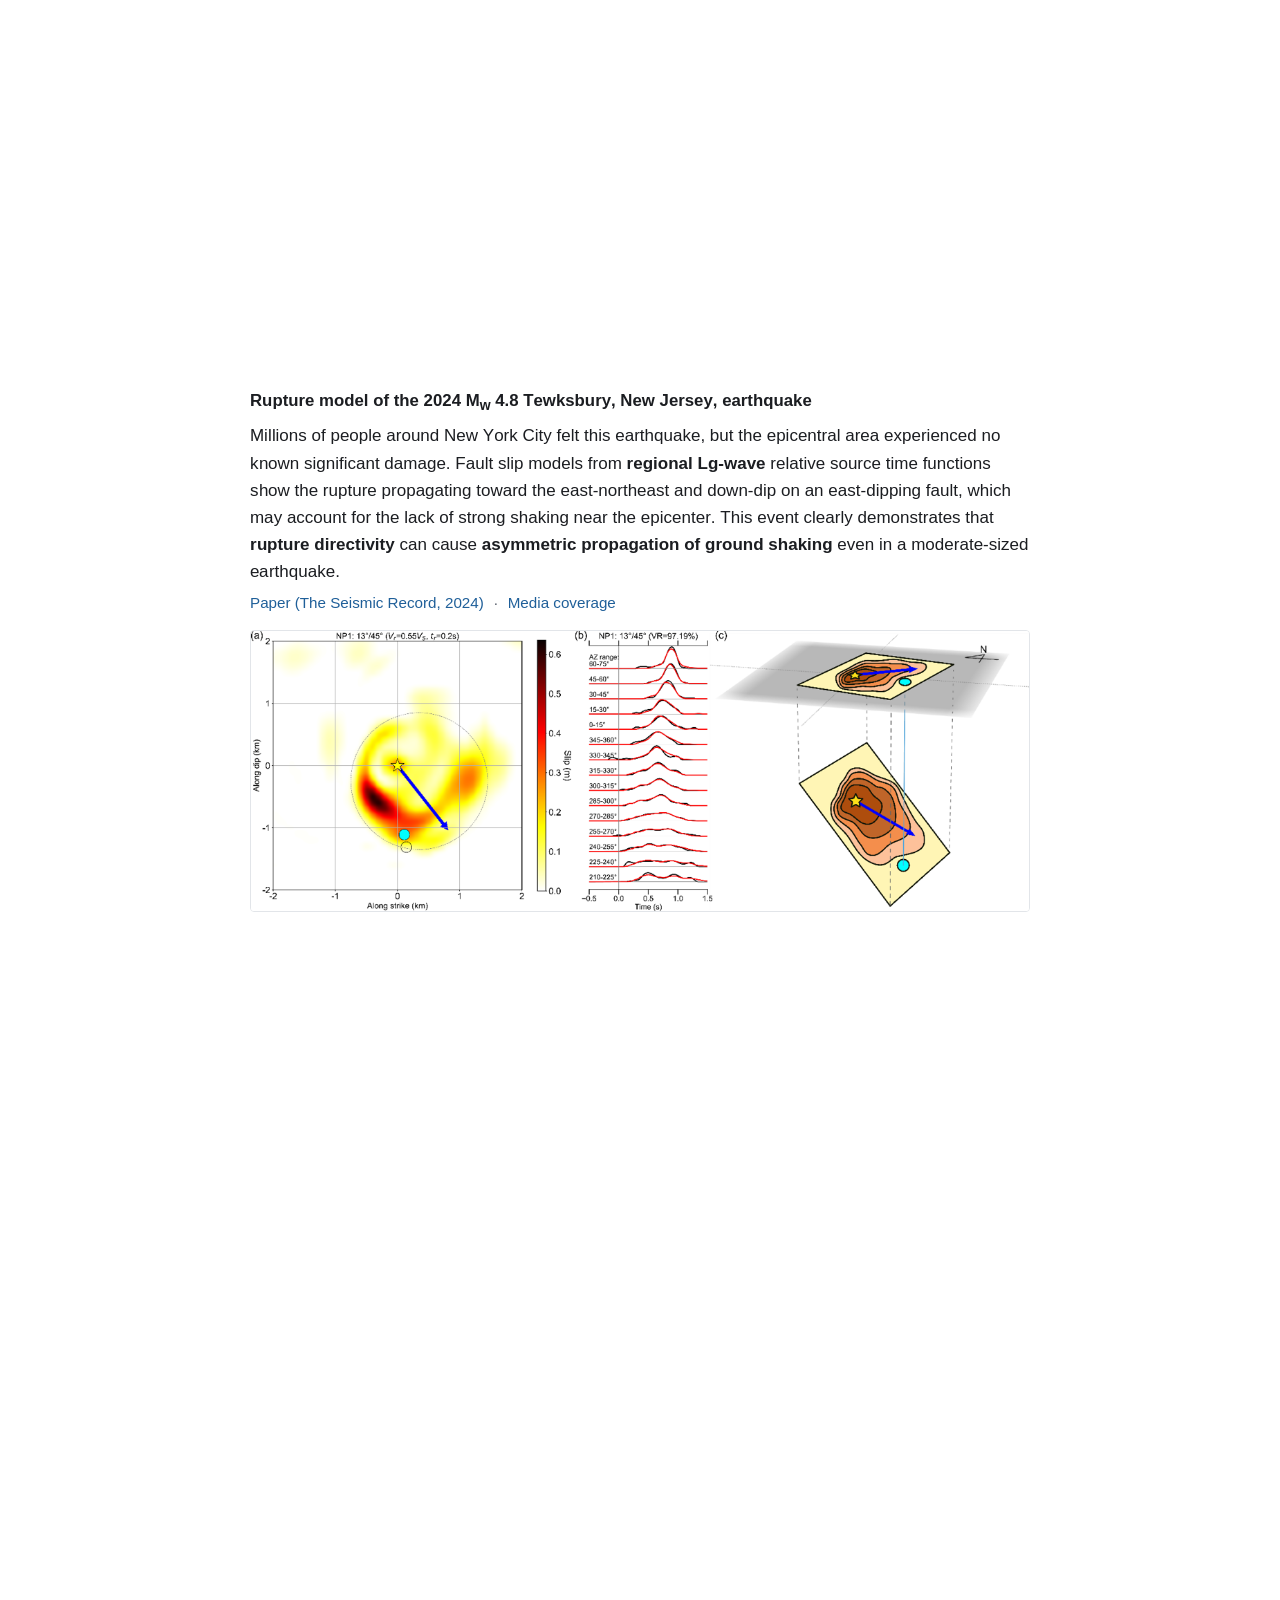
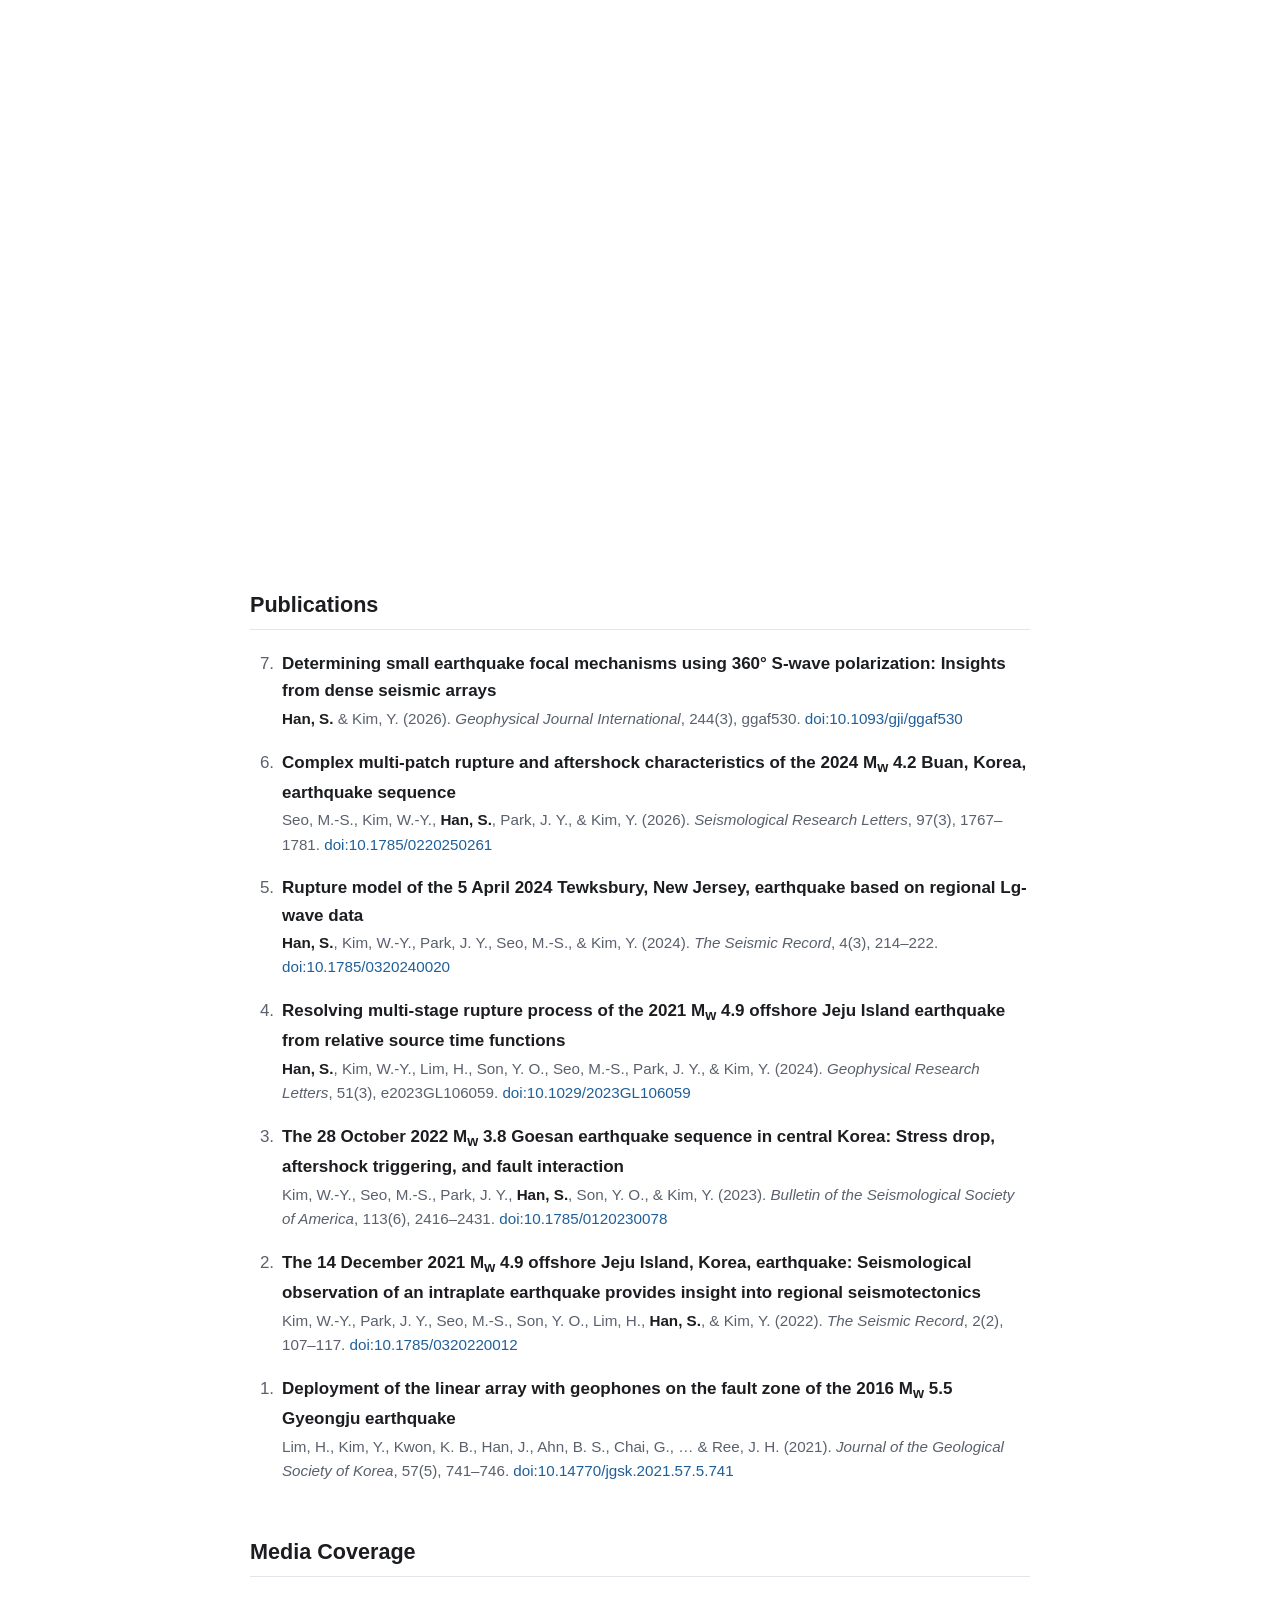
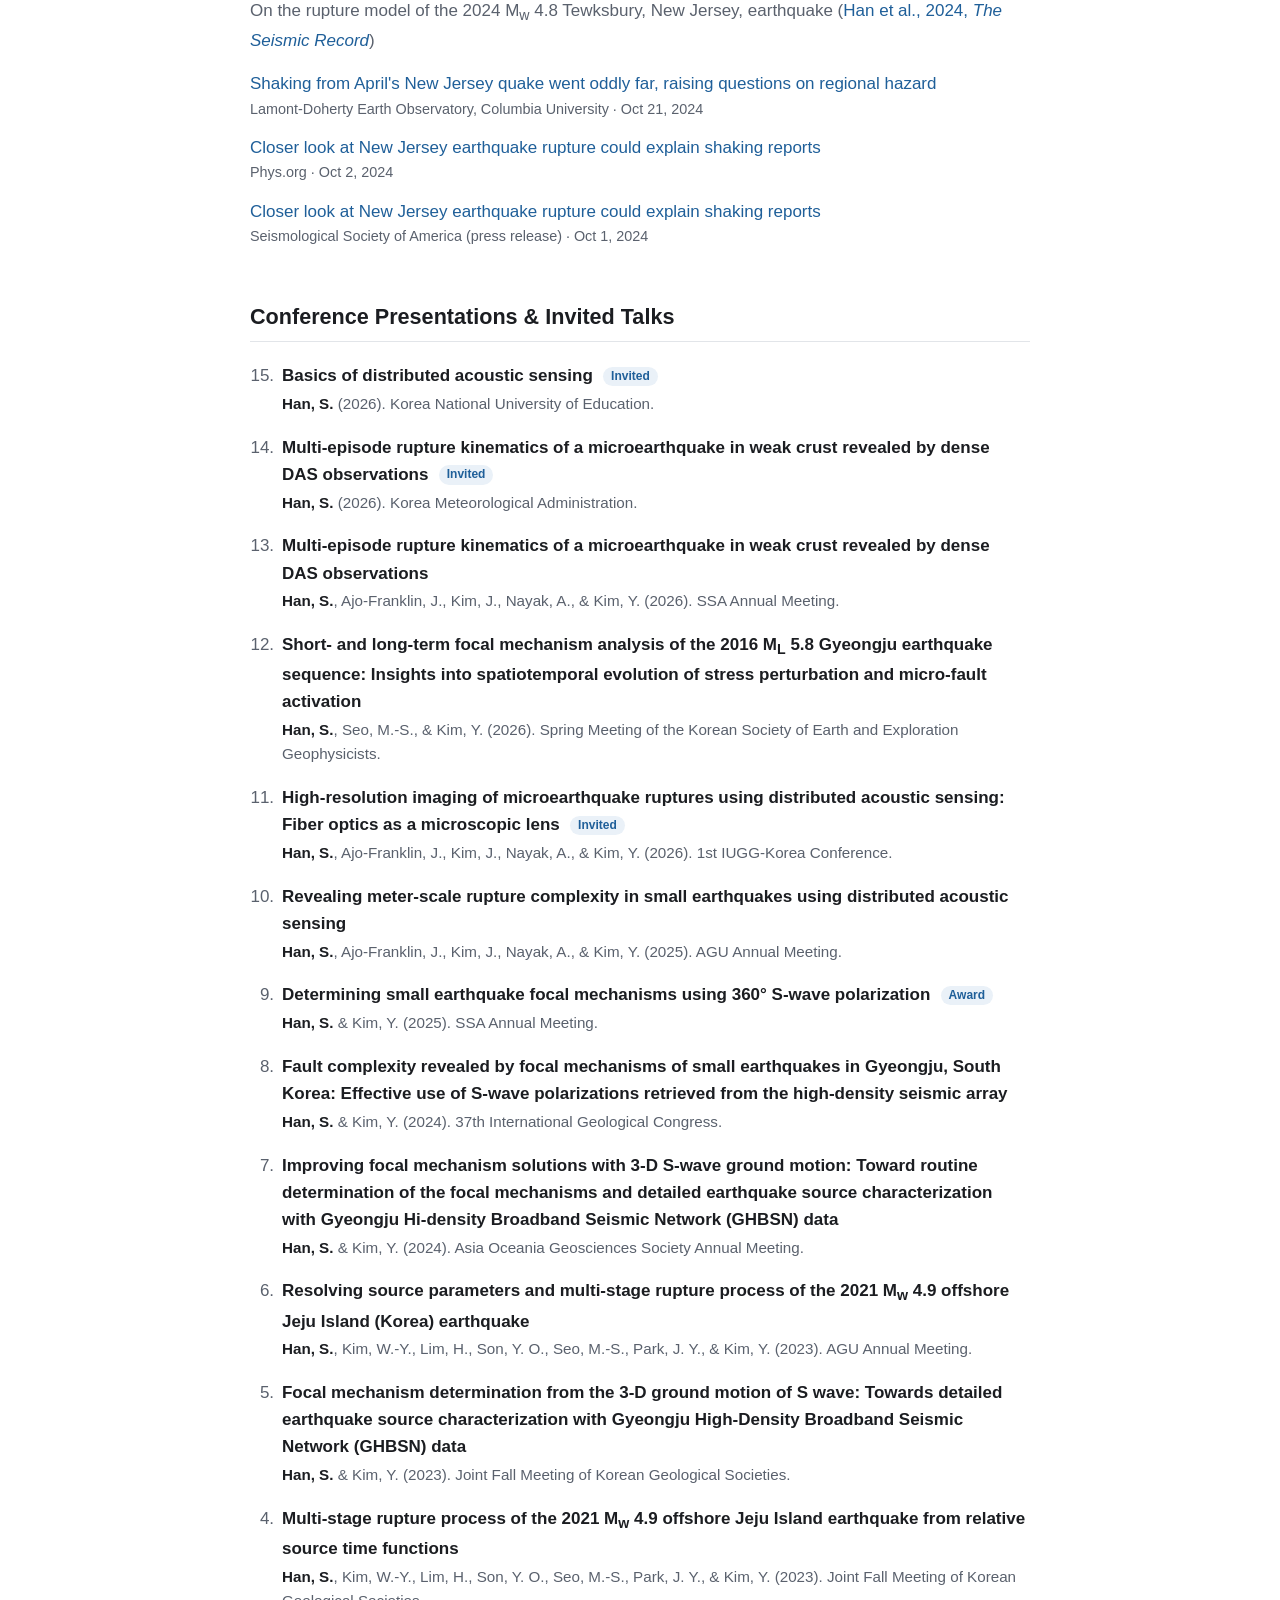
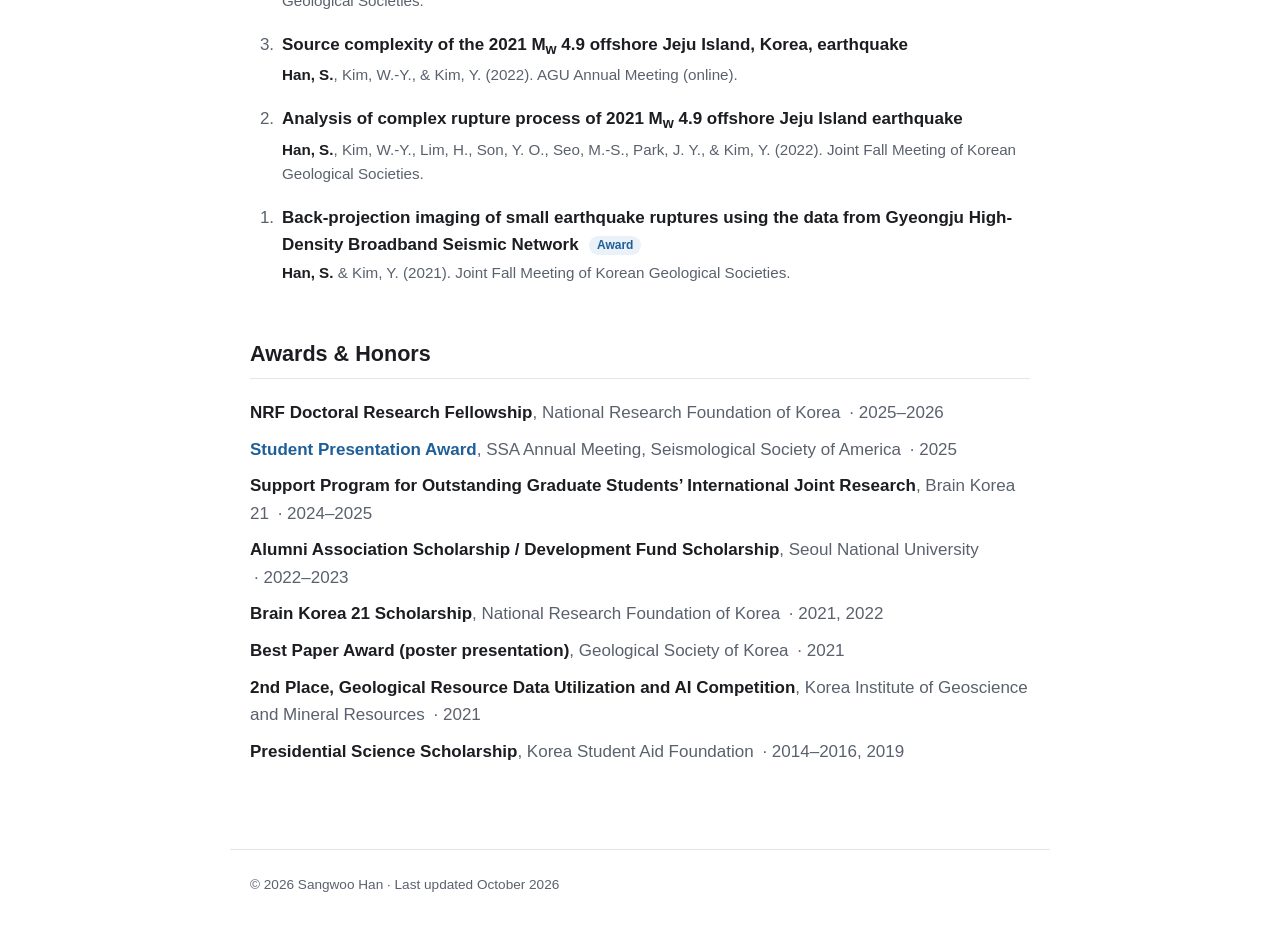
==== commit 77b7d2d1: "Reframe the Tewksbury takeaway around moderate earthquakes Co-Authored-By: Claude Opus 5.5 (1M conte" ====
--- a/index.html
+++ b/index.html
@@ -262,8 +262,8 @@
             experienced no known significant damage. Fault slip models from <strong>regional Lg-wave</strong> relative
             source time functions show the rupture propagating toward the east-northeast and down-dip
             on an east-dipping fault, which may account for the lack of strong shaking near the
-            epicenter. This suggests that <strong>rupture directivity</strong> can cause <strong>asymmetric propagation
-            of ground shaking</strong>.
+            epicenter. This event clearly demonstrates that <strong>rupture directivity</strong> can cause
+            <strong>asymmetric propagation of ground shaking</strong> even in a moderate-sized earthquake.
           </p>
           <p class="links">
             <a href="https://doi.org/10.1785/0320240020">Paper (The Seismic Record, 2024)</a>
--- a/style.css
+++ b/style.css
@@ -213,6 +213,9 @@
   display: block;
   height: 8em;
 }
+/* Phones: plain highlights, no pinning (script.js adds .no-fx when it skips the effects) */
+.no-fx .stage-pin { position: static; }
+.no-fx .stage-spacer, .no-fx .stage::after { display: none; }
 
 /* Jeju highlight: tall figure beside the text so the pinned block fits the viewport */
 .highlight-side {
@@ -436,6 +439,8 @@
   .intro-head { grid-template-columns: 1fr; gap: 1.25rem; }
   .portrait { order: -1; width: 150px; }
   .highlight-side { grid-template-columns: 1fr; gap: 0; }
+  .stage-pin { position: static; }                         /* same as .no-fx, from the first paint */
+  .stage-spacer, .stage::after { display: none; }
   .highlight-side .figure { margin-top: 0.9rem; max-width: 260px; }
 }
 
